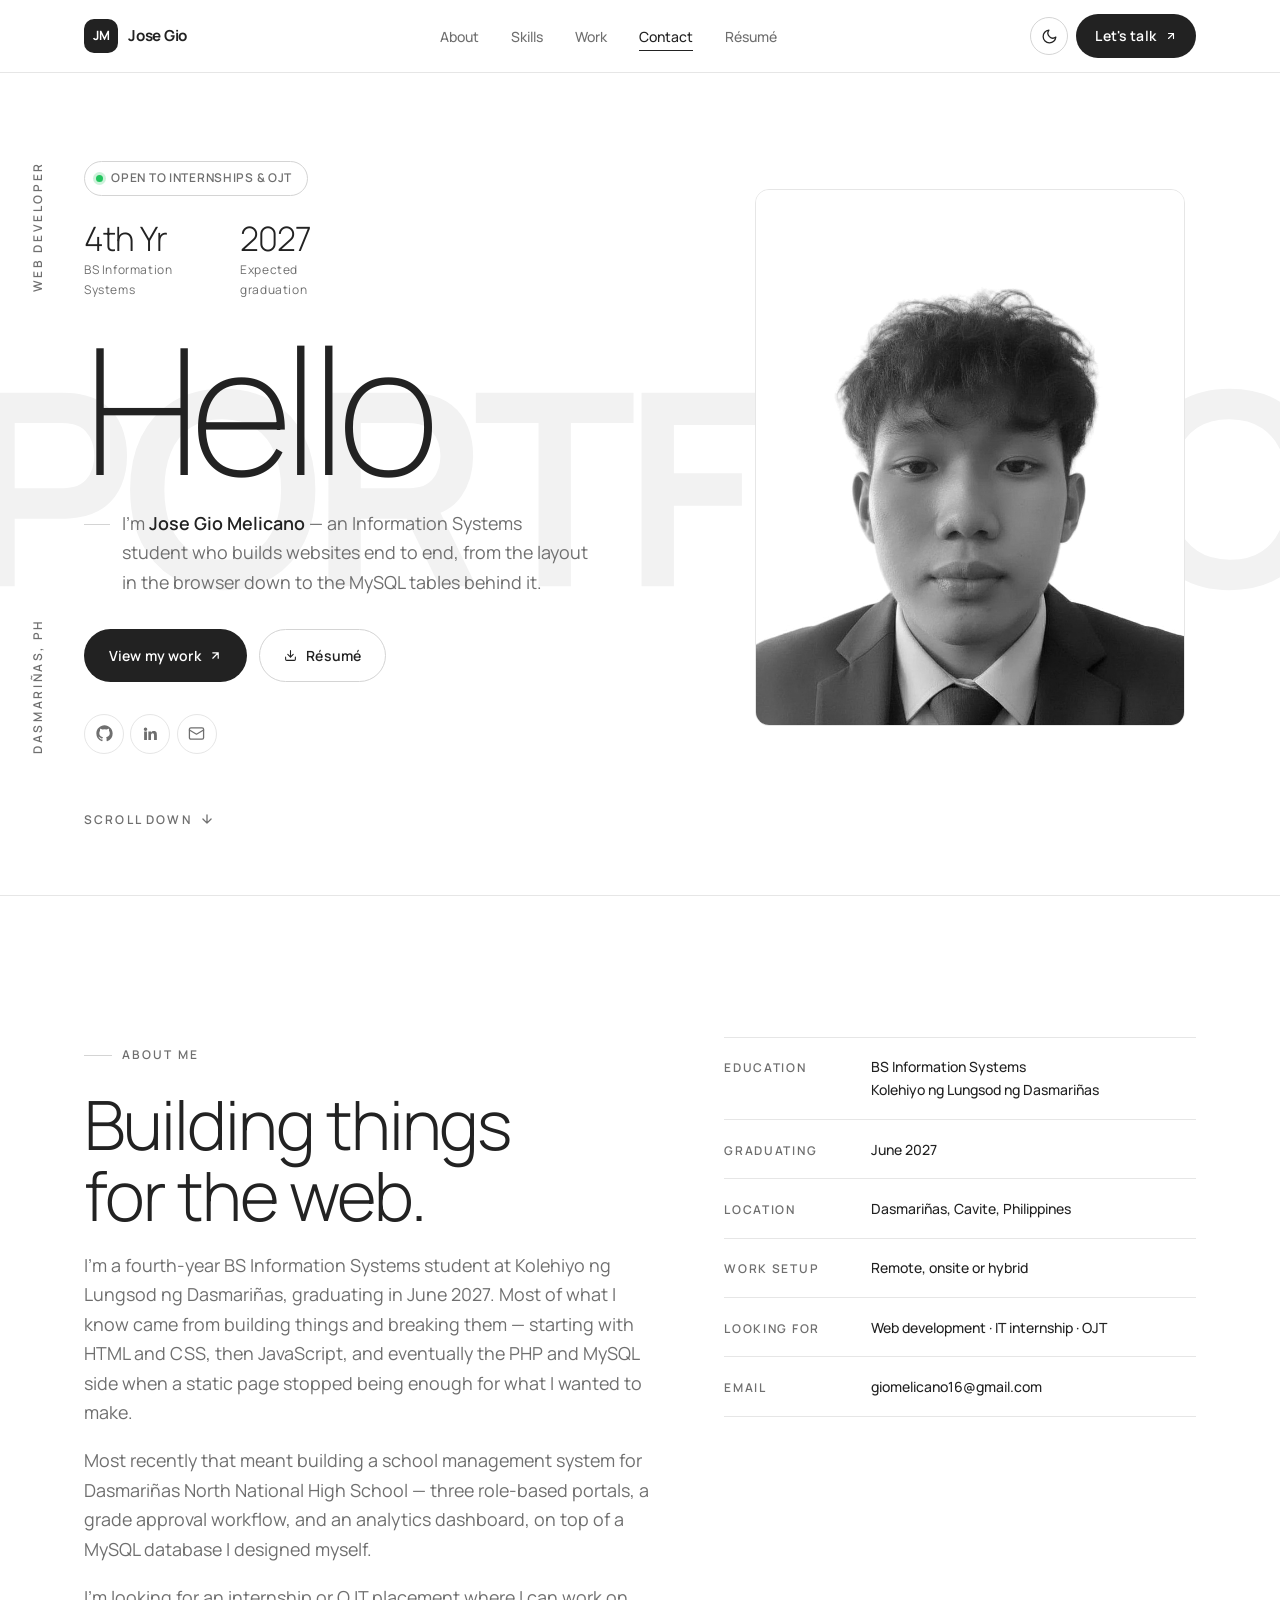
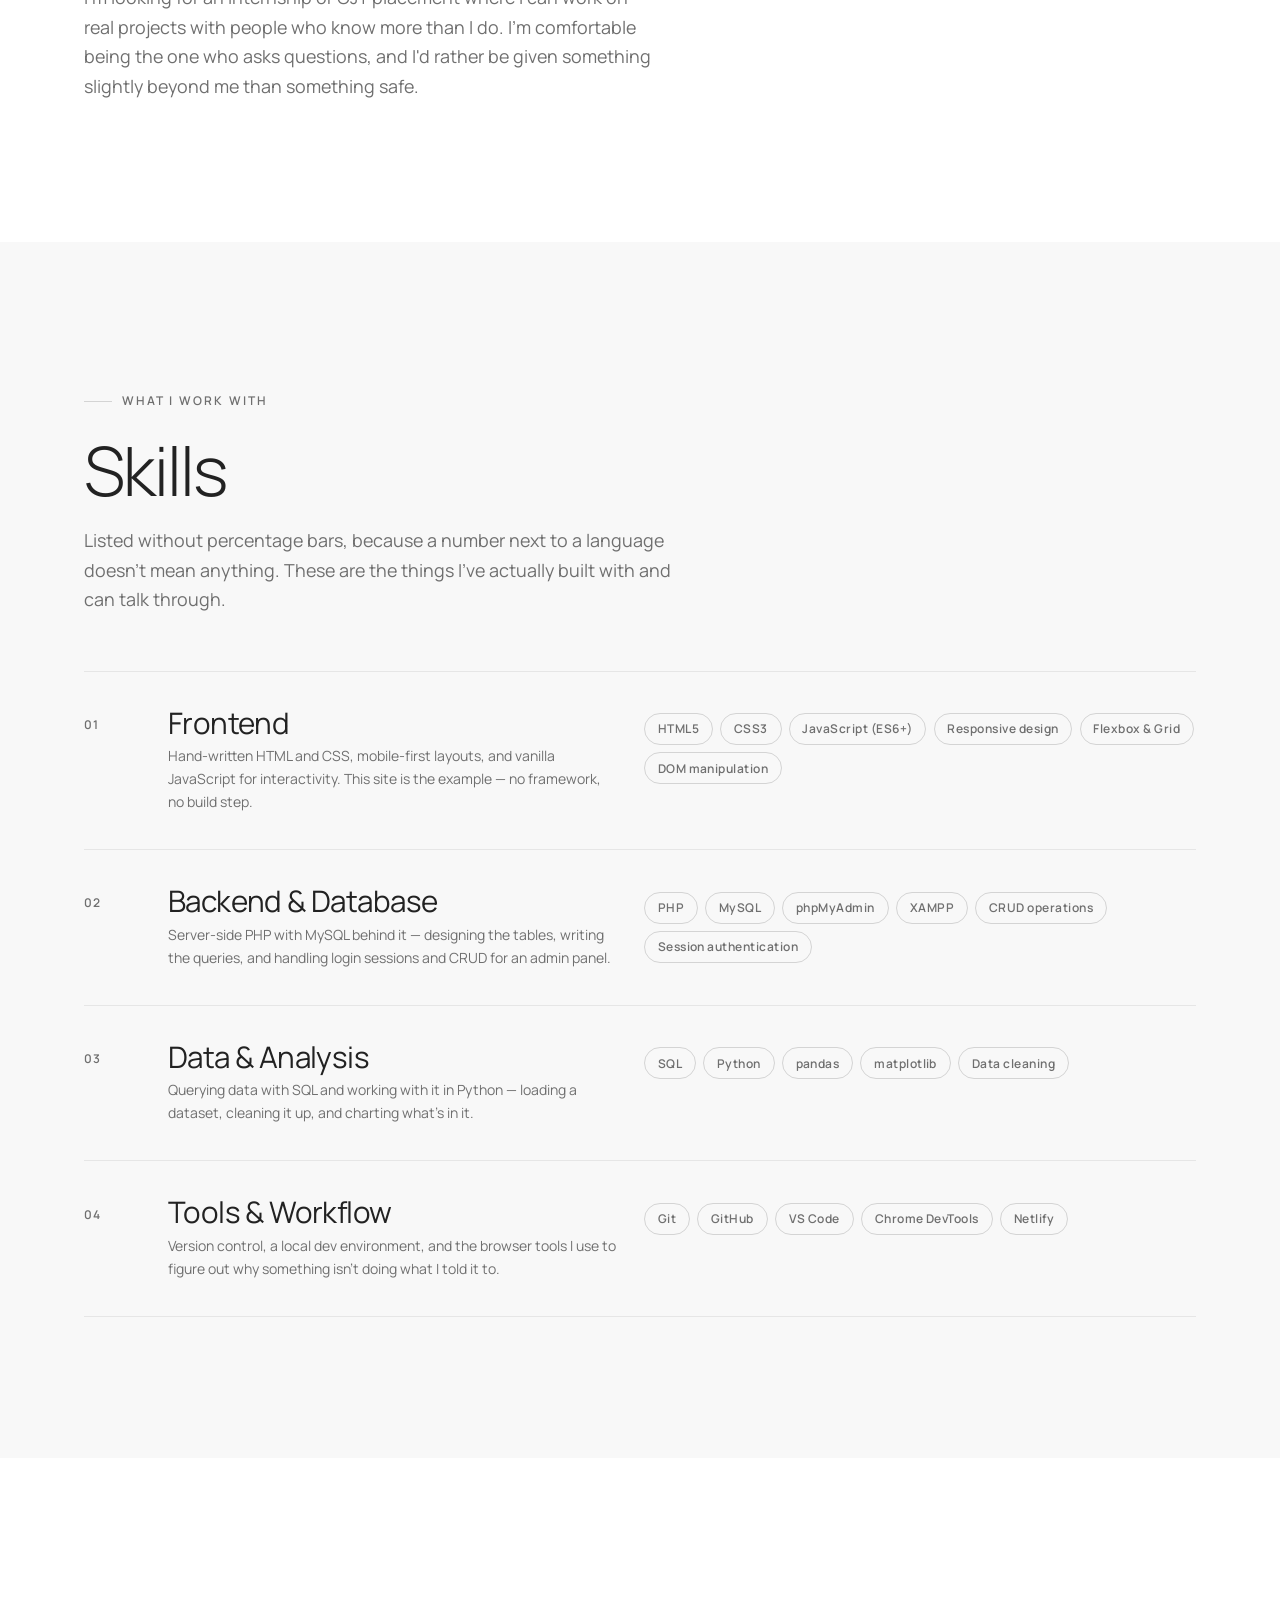
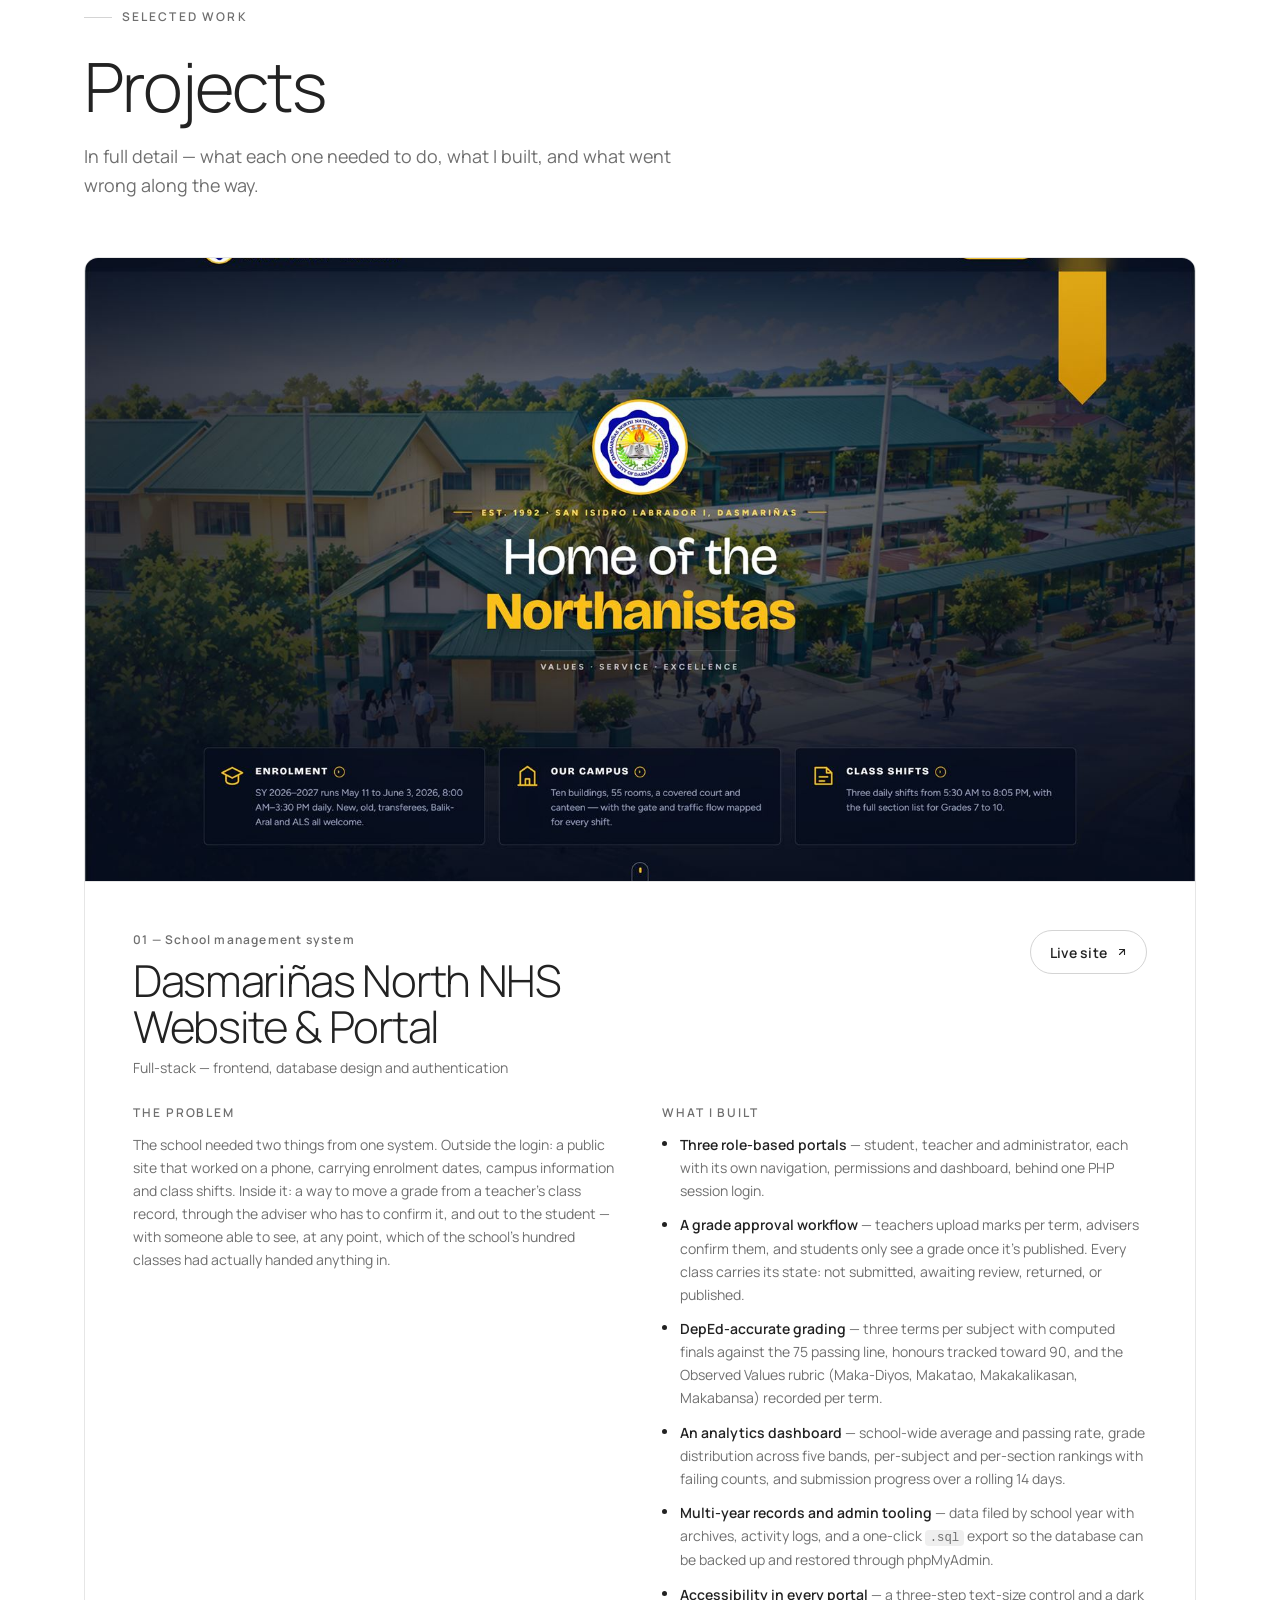
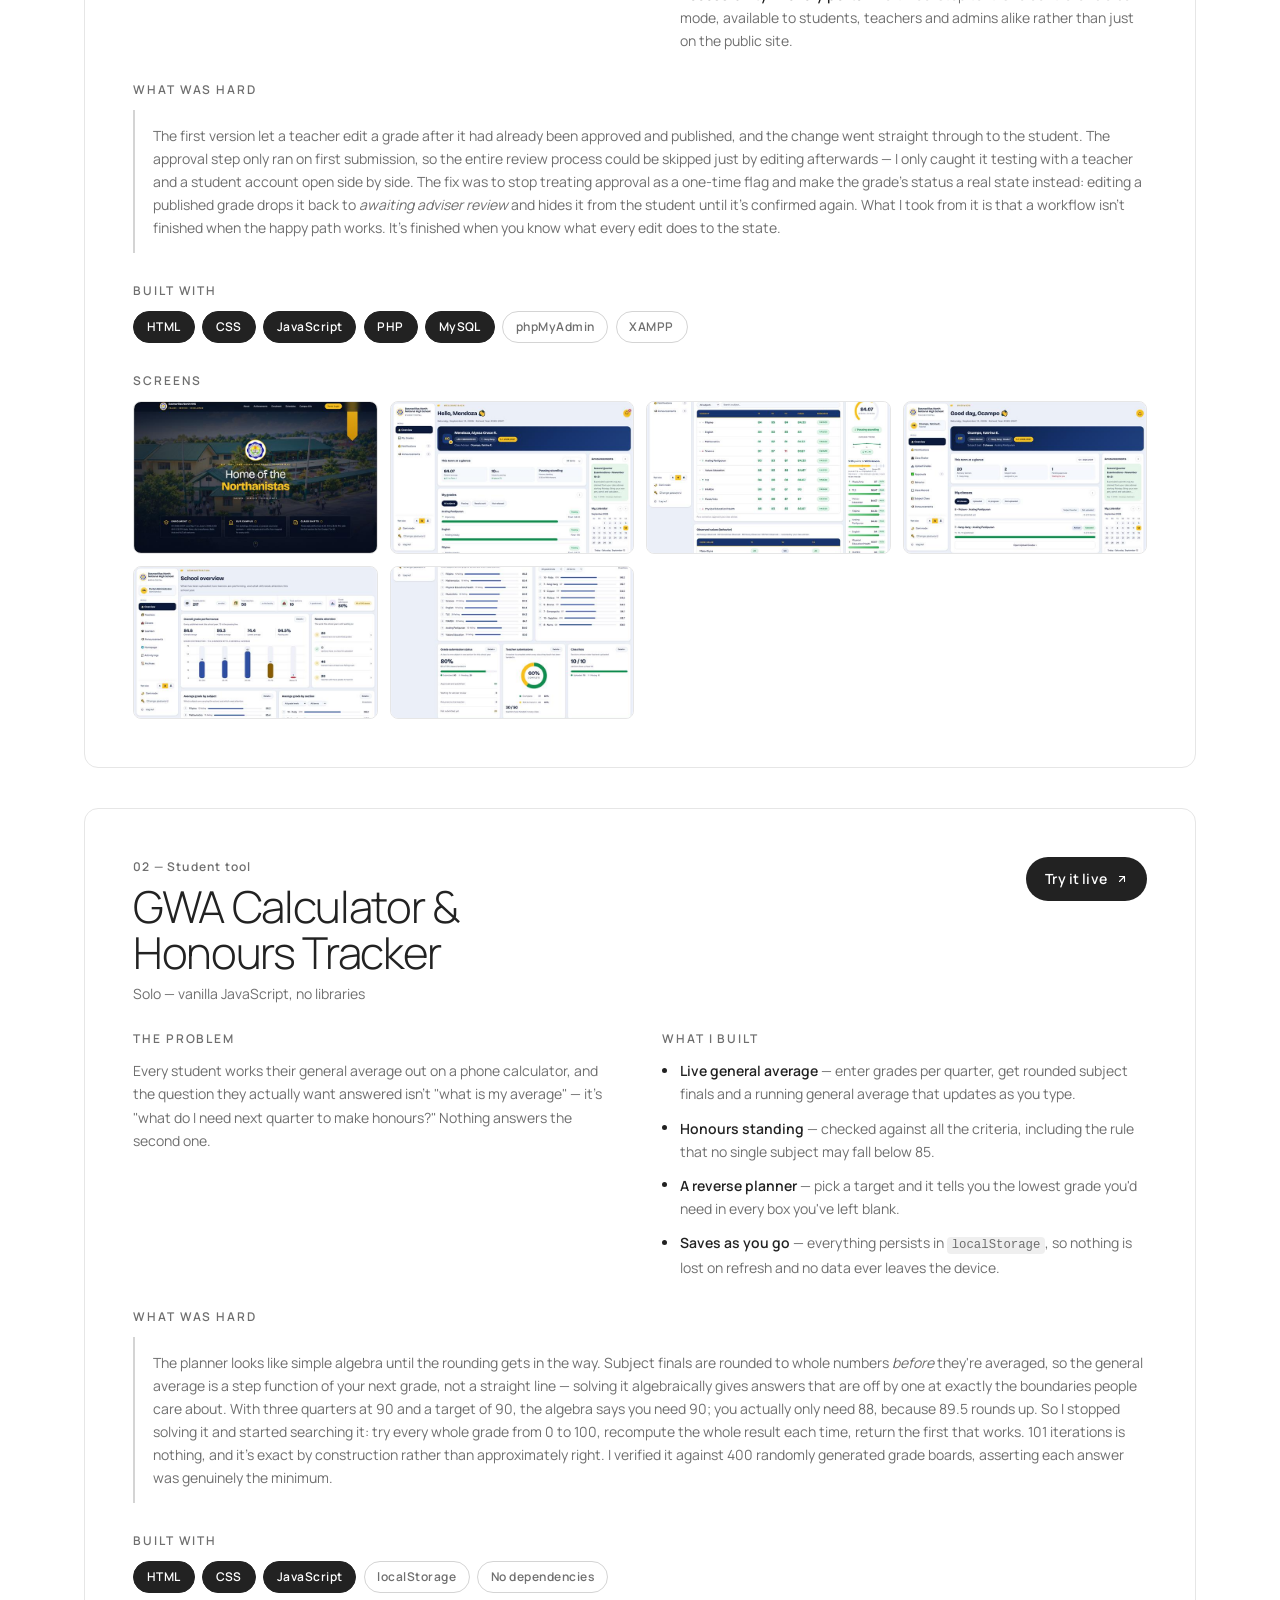
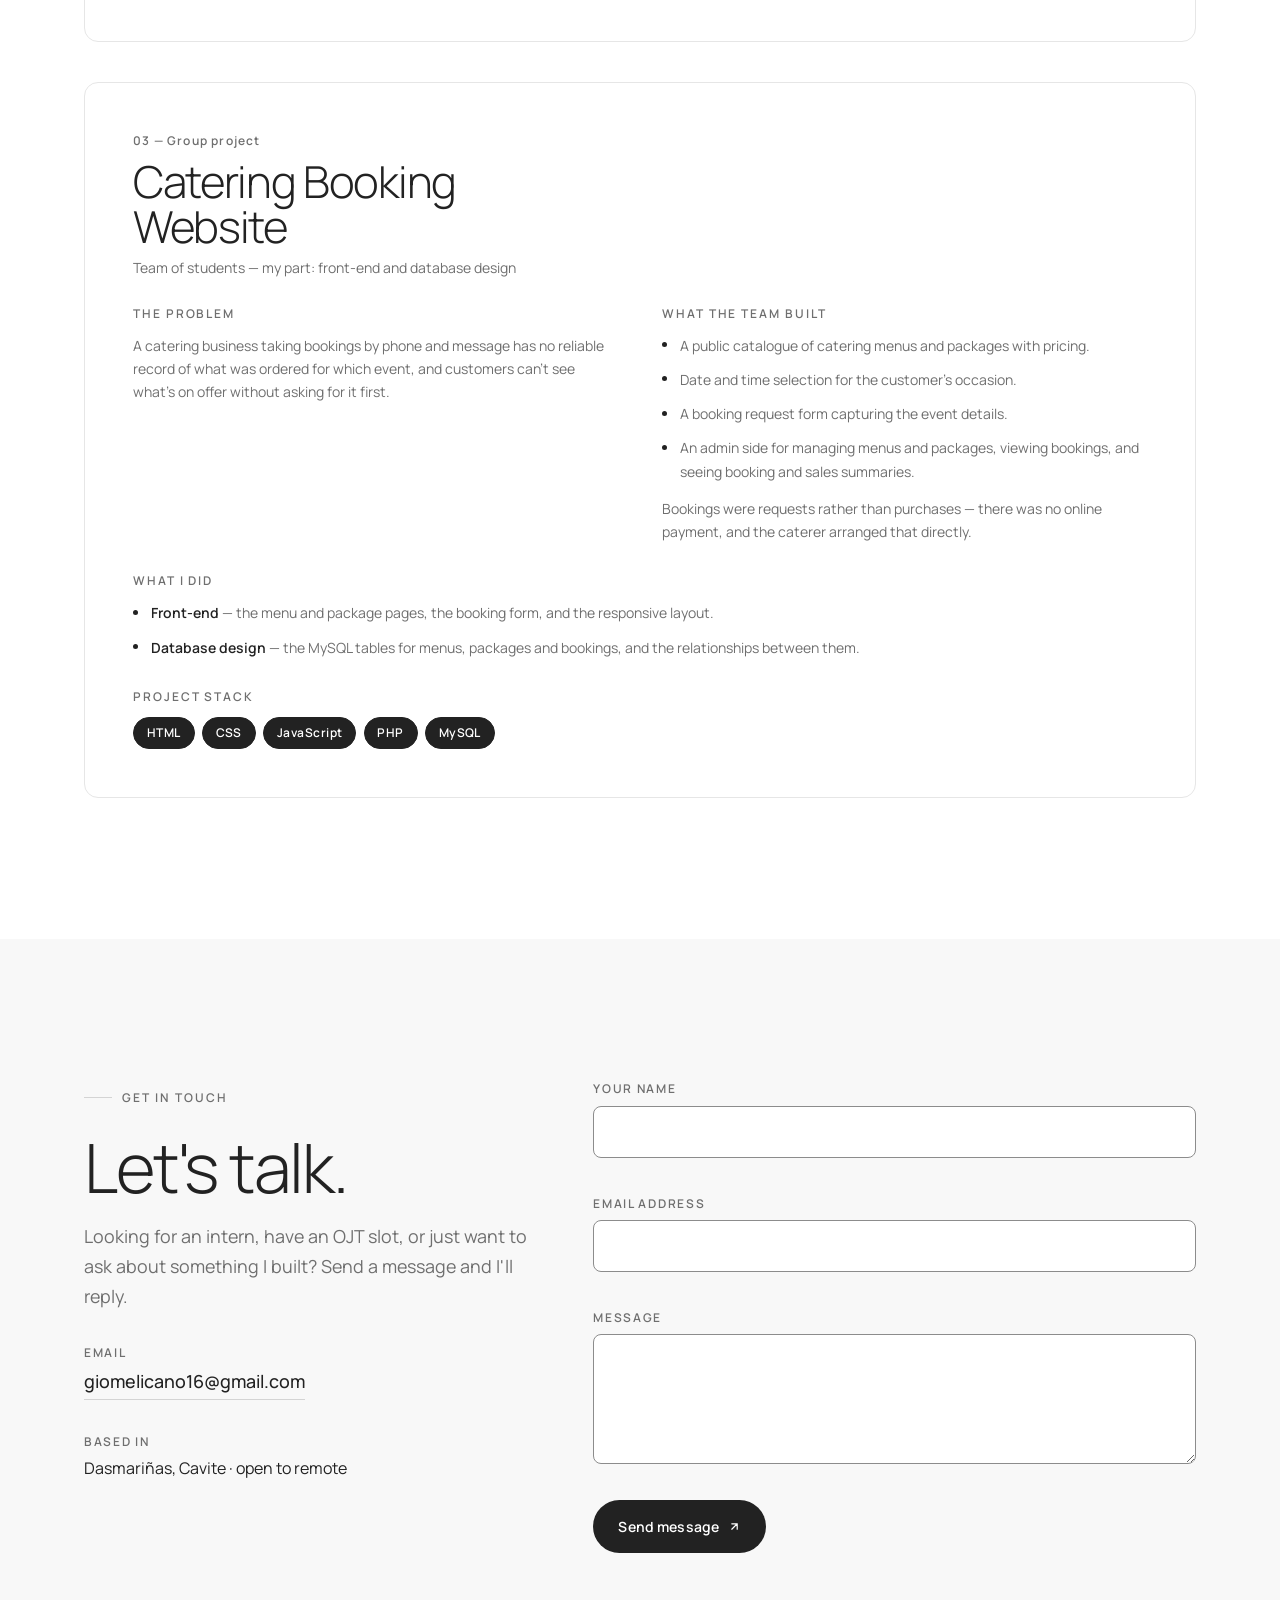
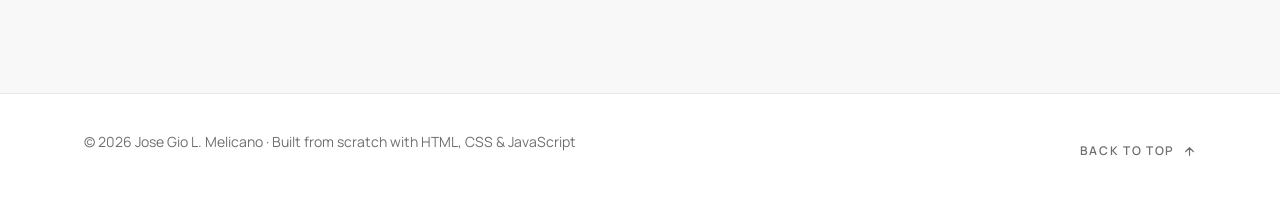
==== index.html @ c4514fb5 "Initial commit: portfolio site, resume and GWA calculator Vanilla HTML/CSS/JS with no framework, no " ====
<!DOCTYPE html>
<html lang="en">
<head>
<meta charset="UTF-8">
<meta name="viewport" content="width=device-width, initial-scale=1">

<title>Jose Gio L. Melicano — Web Developer & IS Student</title>
<meta name="description" content="Jose Gio L. Melicano — 4th-year BS Information Systems student at Kolehiyo ng Lungsod ng Dasmariñas. Full-stack school website and portal built with HTML, CSS, JavaScript, PHP and MySQL. Open to internships and entry-level roles.">
<meta name="author" content="Jose Gio L. Melicano">

<!-- ===== Link preview (Open Graph / Twitter) =============================
     TODO: replace the og:url and og:image URLs with your live Netlify URL
     once the site is deployed, e.g. https://josegio.netlify.app
     ====================================================================== -->
<meta property="og:type" content="website">
<meta property="og:title" content="Jose Gio L. Melicano — Web Developer & IS Student">
<meta property="og:description" content="4th-year BS Information Systems student. Full-stack school website and portal in HTML, CSS, JavaScript, PHP and MySQL. Open to internships.">
<meta property="og:url" content="https://giomelicano-portfolio.netlify.app/">
<meta property="og:image" content="https://giomelicano-portfolio.netlify.app/assets/img/og-image.png">
<meta name="twitter:card" content="summary_large_image">
<meta name="twitter:title" content="Jose Gio L. Melicano — Web Developer & IS Student">
<meta name="twitter:description" content="4th-year BS Information Systems student. Full-stack school website and portal in HTML, CSS, JavaScript, PHP and MySQL.">
<meta name="twitter:image" content="https://giomelicano-portfolio.netlify.app/assets/img/og-image.png">

<meta name="theme-color" content="#ffffff" media="(prefers-color-scheme: light)">
<meta name="theme-color" content="#111111" media="(prefers-color-scheme: dark)">

<!-- Favicon: a simple monogram, no extra file needed -->
<link rel="icon" href="data:image/svg+xml,<svg xmlns='http://www.w3.org/2000/svg' viewBox='0 0 100 100'><rect width='100' height='100' rx='22' fill='%23222'/><text x='50' y='68' font-family='Helvetica,Arial,sans-serif' font-size='46' font-weight='bold' fill='%23fff' text-anchor='middle'>JM</text></svg>">

<link rel="preconnect" href="https://fonts.googleapis.com">
<link rel="preconnect" href="https://fonts.gstatic.com" crossorigin>
<link rel="stylesheet" href="https://fonts.googleapis.com/css2?family=Manrope:wght@200..800&display=swap">
<link rel="stylesheet" href="css/style.css">

<!-- Apply the saved theme before first paint so there is no flash of the
     wrong colour scheme. Kept inline and tiny on purpose. -->
<script>
  (function () {
    /* Tells the stylesheet JavaScript is available. The scroll-reveal effect
       is scoped to .js so a no-JS visitor sees the full page, not a blank one. */
    document.documentElement.classList.add("js");
    try {
      var saved = localStorage.getItem("theme");
      var prefersDark = window.matchMedia("(prefers-color-scheme: dark)").matches;
      if (saved === "dark" || (!saved && prefersDark)) {
        document.documentElement.setAttribute("data-theme", "dark");
      }
    } catch (e) { /* private mode — fall back to the light default */ }
  })();
</script>
</head>

<body>

<a class="skip-link" href="#main">Skip to content</a>

<!-- ======================================================================
     Header
     ====================================================================== -->
<header class="site-header">
  <nav class="wrap nav" aria-label="Primary">
    <a class="brand" href="#top">
      <span class="brand__mark" aria-hidden="true">JM</span>
      <span>Jose&nbsp;Gio</span>
    </a>

    <ul class="nav__links" id="nav-links">
      <li><a class="nav__link" href="#about">About</a></li>
      <li><a class="nav__link" href="#skills">Skills</a></li>
      <li><a class="nav__link" href="#work">Work</a></li>
      <li><a class="nav__link" href="#contact">Contact</a></li>
      <li><a class="nav__link" href="resume.html">Résumé</a></li>
    </ul>

    <div class="nav__actions">
      <button class="theme-toggle" id="theme-toggle" type="button"
              aria-label="Switch colour theme">
        <svg class="icon-moon" viewBox="0 0 24 24" fill="none" stroke="currentColor" stroke-width="1.8" stroke-linecap="round" stroke-linejoin="round" aria-hidden="true"><path d="M21 12.79A9 9 0 1 1 11.21 3 7 7 0 0 0 21 12.79z"/></svg>
        <svg class="icon-sun" viewBox="0 0 24 24" fill="none" stroke="currentColor" stroke-width="1.8" stroke-linecap="round" stroke-linejoin="round" aria-hidden="true"><circle cx="12" cy="12" r="4"/><path d="M12 2v2M12 20v2M4.93 4.93l1.41 1.41M17.66 17.66l1.41 1.41M2 12h2M20 12h2M6.34 17.66l-1.41 1.41M19.07 4.93l-1.41 1.41"/></svg>
      </button>

      <a class="btn btn--primary btn--sm nav__cta" href="#contact">
        Let's talk
        <svg class="arrow" width="12" height="12" viewBox="0 0 24 24" fill="none" stroke="currentColor" stroke-width="2.2" stroke-linecap="round" stroke-linejoin="round" aria-hidden="true"><path d="M7 17L17 7M7 7h10v10"/></svg>
      </a>

      <button class="nav__toggle" id="nav-toggle" type="button"
              aria-expanded="false" aria-controls="nav-links" aria-label="Open menu">
        <span></span><span></span><span></span>
      </button>
    </div>
  </nav>
</header>

<main id="main">

<!-- ======================================================================
     Hero
     ====================================================================== -->
<section class="hero" id="top">
  <div class="hero__watermark" aria-hidden="true">PORTFOLIO</div>

  <div class="wrap">
    <div class="hero__inner">

      <div class="hero__side" aria-hidden="true">
        <span>Web Developer</span>
        <span>Dasmariñas, PH</span>
      </div>

      <div class="hero__content">
        <p class="badge">
          <span class="badge__dot" aria-hidden="true"></span>
          Open to internships &amp; OJT
        </p>

        <!-- Honest figures. No invented metrics. -->
        <div class="hero__stats">
          <div>
            <span class="hero__stat-num">4th Yr</span>
            <span class="hero__stat-label">BS Information Systems</span>
          </div>
          <div>
            <span class="hero__stat-num">2027</span>
            <span class="hero__stat-label">Expected graduation</span>
          </div>
        </div>

        <h1 class="hero__title">Hello</h1>

        <p class="hero__subtitle">
          <span>I'm <strong>Jose Gio Melicano</strong> — an Information Systems student who builds
          websites end to end, from the layout in the browser down to the MySQL tables behind it.</span>
        </p>

        <div class="hero__actions">
          <a class="btn btn--primary" href="#work">
            View my work
            <svg class="arrow" width="13" height="13" viewBox="0 0 24 24" fill="none" stroke="currentColor" stroke-width="2.2" stroke-linecap="round" stroke-linejoin="round" aria-hidden="true"><path d="M7 17L17 7M7 7h10v10"/></svg>
          </a>
          <a class="btn btn--ghost" href="resume.html">
            <svg width="13" height="13" viewBox="0 0 24 24" fill="none" stroke="currentColor" stroke-width="2" stroke-linecap="round" stroke-linejoin="round" aria-hidden="true"><path d="M21 15v4a2 2 0 0 1-2 2H5a2 2 0 0 1-2-2v-4M7 10l5 5 5-5M12 15V3"/></svg>
            Résumé
          </a>
        </div>

        <ul class="hero__socials">
          <li>
            <a class="social-link" href="https://github.com/giomelicano" target="_blank" rel="noopener noreferrer" aria-label="GitHub profile">
              <svg viewBox="0 0 24 24" fill="currentColor" aria-hidden="true"><path d="M12 .5C5.73.5.5 5.73.5 12a11.5 11.5 0 0 0 7.86 10.92c.58.1.79-.25.79-.56v-2c-3.2.7-3.88-1.54-3.88-1.54-.53-1.34-1.29-1.7-1.29-1.7-1.05-.72.08-.7.08-.7 1.16.08 1.77 1.2 1.77 1.2 1.03 1.77 2.71 1.26 3.37.96.1-.75.4-1.26.73-1.55-2.56-.29-5.25-1.28-5.25-5.7 0-1.26.45-2.29 1.19-3.1-.12-.29-.52-1.46.11-3.05 0 0 .97-.31 3.18 1.18a11 11 0 0 1 5.79 0c2.2-1.5 3.17-1.18 3.17-1.18.63 1.59.23 2.76.12 3.05.74.81 1.18 1.84 1.18 3.1 0 4.43-2.69 5.4-5.26 5.69.41.36.78 1.06.78 2.14v3.17c0 .31.21.67.8.56A11.5 11.5 0 0 0 23.5 12C23.5 5.73 18.27.5 12 .5z"/></svg>
            </a>
          </li>
          <li>
            <a class="social-link" href="https://www.linkedin.com/in/gio-melicano-8855543a7/" target="_blank" rel="noopener noreferrer" aria-label="LinkedIn profile">
              <svg viewBox="0 0 24 24" fill="currentColor" aria-hidden="true"><path d="M4.98 3.5a2.5 2.5 0 1 1 0 5 2.5 2.5 0 0 1 0-5zM3 9h4v12H3zM9 9h3.8v1.64h.05a4.17 4.17 0 0 1 3.75-2.06C20.4 8.58 21 10.9 21 14.2V21h-4v-6c0-1.43-.03-3.27-2-3.27-2 0-2.3 1.56-2.3 3.17V21H9z"/></svg>
            </a>
          </li>
          <li>
            <a class="social-link" href="mailto:giomelicano16@gmail.com" aria-label="Email Jose Gio">
              <svg viewBox="0 0 24 24" fill="none" stroke="currentColor" stroke-width="1.8" stroke-linecap="round" stroke-linejoin="round" aria-hidden="true"><rect x="2" y="4" width="20" height="16" rx="2"/><path d="m22 7-10 6L2 7"/></svg>
            </a>
          </li>
        </ul>
      </div>

      <div class="hero__portrait">
        <!-- width/height are the file's real pixel size: they reserve the space
             before the image loads, so the layout doesn't jump. -->
        <img src="assets/img/profile.jpg" width="768" height="1344"
             fetchpriority="high"
             alt="Jose Gio L. Melicano">
      </div>

    </div>

    <p class="hero__scroll">
      Scroll down
      <svg viewBox="0 0 24 24" fill="none" stroke="currentColor" stroke-width="2.2" stroke-linecap="round" stroke-linejoin="round" aria-hidden="true"><path d="M12 5v14M19 12l-7 7-7-7"/></svg>
    </p>
  </div>
</section>

<hr class="rule">

<!-- ======================================================================
     About
     ====================================================================== -->
<section class="section" id="about">
  <div class="wrap">
    <div class="about__grid">
      <div class="reveal">
        <p class="eyebrow">About me</p>
        <h2 class="section-title">Building things<br>for the web.</h2>
        <p class="section-intro">
          I'm a fourth-year BS Information Systems student at Kolehiyo ng Lungsod ng Dasmariñas,
          graduating in June 2027. Most of what I know came from building things and breaking them —
          starting with HTML and CSS, then JavaScript, and eventually the PHP and MySQL side when a
          static page stopped being enough for what I wanted to make.
        </p>
        <p class="section-intro" style="margin-top:1.15rem">
          Most recently that meant building a school management system for Dasmariñas North
          National High School — three role-based portals, a grade approval workflow, and an
          analytics dashboard, on top of a MySQL database I designed myself.
        </p>
        <p class="section-intro" style="margin-top:1.15rem">
          I'm looking for an internship or OJT placement where I can work on real projects with
          people who know more than I do. I'm comfortable being the one who asks questions, and
          I'd rather be given something slightly beyond me than something safe.
        </p>
      </div>

      <div class="reveal">
        <div class="facts">
          <div class="fact">
            <span class="fact__key">Education</span>
            <span class="fact__val">BS Information Systems<br>Kolehiyo ng Lungsod ng Dasmariñas</span>
          </div>
          <div class="fact">
            <span class="fact__key">Graduating</span>
            <span class="fact__val">June 2027</span>
          </div>
          <div class="fact">
            <span class="fact__key">Location</span>
            <span class="fact__val">Dasmariñas, Cavite, Philippines</span>
          </div>
          <div class="fact">
            <span class="fact__key">Work setup</span>
            <span class="fact__val">Remote, onsite or hybrid</span>
          </div>
          <div class="fact">
            <span class="fact__key">Looking for</span>
            <span class="fact__val">Web development · IT internship · OJT</span>
          </div>
          <div class="fact">
            <span class="fact__key">Email</span>
            <span class="fact__val"><a href="mailto:giomelicano16@gmail.com">giomelicano16@gmail.com</a></span>
          </div>
        </div>
      </div>
    </div>
  </div>
</section>

<!-- ======================================================================
     Skills
     ====================================================================== -->
<section class="section section--alt" id="skills">
  <div class="wrap">
    <div class="reveal">
      <p class="eyebrow">What I work with</p>
      <h2 class="section-title">Skills</h2>
      <p class="section-intro" style="margin-bottom:clamp(2rem,5vw,3.5rem)">
        Listed without percentage bars, because a number next to a language doesn't mean anything.
        These are the things I've actually built with and can talk through.
      </p>
    </div>

    <div class="skills__list">

      <article class="skill-row reveal">
        <span class="skill-row__num">01</span>
        <div class="skill-row__body">
          <h3 class="skill-row__title">Frontend</h3>
          <p class="skill-row__desc">
            Hand-written HTML and CSS, mobile-first layouts, and vanilla JavaScript for
            interactivity. This site is the example — no framework, no build step.
          </p>
        </div>
        <ul class="tags">
          <li class="tag">HTML5</li>
          <li class="tag">CSS3</li>
          <li class="tag">JavaScript (ES6+)</li>
          <li class="tag">Responsive design</li>
          <li class="tag">Flexbox &amp; Grid</li>
          <li class="tag">DOM manipulation</li>
        </ul>
      </article>

      <article class="skill-row reveal">
        <span class="skill-row__num">02</span>
        <div class="skill-row__body">
          <h3 class="skill-row__title">Backend &amp; Database</h3>
          <p class="skill-row__desc">
            Server-side PHP with MySQL behind it — designing the tables, writing the queries,
            and handling login sessions and CRUD for an admin panel.
          </p>
        </div>
        <ul class="tags">
          <li class="tag">PHP</li>
          <li class="tag">MySQL</li>
          <li class="tag">phpMyAdmin</li>
          <li class="tag">XAMPP</li>
          <li class="tag">CRUD operations</li>
          <li class="tag">Session authentication</li>
        </ul>
      </article>

      <article class="skill-row reveal">
        <span class="skill-row__num">03</span>
        <div class="skill-row__body">
          <h3 class="skill-row__title">Data &amp; Analysis</h3>
          <p class="skill-row__desc">
            Querying data with SQL and working with it in Python — loading a dataset,
            cleaning it up, and charting what's in it.
          </p>
        </div>
        <ul class="tags">
          <li class="tag">SQL</li>
          <li class="tag">Python</li>
          <li class="tag">pandas</li>
          <li class="tag">matplotlib</li>
          <li class="tag">Data cleaning</li>
        </ul>
      </article>

      <article class="skill-row reveal">
        <span class="skill-row__num">04</span>
        <div class="skill-row__body">
          <h3 class="skill-row__title">Tools &amp; Workflow</h3>
          <p class="skill-row__desc">
            Version control, a local dev environment, and the browser tools I use to figure
            out why something isn't doing what I told it to.
          </p>
        </div>
        <ul class="tags">
          <li class="tag">Git</li>
          <li class="tag">GitHub</li>
          <li class="tag">VS Code</li>
          <li class="tag">Chrome DevTools</li>
          <li class="tag">Netlify</li>
        </ul>
      </article>

    </div>
  </div>
</section>

<!-- ======================================================================
     Work — one project, told properly
     ====================================================================== -->
<section class="section" id="work">
  <div class="wrap">
    <div class="reveal">
      <p class="eyebrow">Selected work</p>
      <h2 class="section-title">Projects</h2>
      <p class="section-intro" style="margin-bottom:clamp(2rem,5vw,3.5rem)">
        In full detail — what each one needed to do, what I built, and what went wrong
        along the way.
      </p>
    </div>

    <article class="case reveal">

      <div class="case__cover">
        <img src="assets/img/01-homepage-hero-lg.jpg" width="1600" height="1000"
             loading="lazy" decoding="async"
             alt="Dasmariñas North National High School home page, showing the school crest over a photo of the campus with enrolment, campus and class-shift information cards">
      </div>

      <div class="case__body">

        <div class="case__head">
          <div>
            <p class="case__num">01 — School management system</p>
            <h3 class="case__title">Dasmariñas North NHS<br>Website &amp; Portal</h3>
            <p class="case__role">Full-stack — frontend, database design and authentication</p>
          </div>
          <div class="case__links">
            <a class="btn btn--ghost btn--sm" href="https://dnnhs-portal.free.nf/" target="_blank" rel="noopener noreferrer">
              Live site
              <svg class="arrow" width="12" height="12" viewBox="0 0 24 24" fill="none" stroke="currentColor" stroke-width="2.2" stroke-linecap="round" stroke-linejoin="round" aria-hidden="true"><path d="M7 17L17 7M7 7h10v10"/></svg>
            </a>
            <!--
              Source-code button removed: github.com/giomelicano/dnnhs-website does not exist yet,
              and a 404 in front of a recruiter is worse than no link at all. Once the DNNHS code
              is pushed, restore this block and point href at the real repo.

            <a class="btn btn--ghost btn--sm" href="https://github.com/giomelicano/dnnhs-website" target="_blank" rel="noopener noreferrer">
              Source code
              <svg class="arrow" width="12" height="12" viewBox="0 0 24 24" fill="none" stroke="currentColor" stroke-width="2.2" stroke-linecap="round" stroke-linejoin="round" aria-hidden="true"><path d="M7 17L17 7M7 7h10v10"/></svg>
            </a>
            -->
          </div>
        </div>

        <div class="case__cols">
          <div class="case__block">
            <h4>The problem</h4>
            <p>
              The school needed two things from one system. Outside the login: a public site that
              worked on a phone, carrying enrolment dates, campus information and class shifts.
              Inside it: a way to move a grade from a teacher's class record, through the adviser
              who has to confirm it, and out to the student — with someone able to see, at any
              point, which of the school's hundred classes had actually handed anything in.
            </p>
          </div>

          <div class="case__block">
            <h4>What I built</h4>
            <ul class="built-list">
              <li><strong>Three role-based portals</strong> — student, teacher and administrator, each with its own navigation, permissions and dashboard, behind one PHP session login.</li>
              <li><strong>A grade approval workflow</strong> — teachers upload marks per term, advisers confirm them, and students only see a grade once it's published. Every class carries its state: not submitted, awaiting review, returned, or published.</li>
              <li><strong>DepEd-accurate grading</strong> — three terms per subject with computed finals against the 75 passing line, honours tracked toward 90, and the Observed Values rubric (Maka-Diyos, Makatao, Makakalikasan, Makabansa) recorded per term.</li>
              <li><strong>An analytics dashboard</strong> — school-wide average and passing rate, grade distribution across five bands, per-subject and per-section rankings with failing counts, and submission progress over a rolling 14 days.</li>
              <li><strong>Multi-year records and admin tooling</strong> — data filed by school year with archives, activity logs, and a one-click <code>.sql</code> export so the database can be backed up and restored through phpMyAdmin.</li>
              <li><strong>Accessibility in every portal</strong> — a three-step text-size control and a dark mode, available to students, teachers and admins alike rather than just on the public site.</li>
            </ul>
          </div>
        </div>

        <div class="case__block" style="margin-bottom:2rem">
          <h4>What was hard</h4>
          <!-- ==================================================================
               VERIFY THIS BEFORE YOU PUBLISH.

               This paragraph is a draft written from what the system does, not a
               record of what actually happened to you. An interviewer will ask you
               to go deeper on it — "how did you find it?", "what did you try first?"
               — so it has to be a bug you genuinely hit and can talk through
               unscripted. If this isn't the one, swap in one of the alternates
               below, or replace all of it with your own.

               A good way to find the real one: look back through your commit
               messages for the fix that took longest, or think about which bug
               kept you up.

               ---- ALTERNATE A · broken access control -----------------------
               I had the portals separated by role in the navigation, so a student
               never saw a link to the teacher pages, and I assumed that was
               enough. It wasn't — pasting a teacher URL straight into the address
               bar loaded the page, because the session check lived in the layout
               include and a couple of pages had been written without it. I moved
               the role check to the top of every protected page so it runs before
               anything renders, instead of relying on the menu to hide things.
               Hiding a link isn't access control.

               ---- ALTERNATE B · averages with unreleased grades --------------
               General averages came out wrong for any student whose teachers
               hadn't all submitted yet. I was summing the grades that existed and
               dividing by the total number of subjects, so an unreleased subject
               silently counted as a zero and pulled the average down by ten points
               or more. The fix was to divide only by the subjects that actually
               have a released grade, and to label the figure as a running average
               until every subject is in, so an in-progress number can't be
               mistaken for a final one.
               ================================================================== -->
          <p class="note">
            The first version let a teacher edit a grade after it had already been approved and
            published, and the change went straight through to the student. The approval step only
            ran on first submission, so the entire review process could be skipped just by editing
            afterwards — I only caught it testing with a teacher and a student account open side
            by side. The fix was to stop treating approval as a one-time flag and make the grade's
            status a real state instead: editing a published grade drops it back to
            <em>awaiting adviser review</em> and hides it from the student until it's confirmed
            again. What I took from it is that a workflow isn't finished when the happy path works.
            It's finished when you know what every edit does to the state.
          </p>
        </div>

        <div class="case__block" style="margin-bottom:2rem">
          <h4>Built with</h4>
          <ul class="tags">
            <li class="tag tag--solid">HTML</li>
            <li class="tag tag--solid">CSS</li>
            <li class="tag tag--solid">JavaScript</li>
            <li class="tag tag--solid">PHP</li>
            <li class="tag tag--solid">MySQL</li>
            <li class="tag">phpMyAdmin</li>
            <li class="tag">XAMPP</li>
          </ul>
        </div>

        <div class="case__block">
          <h4>Screens</h4>
          <!-- Each button becomes a lightbox slide. To use a real screenshot,
               replace the inner .shot-placeholder div with an <img> and set
               data-full to the full-size file. -->
          <div class="gallery" id="gallery">
            <button class="gallery__item" type="button"
                    data-full="assets/img/01-homepage-hero-lg.jpg"
                    data-caption="Public home page — enrolment, campus and class-shift information">
              <img src="assets/img/01-homepage-hero-sm.jpg" width="620" height="388"
                   loading="lazy" decoding="async" alt="Public home page">
            </button>
            <button class="gallery__item" type="button"
                    data-full="assets/img/04-student-dashboard-lg.jpg"
                    data-caption="Student portal — term summary, grade trends and announcements">
              <img src="assets/img/04-student-dashboard-sm.jpg" width="620" height="388"
                   loading="lazy" decoding="async" alt="Student portal dashboard">
            </button>
            <button class="gallery__item" type="button"
                    data-full="assets/img/05-student-report-of-grades-lg.jpg"
                    data-caption="Report of grades — per-term marks, honours tracking and the Observed Values rubric">
              <img src="assets/img/05-student-report-of-grades-sm.jpg" width="620" height="611"
                   loading="lazy" decoding="async" alt="Student report of grades">
            </button>
            <button class="gallery__item" type="button"
                    data-full="assets/img/07-teacher-dashboard-lg.jpg"
                    data-caption="Teacher portal — class load, upload status and pending approvals">
              <img src="assets/img/07-teacher-dashboard-sm.jpg" width="620" height="388"
                   loading="lazy" decoding="async" alt="Teacher portal dashboard">
            </button>
            <button class="gallery__item" type="button"
                    data-full="assets/img/12-admin-dashboard-lg.jpg"
                    data-caption="Admin overview — school-wide averages, passing rate and grade distribution">
              <img src="assets/img/12-admin-dashboard-sm.jpg" width="620" height="388"
                   loading="lazy" decoding="async" alt="Administrator dashboard showing school-wide grade statistics">
            </button>
            <button class="gallery__item" type="button"
                    data-full="assets/img/13-admin-dashboard-full-page-lg.jpg"
                    data-caption="Admin overview in full — submission tracking, 14-day activity, school-year and database backup tools">
              <img src="assets/img/13-admin-dashboard-full-page-sm.jpg" width="620" height="1076"
                   loading="lazy" decoding="async" alt="Full administrator dashboard page">
            </button>
          </div>
        </div>

      </div>
    </article>

    <!-- ---------------- Project 02 ---------------- -->
    <article class="case reveal" style="margin-top:clamp(1.5rem,4vw,2.5rem)">
      <div class="case__body">

        <div class="case__head">
          <div>
            <p class="case__num">02 — Student tool</p>
            <h3 class="case__title">GWA Calculator &amp;<br>Honours Tracker</h3>
            <p class="case__role">Solo — vanilla JavaScript, no libraries</p>
          </div>
          <div class="case__links">
            <a class="btn btn--primary btn--sm" href="gwa/">
              Try it live
              <svg class="arrow" width="12" height="12" viewBox="0 0 24 24" fill="none" stroke="currentColor" stroke-width="2.2" stroke-linecap="round" stroke-linejoin="round" aria-hidden="true"><path d="M7 17L17 7M7 7h10v10"/></svg>
            </a>
            <!--
              Source-code button removed: this repo is not pushed yet, so the link 404s.
              Restore once the portfolio is on GitHub.

            <a class="btn btn--ghost btn--sm" href="https://github.com/giomelicano/portfolio/tree/main/gwa" target="_blank" rel="noopener noreferrer">
              Source code
              <svg class="arrow" width="12" height="12" viewBox="0 0 24 24" fill="none" stroke="currentColor" stroke-width="2.2" stroke-linecap="round" stroke-linejoin="round" aria-hidden="true"><path d="M7 17L17 7M7 7h10v10"/></svg>
            </a>
            -->

          </div>
        </div>

        <div class="case__cols">
          <div class="case__block">
            <h4>The problem</h4>
            <p>
              Every student works their general average out on a phone calculator, and the
              question they actually want answered isn't "what is my average" — it's
              "what do I need next quarter to make honours?" Nothing answers the second one.
            </p>
          </div>

          <div class="case__block">
            <h4>What I built</h4>
            <ul class="built-list">
              <li><strong>Live general average</strong> — enter grades per quarter, get rounded subject finals and a running general average that updates as you type.</li>
              <li><strong>Honours standing</strong> — checked against all the criteria, including the rule that no single subject may fall below 85.</li>
              <li><strong>A reverse planner</strong> — pick a target and it tells you the lowest grade you'd need in every box you've left blank.</li>
              <li><strong>Saves as you go</strong> — everything persists in <code>localStorage</code>, so nothing is lost on refresh and no data ever leaves the device.</li>
            </ul>
          </div>
        </div>

        <div class="case__block" style="margin-bottom:2rem">
          <h4>What was hard</h4>
          <p class="note">
            The planner looks like simple algebra until the rounding gets in the way. Subject
            finals are rounded to whole numbers <em>before</em> they're averaged, so the general
            average is a step function of your next grade, not a straight line — solving it
            algebraically gives answers that are off by one at exactly the boundaries people
            care about. With three quarters at 90 and a target of 90, the algebra says you need
            90; you actually only need 88, because 89.5 rounds up. So I stopped solving it and
            started searching it: try every whole grade from 0 to 100, recompute the whole result
            each time, return the first that works. 101 iterations is nothing, and it's exact by
            construction rather than approximately right. I verified it against 400 randomly
            generated grade boards, asserting each answer was genuinely the minimum.
          </p>
        </div>

        <div class="case__block">
          <h4>Built with</h4>
          <ul class="tags">
            <li class="tag tag--solid">HTML</li>
            <li class="tag tag--solid">CSS</li>
            <li class="tag tag--solid">JavaScript</li>
            <li class="tag">localStorage</li>
            <li class="tag">No dependencies</li>
          </ul>
        </div>

      </div>
    </article>

    <!-- ---------------- Project 03 ----------------
         Deliberately a shorter card: this was group work and the files are no
         longer available, so there are no screenshots, no repo and no demo.
         Given that, a compact honest entry beats forcing it into the full
         case-study layout with an empty image slot. -->
    <article class="case reveal" style="margin-top:clamp(1.5rem,4vw,2.5rem)">
      <div class="case__body">

        <div class="case__head">
          <div>
            <p class="case__num">03 — Group project</p>
            <h3 class="case__title">Catering Booking<br>Website</h3>
            <p class="case__role">Team of students — my part: front-end and database design</p>
          </div>
        </div>

        <div class="case__cols">
          <div class="case__block">
            <h4>The problem</h4>
            <p>
              A catering business taking bookings by phone and message has no reliable record of
              what was ordered for which event, and customers can't see what's on offer without
              asking for it first.
            </p>
          </div>

          <div class="case__block">
            <h4>What the team built</h4>
            <ul class="built-list">
              <li>A public catalogue of catering menus and packages with pricing.</li>
              <li>Date and time selection for the customer's occasion.</li>
              <li>A booking request form capturing the event details.</li>
              <li>An admin side for managing menus and packages, viewing bookings, and seeing booking and sales summaries.</li>
            </ul>
            <p style="margin-top:0.9rem">
              Bookings were requests rather than purchases — there was no online payment, and the
              caterer arranged that directly.
            </p>
          </div>
        </div>

        <div class="case__block" style="margin-bottom:2rem">
          <h4>What I did</h4>
          <ul class="built-list">
            <li><strong>Front-end</strong> — the menu and package pages, the booking form, and the responsive layout.</li>
            <li><strong>Database design</strong> — the MySQL tables for menus, packages and bookings, and the relationships between them.</li>
          </ul>
        </div>

        <div class="case__block">
          <h4>Project stack</h4>
          <ul class="tags">
            <li class="tag tag--solid">HTML</li>
            <li class="tag tag--solid">CSS</li>
            <li class="tag tag--solid">JavaScript</li>
            <li class="tag tag--solid">PHP</li>
            <li class="tag tag--solid">MySQL</li>
          </ul>
        </div>

      </div>
    </article>
  </div>
</section>

<!-- ======================================================================
     Contact
     ====================================================================== -->
<section class="section section--alt" id="contact">
  <div class="wrap">
    <div class="contact__grid">

      <div class="reveal">
        <p class="eyebrow">Get in touch</p>
        <h2 class="section-title">Let's talk.</h2>
        <p class="section-intro">
          Looking for an intern, have an OJT slot, or just want to ask about something I built?
          Send a message and I'll reply.
        </p>

        <div class="contact__direct">
          <span class="fact__key">Email</span>
          <a href="mailto:giomelicano16@gmail.com">giomelicano16@gmail.com</a>
        </div>

        <div class="contact__direct">
          <span class="fact__key">Based in</span>
          <span>Dasmariñas, Cavite · open to remote</span>
        </div>
      </div>

      <div class="reveal">
        <!-- Netlify Forms: the attributes below are what make this work once
             deployed. No backend, no third-party script. Submissions appear
             under Forms in the Netlify dashboard. -->
        <form class="form" id="contact-form" name="contact" method="POST"
              data-netlify="true" netlify-honeypot="bot-field" novalidate>

          <input type="hidden" name="form-name" value="contact">

          <!-- Bot trap: real people never see or fill this -->
          <p class="hp" aria-hidden="true">
            <label>Don't fill this out if you're human: <input name="bot-field" tabindex="-1" autocomplete="off"></label>
          </p>

          <div class="field" id="field-name">
            <label for="name">Your name</label>
            <input type="text" id="name" name="name" autocomplete="name"
                   required aria-describedby="err-name">
            <span class="field__error" id="err-name" role="alert"></span>
          </div>

          <div class="field" id="field-email">
            <label for="email">Email address</label>
            <input type="email" id="email" name="email" autocomplete="email"
                   required aria-describedby="err-email">
            <span class="field__error" id="err-email" role="alert"></span>
          </div>

          <div class="field" id="field-message">
            <label for="message">Message</label>
            <textarea id="message" name="message" required
                      aria-describedby="err-message"></textarea>
            <span class="field__error" id="err-message" role="alert"></span>
          </div>

          <p class="form__status" id="form-status" role="status" aria-live="polite"></p>

          <div>
            <button class="btn btn--primary" type="submit" id="submit-btn">
              Send message
              <svg class="arrow" width="13" height="13" viewBox="0 0 24 24" fill="none" stroke="currentColor" stroke-width="2.2" stroke-linecap="round" stroke-linejoin="round" aria-hidden="true"><path d="M7 17L17 7M7 7h10v10"/></svg>
            </button>
          </div>
        </form>
      </div>

    </div>
  </div>
</section>

</main>

<!-- ======================================================================
     Footer
     ====================================================================== -->
<footer class="site-footer">
  <div class="wrap site-footer__inner">
    <p>© <span id="year">2026</span> Jose Gio L. Melicano · Built from scratch with HTML, CSS &amp; JavaScript</p>
    <a class="to-top" href="#top">
      Back to top
      <svg viewBox="0 0 24 24" fill="none" stroke="currentColor" stroke-width="2.2" stroke-linecap="round" stroke-linejoin="round" aria-hidden="true"><path d="M12 19V5M5 12l7-7 7 7"/></svg>
    </a>
  </div>
</footer>

<!-- ======================================================================
     Lightbox (populated by js/main.js)
     ====================================================================== -->
<div class="lightbox" id="lightbox" role="dialog" aria-modal="true" aria-label="Screenshot viewer">
  <button class="lightbox__btn lightbox__close" id="lb-close" type="button" aria-label="Close viewer">
    <svg viewBox="0 0 24 24" fill="none" stroke="currentColor" stroke-width="2.2" stroke-linecap="round" aria-hidden="true"><path d="M18 6 6 18M6 6l12 12"/></svg>
  </button>
  <button class="lightbox__btn lightbox__prev" id="lb-prev" type="button" aria-label="Previous screenshot">
    <svg viewBox="0 0 24 24" fill="none" stroke="currentColor" stroke-width="2.2" stroke-linecap="round" stroke-linejoin="round" aria-hidden="true"><path d="m15 18-6-6 6-6"/></svg>
  </button>
  <button class="lightbox__btn lightbox__next" id="lb-next" type="button" aria-label="Next screenshot">
    <svg viewBox="0 0 24 24" fill="none" stroke="currentColor" stroke-width="2.2" stroke-linecap="round" stroke-linejoin="round" aria-hidden="true"><path d="m9 18 6-6-6-6"/></svg>
  </button>
  <figure class="lightbox__figure">
    <!-- No src attribute: an empty one resolves to the page URL and fires a
         wasted request. main.js sets it when a slide opens. -->
    <img class="lightbox__img" id="lb-img" alt="">
    <figcaption class="lightbox__caption" id="lb-caption"></figcaption>
  </figure>
</div>

<script src="js/main.js"></script>
</body>
</html>
---- css/style.css ----
/* ==========================================================================
   Jose Gio L. Melicano — Portfolio
   Design: light monochrome editorial. Palette and typographic character
   adapted from the reference shot: #222 / #7B7B7B / #F8F8F8 / #FFF.
   Everything is driven by the custom properties in :root below — change
   the palette there and the whole site follows.
   ========================================================================== */

/* --------------------------------------------------------------------------
   1. Design tokens
   -------------------------------------------------------------------------- */

:root {
  /* Palette — light (default)
     The reference's secondary grey is #7B7B7B, which only reaches 4.23:1 on
     white — below the 4.5:1 WCAG AA minimum for body text. Darkened to
     #6f6f6f (5.0:1) so the muted copy is actually readable. Visually it is
     almost indistinguishable; legally and practically it is not. */
  --bg:          #ffffff;
  --bg-alt:      #f8f8f8;
  --bg-elev:     #ffffff;
  --fg:          #222222;
  --fg-muted:    #6f6f6f;
  --line:        #e6e6e6;
  --line-strong: #d4d4d4;   /* decorative hairlines only */
  --line-input:  #8c8c8c;   /* form controls need 3:1 — WCAG 1.4.11 */
  --ghost:       #f2f2f2;   /* giant watermark text behind the hero */
  --btn-bg:      #222222;
  --btn-fg:      #ffffff;
  --focus:       #222222;

  /* Type */
  --font: "Manrope", -apple-system, BlinkMacSystemFont, "Segoe UI", Roboto,
          "Helvetica Neue", Arial, sans-serif;
  --font-mono: ui-monospace, SFMono-Regular, "SF Mono", Menlo, Consolas,
               "Liberation Mono", monospace;

  /* Fluid type scale */
  --fs-display: clamp(4rem, 16vw, 11rem);      /* the huge "Hello" */
  --fs-h2:      clamp(2.25rem, 6vw, 4.25rem);
  --fs-h3:      clamp(1.35rem, 2.5vw, 1.85rem);
  --fs-lead:    clamp(1rem, 1.4vw, 1.15rem);
  --fs-body:    1rem;
  --fs-small:   0.875rem;
  --fs-micro:   0.75rem;

  /* Spacing & layout */
  --page-max:   1240px;
  --gutter:     clamp(1.25rem, 5vw, 4rem);
  --section-y:  clamp(4.5rem, 11vw, 9rem);
  --radius:     14px;
  --radius-sm:  8px;

  /* Motion */
  --ease: cubic-bezier(0.22, 0.61, 0.36, 1);
  --dur:  0.5s;
}

[data-theme="dark"] {
  --bg:          #111111;
  --bg-alt:      #181818;
  --bg-elev:     #1c1c1c;
  --fg:          #f4f4f4;
  --fg-muted:    #8f8f8f;
  --line:        #2a2a2a;
  --line-strong: #3a3a3a;
  --line-input:  #6a6a6a;
  --ghost:       #191919;
  --btn-bg:      #f4f4f4;
  --btn-fg:      #111111;
  --focus:       #f4f4f4;
}

/* --------------------------------------------------------------------------
   2. Reset & base
   -------------------------------------------------------------------------- */

*, *::before, *::after { box-sizing: border-box; }

html {
  -webkit-text-size-adjust: 100%;
  scroll-behavior: smooth;
}

body {
  margin: 0;
  background: var(--bg);
  color: var(--fg);
  font-family: var(--font);
  font-size: var(--fs-body);
  line-height: 1.65;
  font-weight: 400;
  -webkit-font-smoothing: antialiased;
  -moz-osx-font-smoothing: grayscale;
  overflow-x: hidden;
  transition: background-color 0.3s var(--ease), color 0.3s var(--ease);
}

h1, h2, h3, h4 {
  margin: 0;
  font-weight: 300;          /* the reference leans on light display weights */
  line-height: 1.04;
  letter-spacing: -0.03em;
}

p { margin: 0 0 1.15rem; }
p:last-child { margin-bottom: 0; }

a { color: inherit; text-decoration: none; }

img {
  max-width: 100%;
  height: auto;
  display: block;
}

ul { margin: 0; padding: 0; list-style: none; }

button { font: inherit; color: inherit; }

/* Keyboard focus is always visible — never remove this. */
:focus-visible {
  outline: 2px solid var(--focus);
  outline-offset: 3px;
  border-radius: 2px;
}

/* Skip link for keyboard and screen-reader users */
.skip-link {
  position: absolute;
  left: 1rem;
  top: -100px;
  z-index: 200;
  padding: 0.7rem 1.1rem;
  background: var(--btn-bg);
  color: var(--btn-fg);
  border-radius: var(--radius-sm);
  font-size: var(--fs-small);
  transition: top 0.2s var(--ease);
}
.skip-link:focus { top: 1rem; }

.visually-hidden {
  position: absolute;
  width: 1px; height: 1px;
  margin: -1px; padding: 0;
  overflow: hidden;
  clip: rect(0 0 0 0);
  white-space: nowrap;
  border: 0;
}

/* --------------------------------------------------------------------------
   3. Layout primitives
   -------------------------------------------------------------------------- */

.wrap {
  width: 100%;
  max-width: var(--page-max);
  margin-inline: auto;
  padding-inline: var(--gutter);
}

.section { padding-block: var(--section-y); }
.section--alt { background: var(--bg-alt); }

/* Small uppercase label used above every section heading */
.eyebrow {
  display: inline-flex;
  align-items: center;
  gap: 0.6rem;
  font-size: var(--fs-micro);
  letter-spacing: 0.18em;
  text-transform: uppercase;
  color: var(--fg-muted);
  font-weight: 600;
  margin-bottom: 1.5rem;
}
.eyebrow::before {
  content: "";
  width: 28px;
  height: 1px;
  background: var(--line-strong);
}

.section-title {
  font-size: var(--fs-h2);
  margin-bottom: 1.25rem;
}

.section-intro {
  max-width: 54ch;
  color: var(--fg-muted);
  font-size: var(--fs-lead);
}

.rule {
  border: 0;
  border-top: 1px solid var(--line);
  margin: 0;
}

/* --------------------------------------------------------------------------
   4. Buttons
   -------------------------------------------------------------------------- */

.btn {
  display: inline-flex;
  align-items: center;
  gap: 0.55rem;
  padding: 0.85rem 1.5rem;
  border-radius: 999px;
  border: 1px solid transparent;
  font-size: var(--fs-small);
  font-weight: 600;
  letter-spacing: 0.01em;
  cursor: pointer;
  transition: transform 0.2s var(--ease), background-color 0.2s var(--ease),
              color 0.2s var(--ease), border-color 0.2s var(--ease);
}
.btn:hover { transform: translateY(-2px); }

.btn--primary { background: var(--btn-bg); color: var(--btn-fg); }
.btn--primary:hover { background: var(--fg); }

.btn--ghost {
  background: transparent;
  color: var(--fg);
  border-color: var(--line-strong);
}
.btn--ghost:hover { border-color: var(--fg); }

.btn--sm { padding: 0.6rem 1.15rem; }

.btn .arrow { transition: transform 0.2s var(--ease); }
.btn:hover .arrow { transform: translate(2px, -2px); }

/* --------------------------------------------------------------------------
   5. Header / navigation
   -------------------------------------------------------------------------- */

.site-header {
  position: sticky;
  top: 0;
  z-index: 100;
  background: color-mix(in srgb, var(--bg) 85%, transparent);
  backdrop-filter: blur(14px);
  -webkit-backdrop-filter: blur(14px);
  border-bottom: 1px solid var(--line);
}

.nav {
  display: flex;
  align-items: center;
  justify-content: space-between;
  gap: 1rem;
  height: 72px;
}

.brand {
  display: inline-flex;
  align-items: center;
  gap: 0.65rem;
  font-weight: 700;
  letter-spacing: -0.02em;
  font-size: 0.95rem;
}

.brand__mark {
  display: grid;
  place-items: center;
  width: 34px;
  height: 34px;
  border-radius: 10px;
  background: var(--btn-bg);
  color: var(--btn-fg);
  font-size: 0.8rem;
  font-weight: 700;
  letter-spacing: 0;
}

.nav__links {
  display: flex;
  align-items: center;
  gap: clamp(1rem, 2.5vw, 2.25rem);
}

.nav__link {
  position: relative;
  font-size: var(--fs-small);
  font-weight: 500;
  color: var(--fg-muted);
  padding-block: 0.35rem;
  transition: color 0.2s var(--ease);
}
.nav__link::after {
  content: "";
  position: absolute;
  left: 0;
  bottom: 0;
  width: 100%;
  height: 1px;
  background: var(--fg);
  transform: scaleX(0);
  transform-origin: left;
  transition: transform 0.25s var(--ease);
}
.nav__link:hover,
.nav__link.is-active { color: var(--fg); }
.nav__link.is-active::after { transform: scaleX(1); }

.nav__actions {
  display: flex;
  align-items: center;
  gap: 0.5rem;
}

/* Theme toggle */
.theme-toggle {
  display: grid;
  place-items: center;
  width: 38px;
  height: 38px;
  border-radius: 50%;
  border: 1px solid var(--line-strong);
  background: transparent;
  cursor: pointer;
  transition: border-color 0.2s var(--ease), transform 0.2s var(--ease);
}
.theme-toggle:hover { border-color: var(--fg); transform: rotate(15deg); }
.theme-toggle svg { width: 17px; height: 17px; }
.theme-toggle .icon-sun  { display: none; }
[data-theme="dark"] .theme-toggle .icon-sun  { display: block; }
[data-theme="dark"] .theme-toggle .icon-moon { display: none; }

/* Mobile menu button */
.nav__toggle {
  display: none;
  width: 40px;
  height: 40px;
  border: 1px solid var(--line-strong);
  border-radius: 10px;
  background: transparent;
  cursor: pointer;
  padding: 0;
  place-items: center;
}
.nav__toggle span {
  display: block;
  width: 17px;
  height: 1.5px;
  background: var(--fg);
  transition: transform 0.25s var(--ease), opacity 0.2s var(--ease);
}
.nav__toggle span + span { margin-top: 4px; }
.nav__toggle[aria-expanded="true"] span:nth-child(1) { transform: translateY(5.5px) rotate(45deg); }
.nav__toggle[aria-expanded="true"] span:nth-child(2) { opacity: 0; }
.nav__toggle[aria-expanded="true"] span:nth-child(3) { transform: translateY(-5.5px) rotate(-45deg); }

/* --------------------------------------------------------------------------
   6. Hero
   -------------------------------------------------------------------------- */

.hero {
  position: relative;
  padding-block: clamp(3rem, 7vw, 5.5rem) clamp(2.5rem, 5vw, 4rem);
  overflow: hidden;
}

/* The giant ghosted word sitting behind everything */
.hero__watermark {
  position: absolute;
  top: 50%;
  left: 50%;
  transform: translate(-50%, -50%);
  font-size: clamp(6rem, 21vw, 20rem);
  font-weight: 700;
  letter-spacing: -0.05em;
  color: var(--ghost);
  white-space: nowrap;
  user-select: none;
  pointer-events: none;
  z-index: 0;
}

.hero__inner {
  position: relative;
  z-index: 1;
  display: grid;
  grid-template-columns: 1fr;
  gap: clamp(2rem, 4vw, 3rem);
  align-items: center;
}

/* Rotated labels pinned to the left edge, as in the reference */
.hero__side {
  display: none;
  position: absolute;
  left: calc(var(--gutter) * -1 + 0.5rem);
  top: 0;
  height: 100%;
  flex-direction: column;
  justify-content: space-between;
  align-items: center;
  z-index: 2;
}
.hero__side span {
  writing-mode: vertical-rl;
  transform: rotate(180deg);
  font-size: var(--fs-micro);
  letter-spacing: 0.22em;
  text-transform: uppercase;
  color: var(--fg-muted);
  font-weight: 600;
}

.hero__stats {
  display: flex;
  gap: clamp(1.75rem, 4vw, 3.25rem);
  margin-bottom: clamp(1.25rem, 3vw, 2rem);
}
.hero__stat-num {
  display: block;
  font-size: clamp(1.5rem, 3vw, 2.1rem);
  font-weight: 300;
  letter-spacing: -0.03em;
  line-height: 1.1;
}
.hero__stat-label {
  display: block;
  font-size: var(--fs-micro);
  color: var(--fg-muted);
  letter-spacing: 0.05em;
  margin-top: 0.2rem;
  max-width: 15ch;
}

.hero__title {
  font-size: var(--fs-display);
  font-weight: 200;
  letter-spacing: -0.05em;
  line-height: 0.88;
  margin-bottom: 1.4rem;
}

.hero__subtitle {
  display: flex;
  align-items: flex-start;
  gap: 0.75rem;
  font-size: var(--fs-lead);
  color: var(--fg-muted);
  max-width: 46ch;
  margin-bottom: 2rem;
}
.hero__subtitle::before {
  content: "";
  flex: none;
  width: 26px;
  height: 1px;
  background: var(--line-strong);
  margin-top: 0.85em;
}
/* The text is its own flex item so the decorative rule above can't squeeze it */
.hero__subtitle > span { min-width: 0; }

.hero__subtitle strong {
  color: var(--fg);
  font-weight: 600;
}

.hero__actions {
  display: flex;
  flex-wrap: wrap;
  gap: 0.75rem;
  margin-bottom: 2rem;
}

.hero__socials {
  display: flex;
  align-items: center;
  gap: 0.4rem;
}
.social-link {
  display: grid;
  place-items: center;
  width: 40px;
  height: 40px;
  border-radius: 50%;
  border: 1px solid var(--line);
  color: var(--fg-muted);
  transition: color 0.2s var(--ease), border-color 0.2s var(--ease),
              transform 0.2s var(--ease);
}
.social-link:hover {
  color: var(--fg);
  border-color: var(--fg);
  transform: translateY(-2px);
}
.social-link svg { width: 17px; height: 17px; }

/* Availability pill */
.badge {
  display: inline-flex;
  align-items: center;
  gap: 0.5rem;
  padding: 0.4rem 0.9rem 0.4rem 0.7rem;
  border: 1px solid var(--line-strong);
  border-radius: 999px;
  font-size: var(--fs-micro);
  font-weight: 600;
  letter-spacing: 0.06em;
  text-transform: uppercase;
  color: var(--fg-muted);
  margin-bottom: 1.5rem;
}
.badge__dot {
  width: 7px;
  height: 7px;
  border-radius: 50%;
  background: #22c55e;
  box-shadow: 0 0 0 3px color-mix(in srgb, #22c55e 22%, transparent);
}

/* Portrait — grayscale, like the reference */
.hero__portrait {
  position: relative;
  justify-self: center;
  width: min(100%, 380px);
  aspect-ratio: 4 / 5;
  border-radius: var(--radius);
  overflow: hidden;
  background: var(--bg-alt);
  border: 1px solid var(--line);
}
/* Grayscale keeps the photo inside the monochrome palette, the way the
   reference does it. Colour returns on hover/focus so it isn't lost.
   To keep the photo in full colour permanently, delete the filter line. */
.hero__portrait img {
  width: 100%;
  height: 100%;
  object-fit: cover;
  object-position: center 38%;   /* bias the crop toward the face */
  filter: grayscale(100%) contrast(1.03);
  transition: filter 0.45s var(--ease), transform 0.45s var(--ease);
}
.hero__portrait:hover img,
.hero__portrait:focus-within img {
  filter: grayscale(0%) contrast(1);
  transform: scale(1.02);
}

/* The photo's white studio background is a bright block on a dark page —
   knock it back slightly so it doesn't glare. */
[data-theme="dark"] .hero__portrait img {
  filter: grayscale(100%) contrast(1.03) brightness(0.9);
}
[data-theme="dark"] .hero__portrait:hover img,
[data-theme="dark"] .hero__portrait:focus-within img {
  filter: grayscale(0%) contrast(1) brightness(0.96);
}
/* Shown when no photo has been supplied yet */
.hero__portrait-placeholder {
  position: absolute;
  inset: 0;
  display: grid;
  place-content: center;
  gap: 0.5rem;
  text-align: center;
  padding: 1.5rem;
  color: var(--fg-muted);
  font-size: var(--fs-small);
}
.hero__portrait-placeholder svg { width: 40px; height: 40px; margin-inline: auto; opacity: 0.5; }

.hero__scroll {
  display: inline-flex;
  align-items: center;
  gap: 0.5rem;
  margin-top: clamp(2rem, 5vw, 3.5rem);
  font-size: var(--fs-micro);
  letter-spacing: 0.18em;
  text-transform: uppercase;
  color: var(--fg-muted);
  font-weight: 600;
}
.hero__scroll svg { width: 14px; height: 14px; animation: nudge 1.8s var(--ease) infinite; }

@keyframes nudge {
  0%, 100% { transform: translateY(0); }
  50%      { transform: translateY(4px); }
}

/* --------------------------------------------------------------------------
   7. About
   -------------------------------------------------------------------------- */

.about__grid {
  display: grid;
  gap: clamp(2rem, 5vw, 4rem);
  align-items: start;
}

.facts {
  display: grid;
  gap: 0;
  border-top: 1px solid var(--line);
}
.fact {
  display: grid;
  grid-template-columns: minmax(110px, 0.4fr) 1fr;
  gap: 1rem;
  padding-block: 1.1rem;
  border-bottom: 1px solid var(--line);
  align-items: baseline;
}
.fact__key {
  font-size: var(--fs-micro);
  letter-spacing: 0.14em;
  text-transform: uppercase;
  color: var(--fg-muted);
  font-weight: 600;
}
.fact__val { font-size: var(--fs-small); font-weight: 500; }

/* --------------------------------------------------------------------------
   8. Skills — numbered editorial rows, not boxes
   -------------------------------------------------------------------------- */

.skills__list { border-top: 1px solid var(--line); }

.skill-row {
  display: grid;
  grid-template-columns: auto 1fr;
  gap: 0.4rem 1.5rem;
  padding-block: clamp(1.5rem, 3vw, 2.25rem);
  border-bottom: 1px solid var(--line);
  transition: background-color 0.25s var(--ease);
}
.skill-row:hover { background: color-mix(in srgb, var(--fg) 3%, transparent); }

.skill-row__num {
  font-size: var(--fs-micro);
  font-weight: 600;
  color: var(--fg-muted);
  letter-spacing: 0.1em;
  padding-top: 0.45rem;
}
.skill-row__title {
  font-size: var(--fs-h3);
  font-weight: 400;
  letter-spacing: -0.02em;
  margin-bottom: 0.35rem;
}
.skill-row__desc {
  color: var(--fg-muted);
  font-size: var(--fs-small);
  margin-bottom: 1rem;
  max-width: 60ch;
}

.tags {
  display: flex;
  flex-wrap: wrap;
  gap: 0.45rem;
}
.tag {
  padding: 0.32rem 0.8rem;
  border: 1px solid var(--line-strong);
  border-radius: 999px;
  font-size: var(--fs-micro);
  font-weight: 600;
  letter-spacing: 0.04em;
  color: var(--fg-muted);
  white-space: nowrap;
}
.tag--solid {
  background: var(--btn-bg);
  border-color: var(--btn-bg);
  color: var(--btn-fg);
}

/* --------------------------------------------------------------------------
   9. Project case study
   -------------------------------------------------------------------------- */

.case {
  border: 1px solid var(--line);
  border-radius: var(--radius);
  overflow: hidden;
  background: var(--bg-elev);
}

.case__cover {
  position: relative;
  aspect-ratio: 16 / 9;
  background: var(--bg-alt);
  border-bottom: 1px solid var(--line);
  overflow: hidden;
}
.case__cover img { width: 100%; height: 100%; object-fit: cover; }

/* Placeholder shown until a real screenshot is dropped in */
.shot-placeholder {
  position: absolute;
  inset: 0;
  display: grid;
  place-content: center;
  gap: 0.6rem;
  text-align: center;
  padding: 1.25rem;
  color: var(--fg-muted);
  font-size: var(--fs-small);
  background:
    repeating-linear-gradient(
      45deg,
      transparent 0 12px,
      color-mix(in srgb, var(--fg) 3%, transparent) 12px 24px
    );
}
.shot-placeholder svg { width: 34px; height: 34px; margin-inline: auto; opacity: 0.45; }
.shot-placeholder code {
  font-family: var(--font-mono);
  font-size: var(--fs-micro);
  background: color-mix(in srgb, var(--fg) 7%, transparent);
  padding: 0.15rem 0.45rem;
  border-radius: 4px;
}

.case__body { padding: clamp(1.5rem, 4vw, 3rem); }

.case__head {
  display: flex;
  flex-wrap: wrap;
  align-items: flex-start;
  justify-content: space-between;
  gap: 1rem;
  margin-bottom: 1.75rem;
}
.case__num {
  font-size: var(--fs-micro);
  font-weight: 600;
  letter-spacing: 0.1em;
  color: var(--fg-muted);
  margin-bottom: 0.5rem;
}
.case__title {
  font-size: clamp(1.75rem, 4vw, 2.75rem);
  font-weight: 300;
  margin-bottom: 0.4rem;
}
.case__role {
  font-size: var(--fs-small);
  color: var(--fg-muted);
}
.case__links { display: flex; flex-wrap: wrap; gap: 0.6rem; }

.case__cols {
  display: grid;
  gap: clamp(1.5rem, 4vw, 2.75rem);
  margin-bottom: 2rem;
}

.case__block h4 {
  font-size: var(--fs-micro);
  letter-spacing: 0.16em;
  text-transform: uppercase;
  color: var(--fg-muted);
  font-weight: 600;
  margin-bottom: 0.85rem;
}
.case__block p { color: var(--fg-muted); font-size: var(--fs-small); }

.built-list { display: grid; gap: 0.7rem; }

/* The bullet is positioned rather than a grid/flex item, so the <strong>
   label and the text following it stay on one continuous line of prose. */
.built-list li {
  position: relative;
  padding-left: 1.15rem;
  font-size: var(--fs-small);
  color: var(--fg-muted);
}
.built-list li::before {
  content: "";
  position: absolute;
  left: 0;
  top: 0.6em;
  width: 5px;
  height: 5px;
  border-radius: 50%;
  background: var(--fg);
}
.built-list strong { color: var(--fg); font-weight: 600; }
.built-list code {
  font-family: var(--font-mono);
  font-size: 0.88em;
  background: color-mix(in srgb, var(--fg) 7%, transparent);
  padding: 0.1em 0.35em;
  border-radius: 4px;
}

/* Callout used for the "what was hard" / TODO notes */
.note {
  border-left: 2px solid var(--line-strong);
  padding: 0.85rem 0 0.85rem 1.1rem;
  font-size: var(--fs-small);
  color: var(--fg-muted);
}
.note strong { color: var(--fg); font-weight: 600; }

/* Screenshot gallery */
.gallery {
  display: grid;
  grid-template-columns: repeat(auto-fill, minmax(200px, 1fr));
  gap: 0.75rem;
  margin-top: 0.5rem;
}
.gallery__item {
  position: relative;
  aspect-ratio: 16 / 10;
  border: 1px solid var(--line);
  border-radius: var(--radius-sm);
  overflow: hidden;
  background: var(--bg-alt);
  cursor: zoom-in;
  padding: 0;
  transition: transform 0.2s var(--ease), border-color 0.2s var(--ease);
}
.gallery__item:hover { transform: translateY(-3px); border-color: var(--fg); }
.gallery__item img { width: 100%; height: 100%; object-fit: cover; }
.gallery__item .shot-placeholder { font-size: var(--fs-micro); }

/* Lightbox */
.lightbox {
  position: fixed;
  inset: 0;
  z-index: 200;
  display: none;
  place-items: center;
  padding: clamp(1rem, 5vw, 3rem);
  background: color-mix(in srgb, #000 82%, transparent);
  backdrop-filter: blur(6px);
  -webkit-backdrop-filter: blur(6px);
}
.lightbox[open],
.lightbox.is-open { display: grid; }

.lightbox__figure {
  margin: 0;
  max-width: min(1100px, 100%);
  max-height: 100%;
  display: grid;
  gap: 0.85rem;
}
.lightbox__img {
  max-width: 100%;
  max-height: 78vh;
  object-fit: contain;
  border-radius: var(--radius-sm);
  background: #fff;
}
.lightbox__caption {
  color: #d4d4d4;
  font-size: var(--fs-small);
  text-align: center;
}

.lightbox__btn {
  position: absolute;
  display: grid;
  place-items: center;
  width: 46px;
  height: 46px;
  border-radius: 50%;
  border: 1px solid rgba(255, 255, 255, 0.25);
  background: rgba(0, 0, 0, 0.4);
  color: #fff;
  cursor: pointer;
  transition: background-color 0.2s var(--ease), transform 0.2s var(--ease);
}
.lightbox__btn:hover { background: rgba(255, 255, 255, 0.15); }
.lightbox__btn svg { width: 18px; height: 18px; }
.lightbox__close { top: clamp(1rem, 3vw, 2rem); right: clamp(1rem, 3vw, 2rem); }
.lightbox__prev  { left:  clamp(0.5rem, 2vw, 2rem); top: 50%; transform: translateY(-50%); }
.lightbox__next  { right: clamp(0.5rem, 2vw, 2rem); top: 50%; transform: translateY(-50%); }
.lightbox__prev:hover, .lightbox__next:hover { transform: translateY(-50%) scale(1.06); }

body.is-locked { overflow: hidden; }

/* --------------------------------------------------------------------------
   10. Contact
   -------------------------------------------------------------------------- */

.contact__grid {
  display: grid;
  gap: clamp(2rem, 5vw, 4rem);
  align-items: start;
}

.contact__direct { display: grid; gap: 0.25rem; margin-top: 2rem; }
.contact__direct a {
  font-size: var(--fs-lead);
  font-weight: 500;
  border-bottom: 1px solid var(--line-strong);
  padding-bottom: 2px;
  width: fit-content;
  transition: border-color 0.2s var(--ease);
}
.contact__direct a:hover { border-color: var(--fg); }

.form { display: grid; gap: 1.1rem; }

.field { display: grid; gap: 0.4rem; }
.field label {
  font-size: var(--fs-micro);
  letter-spacing: 0.14em;
  text-transform: uppercase;
  color: var(--fg-muted);
  font-weight: 600;
}
.field input,
.field textarea {
  width: 100%;
  padding: 0.85rem 1rem;
  border: 1px solid var(--line-input);
  border-radius: var(--radius-sm);
  background: var(--bg);
  color: var(--fg);
  font: inherit;
  font-size: var(--fs-small);
  transition: border-color 0.2s var(--ease);
}
.field input:focus,
.field textarea:focus { border-color: var(--fg); outline: none; }
.field input:focus-visible,
.field textarea:focus-visible { outline: 2px solid var(--focus); outline-offset: 2px; }
.field textarea { resize: vertical; min-height: 130px; }

.field__error {
  font-size: var(--fs-micro);
  color: #dc2626;
  min-height: 1em;
  letter-spacing: 0;
  text-transform: none;
  font-weight: 500;
}
[data-theme="dark"] .field__error { color: #f87171; }
.field.has-error input,
.field.has-error textarea { border-color: #dc2626; }

/* Honeypot — hidden from people, catches bots */
.hp { position: absolute; left: -9999px; opacity: 0; }

.form__status {
  font-size: var(--fs-small);
  padding: 0.85rem 1rem;
  border-radius: var(--radius-sm);
  border: 1px solid var(--line);
  display: none;
}
.form__status.is-visible { display: block; }
.form__status.is-success {
  border-color: #22c55e;
  background: color-mix(in srgb, #22c55e 10%, transparent);
}
.form__status.is-error {
  border-color: #dc2626;
  background: color-mix(in srgb, #dc2626 10%, transparent);
}

/* --------------------------------------------------------------------------
   11. Footer
   -------------------------------------------------------------------------- */

.site-footer {
  border-top: 1px solid var(--line);
  padding-block: 2.25rem;
}
.site-footer__inner {
  display: flex;
  flex-wrap: wrap;
  align-items: center;
  justify-content: space-between;
  gap: 1rem;
  font-size: var(--fs-small);
  color: var(--fg-muted);
}
.to-top {
  display: inline-flex;
  align-items: center;
  gap: 0.5rem;
  font-size: var(--fs-micro);
  letter-spacing: 0.14em;
  text-transform: uppercase;
  font-weight: 600;
}
.to-top:hover { color: var(--fg); }
.to-top svg { width: 13px; height: 13px; }

/* --------------------------------------------------------------------------
   12. Scroll-reveal animation
   -------------------------------------------------------------------------- */

/* Scoped to .js so that with JavaScript disabled nothing is ever hidden —
   without this guard the whole page would render blank for a no-JS visitor. */
.js .reveal {
  opacity: 0;
  transform: translateY(22px);
  transition: opacity 0.65s var(--ease), transform 0.65s var(--ease);
}
.js .reveal.is-visible { opacity: 1; transform: none; }

/* --------------------------------------------------------------------------
   13. Responsive
   -------------------------------------------------------------------------- */

@media (max-width: 860px) {
  .nav__toggle { display: grid; }

  /* Touch targets: 44px minimum on phones */
  .nav__toggle,
  .theme-toggle { width: 44px; height: 44px; }
  .social-link  { width: 44px; height: 44px; }

  .nav__links {
    position: fixed;
    inset: 72px 0 auto;
    flex-direction: column;
    align-items: stretch;
    gap: 0;
    padding: 0.5rem var(--gutter) 1.5rem;
    background: var(--bg);
    border-bottom: 1px solid var(--line);
    transform: translateY(-12px);
    opacity: 0;
    visibility: hidden;
    transition: opacity 0.25s var(--ease), transform 0.25s var(--ease),
                visibility 0.25s;
  }
  .nav__links.is-open {
    transform: translateY(0);
    opacity: 1;
    visibility: visible;
  }
  .nav__link {
    padding-block: 0.9rem;
    border-bottom: 1px solid var(--line);
    font-size: 1rem;
  }
  .nav__link::after { display: none; }
  .nav__cta { display: none; }
}

@media (min-width: 861px) {
  /* Only wide enough to hold the name on one line above this breakpoint —
     on a phone this would force a narrow text column with a large gap. */
  .hero__subtitle strong { white-space: nowrap; }

  .hero__inner { grid-template-columns: 1.15fr 0.85fr; }
  .hero__side  { display: flex; }
  .about__grid   { grid-template-columns: 1.1fr 0.9fr; }
  .contact__grid { grid-template-columns: 0.85fr 1.15fr; }
  .case__cols    { grid-template-columns: 1fr 1fr; }
  .skill-row {
    grid-template-columns: 60px minmax(200px, 0.9fr) 1.1fr;
    align-items: start;
  }
  .skill-row__body { grid-column: 2; }
  .skill-row .tags { grid-column: 3; padding-top: 0.35rem; }
  .skill-row__desc { margin-bottom: 0; }
}

@media (min-width: 1100px) {
  .hero__portrait { width: min(100%, 430px); }
}

/* --------------------------------------------------------------------------
   14. Reduced motion & print
   -------------------------------------------------------------------------- */

@media (prefers-reduced-motion: reduce) {
  html { scroll-behavior: auto; }
  *, *::before, *::after {
    animation-duration: 0.001ms !important;
    animation-iteration-count: 1 !important;
    transition-duration: 0.001ms !important;
  }
  .js .reveal { opacity: 1; transform: none; }
}

@media print {
  .site-header, .hero__watermark, .hero__scroll, .lightbox,
  .site-footer, .nav__actions { display: none !important; }
  body { background: #fff; color: #000; }
}
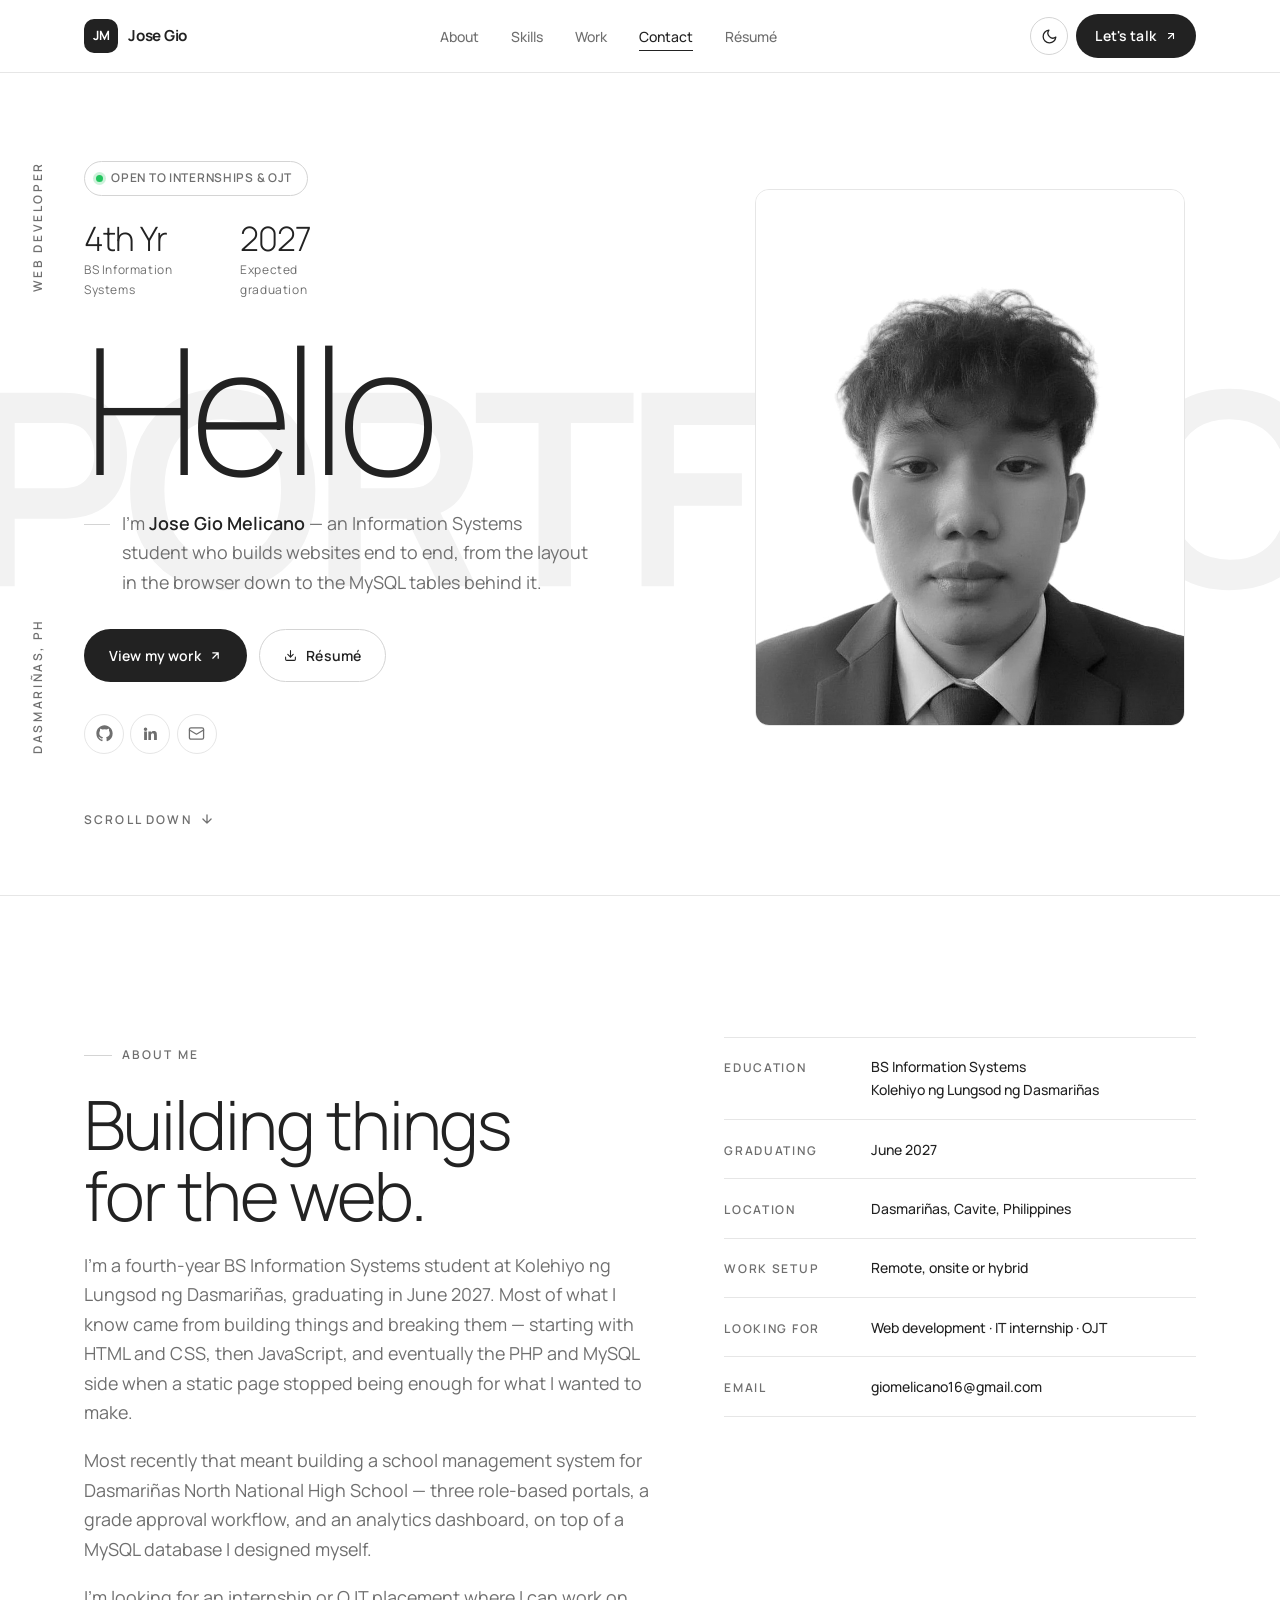
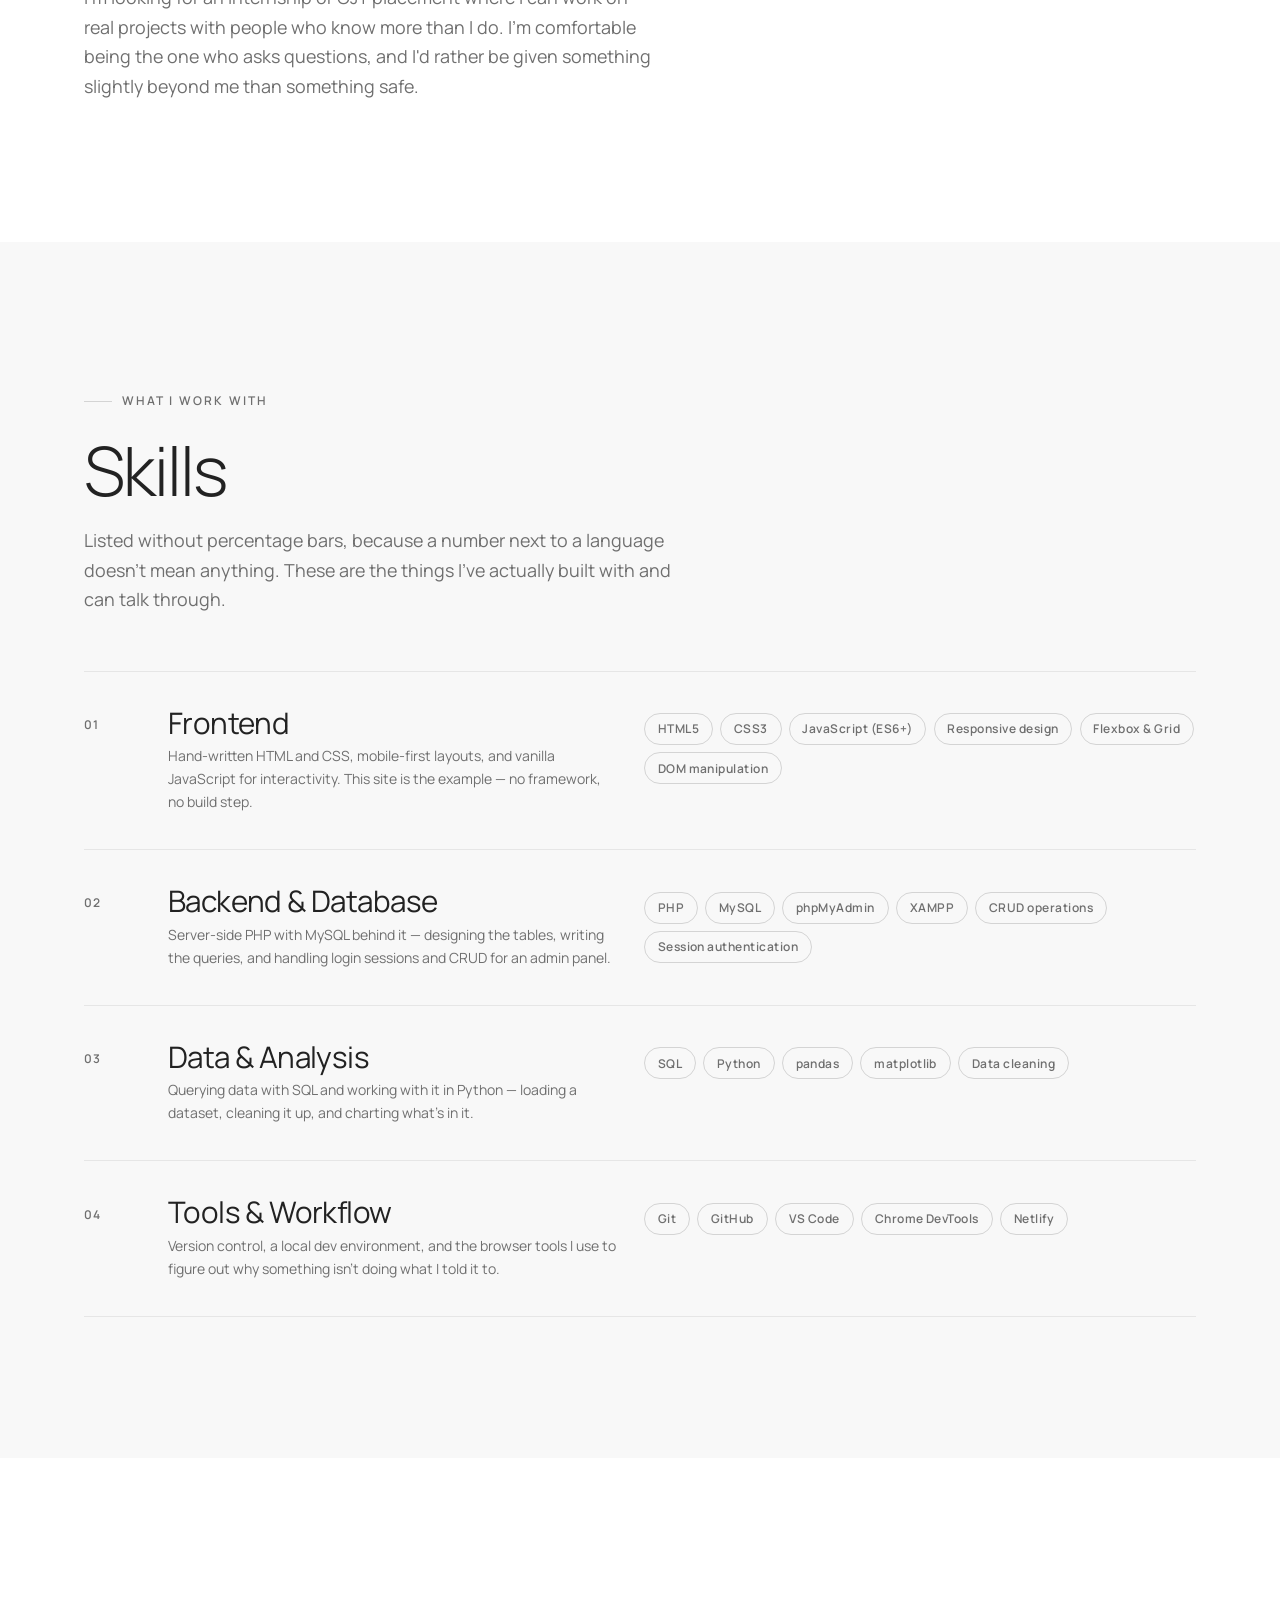
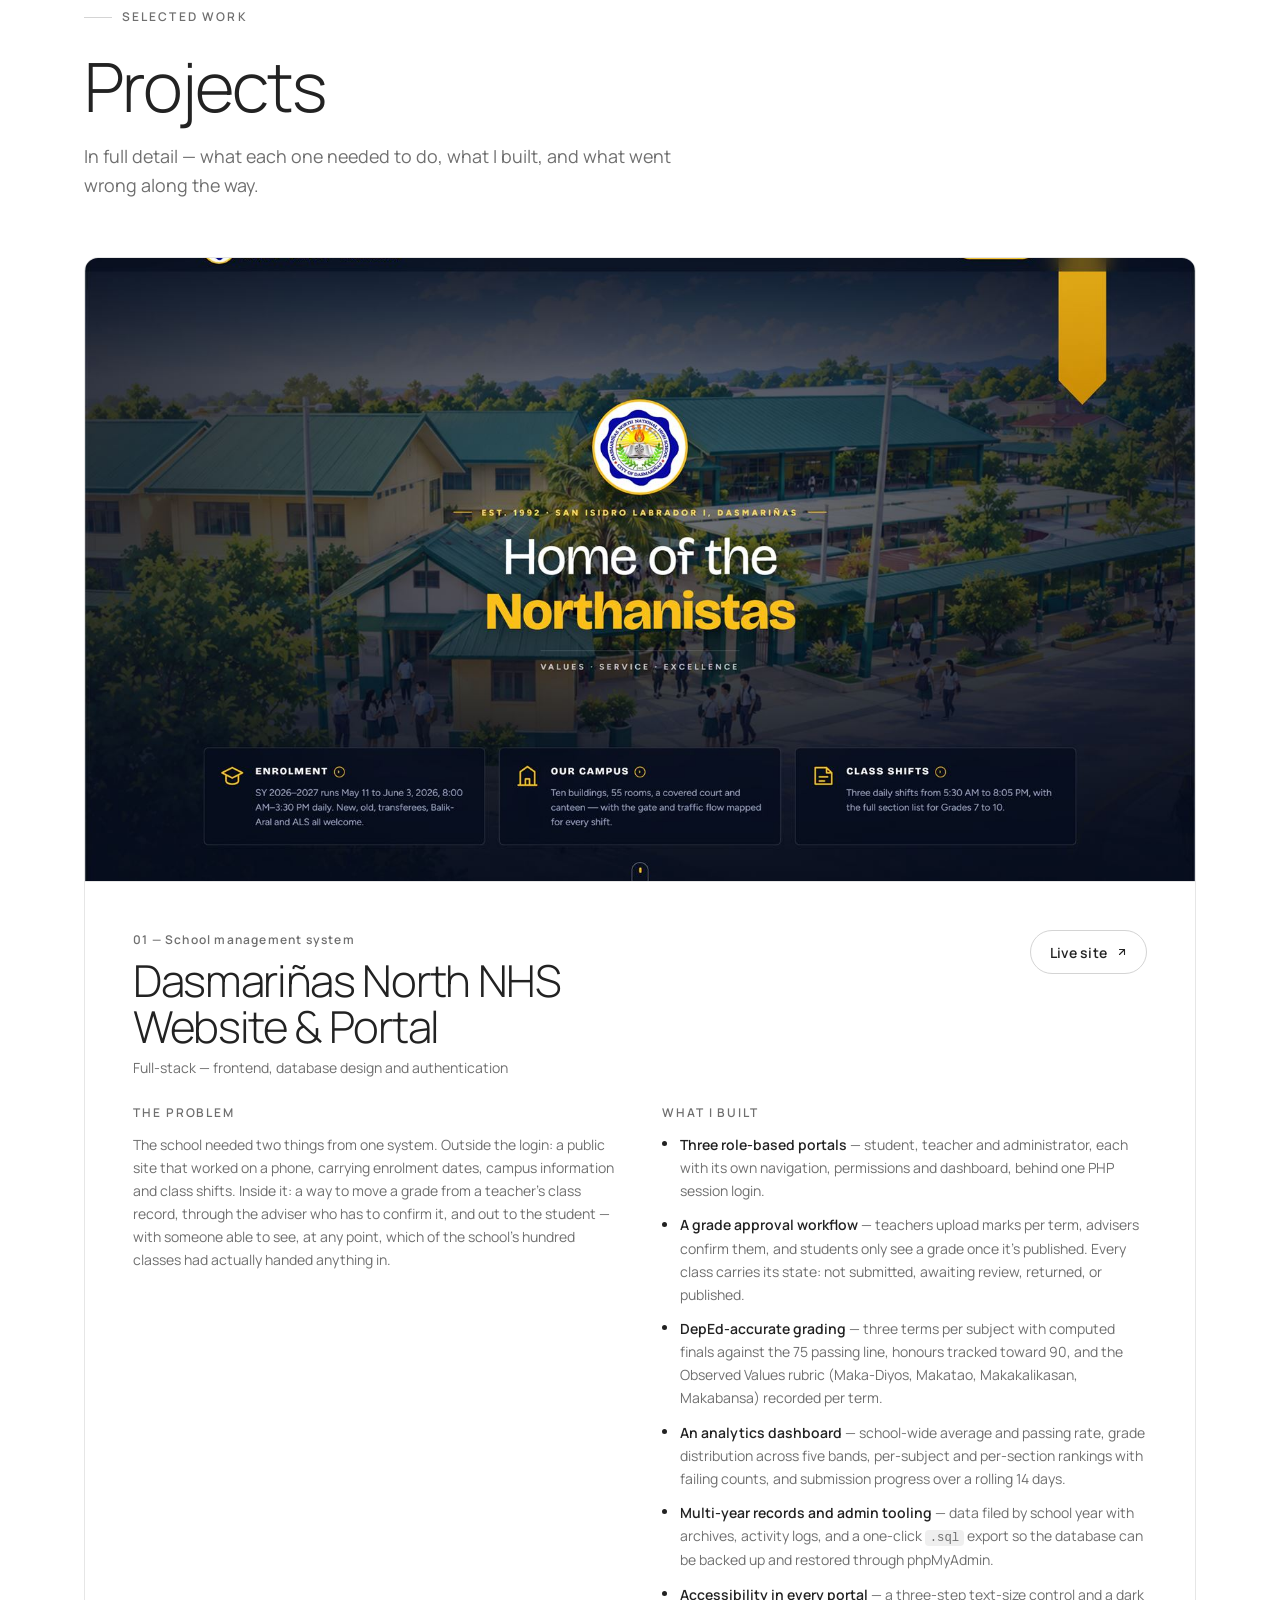
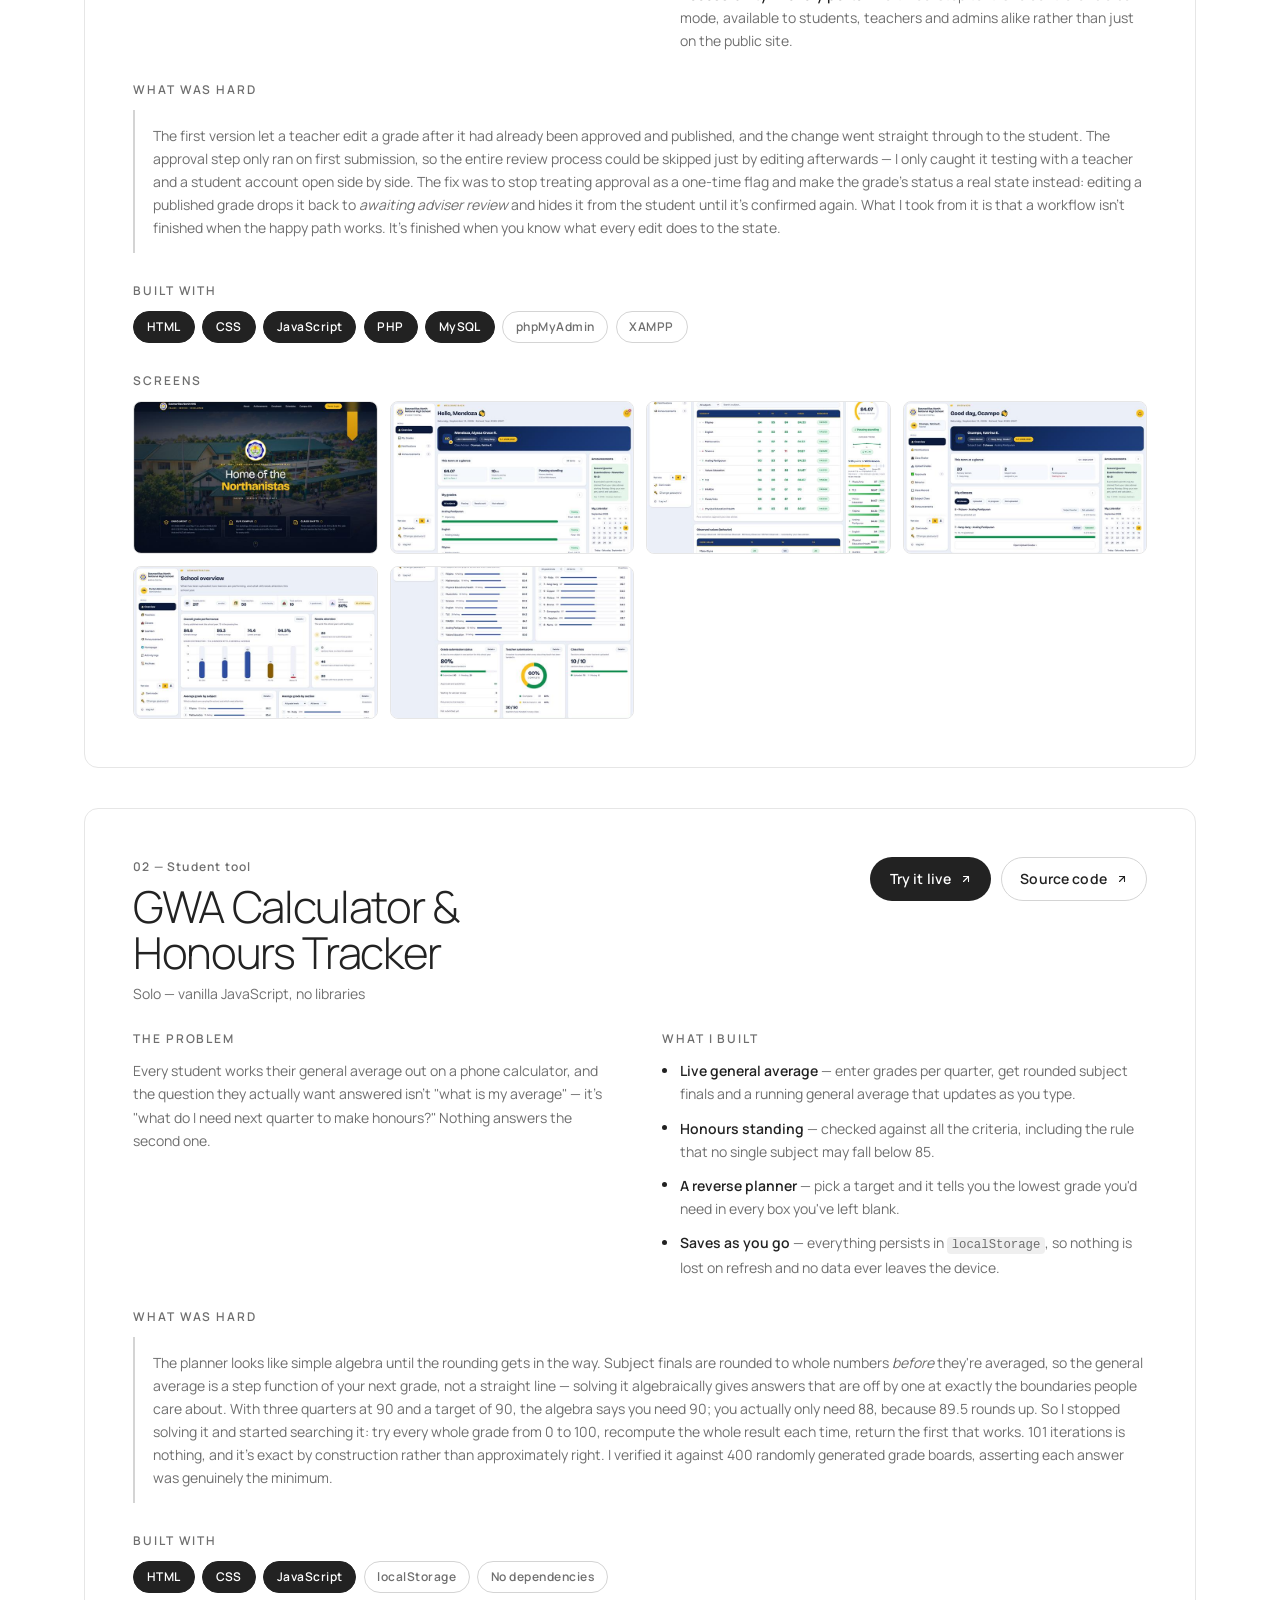
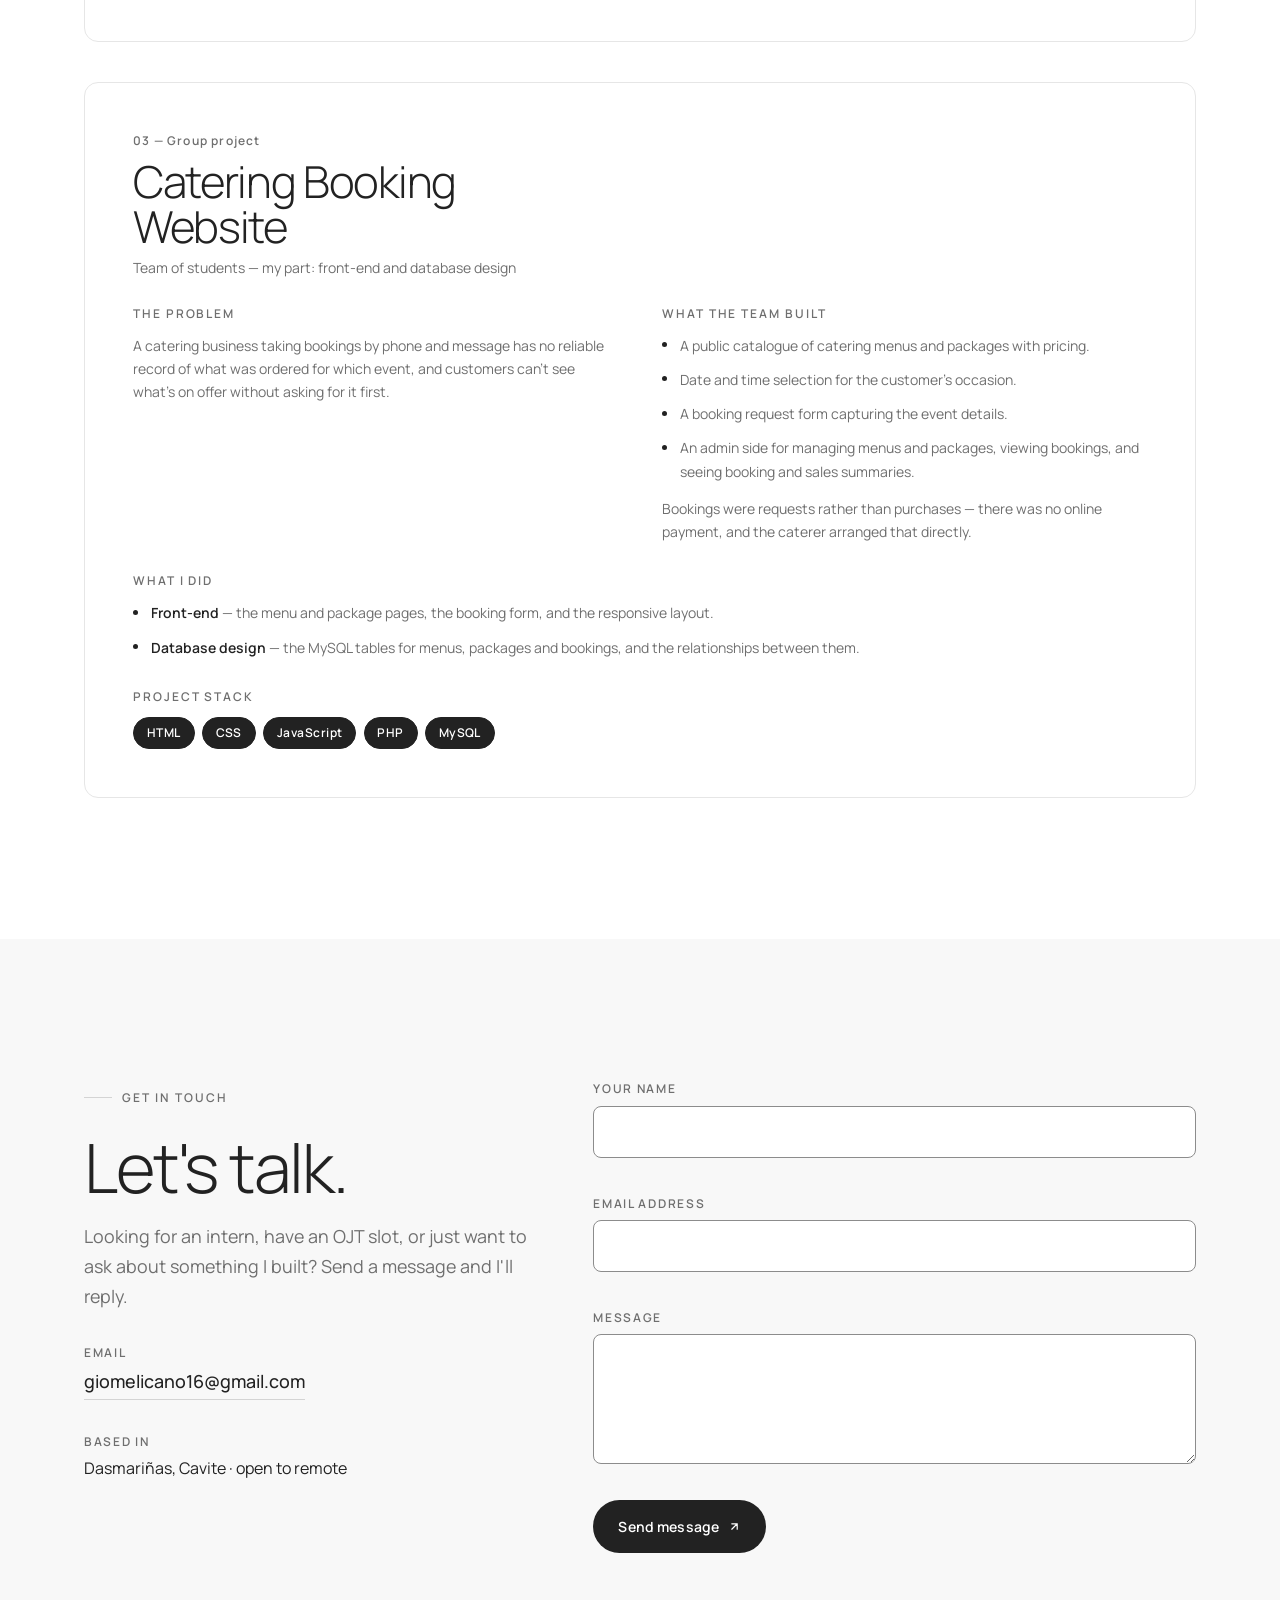
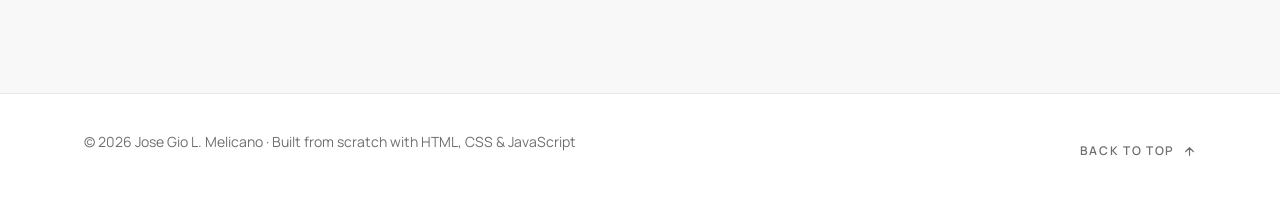
==== commit cde8e240: "Restore the GWA source-code link now that the repo is public The button was commented out because th" ====
--- a/index.html
+++ b/index.html
@@ -534,16 +534,10 @@
               Try it live
               <svg class="arrow" width="12" height="12" viewBox="0 0 24 24" fill="none" stroke="currentColor" stroke-width="2.2" stroke-linecap="round" stroke-linejoin="round" aria-hidden="true"><path d="M7 17L17 7M7 7h10v10"/></svg>
             </a>
-            <!--
-              Source-code button removed: this repo is not pushed yet, so the link 404s.
-              Restore once the portfolio is on GitHub.
-
             <a class="btn btn--ghost btn--sm" href="https://github.com/giomelicano/portfolio/tree/main/gwa" target="_blank" rel="noopener noreferrer">
               Source code
               <svg class="arrow" width="12" height="12" viewBox="0 0 24 24" fill="none" stroke="currentColor" stroke-width="2.2" stroke-linecap="round" stroke-linejoin="round" aria-hidden="true"><path d="M7 17L17 7M7 7h10v10"/></svg>
             </a>
-            -->
-
           </div>
         </div>
 
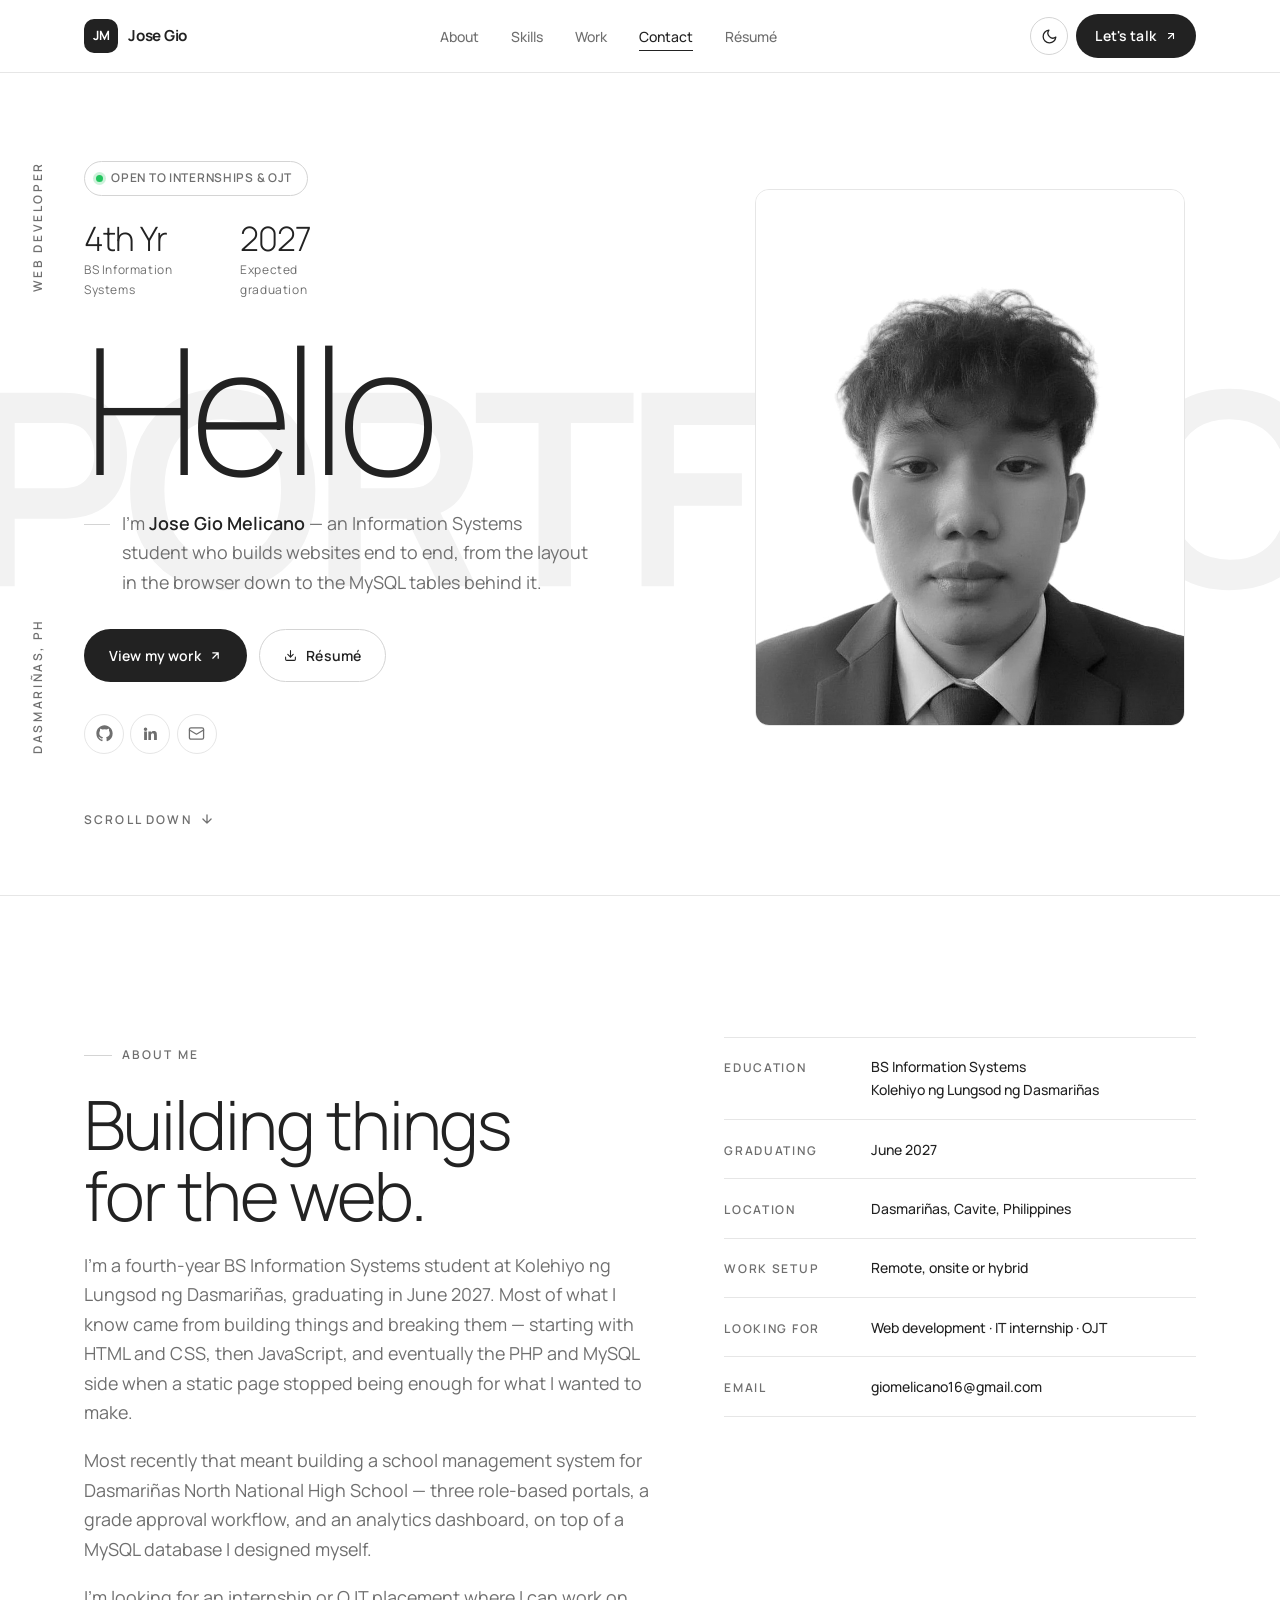
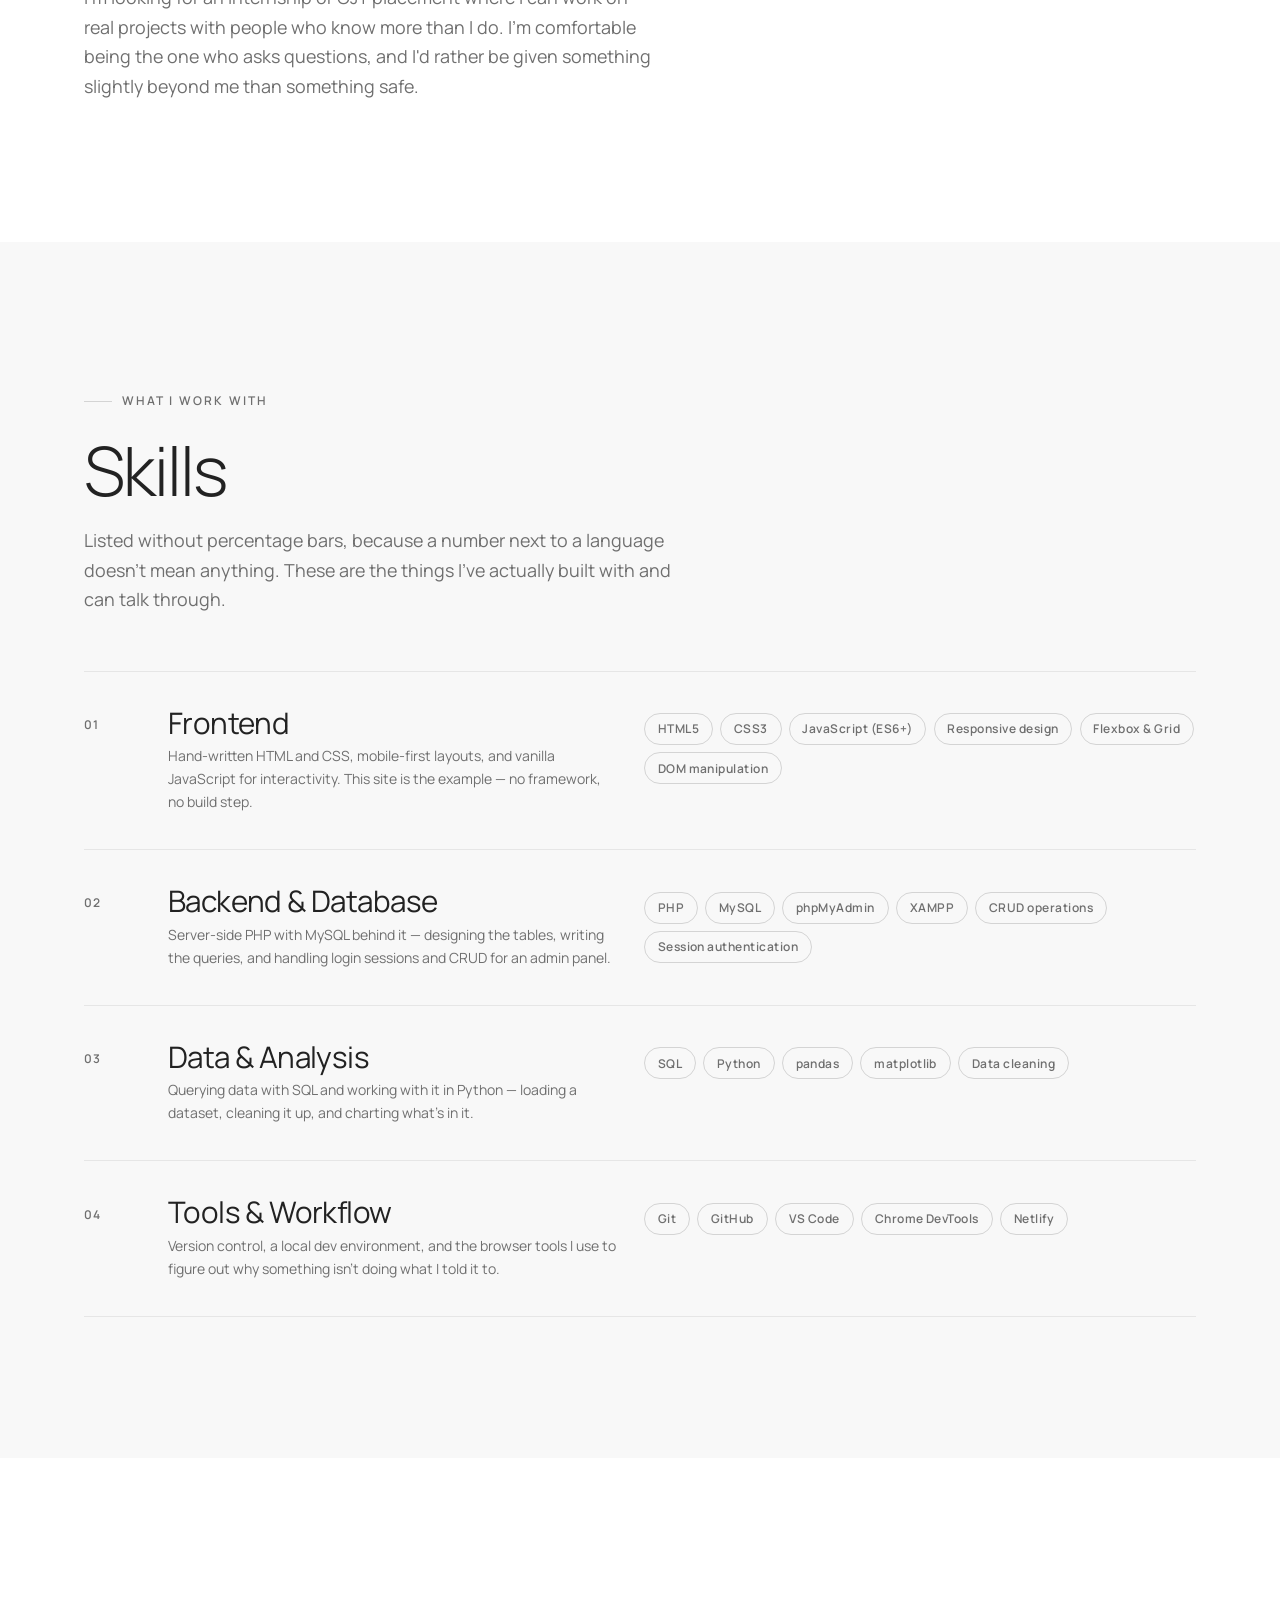
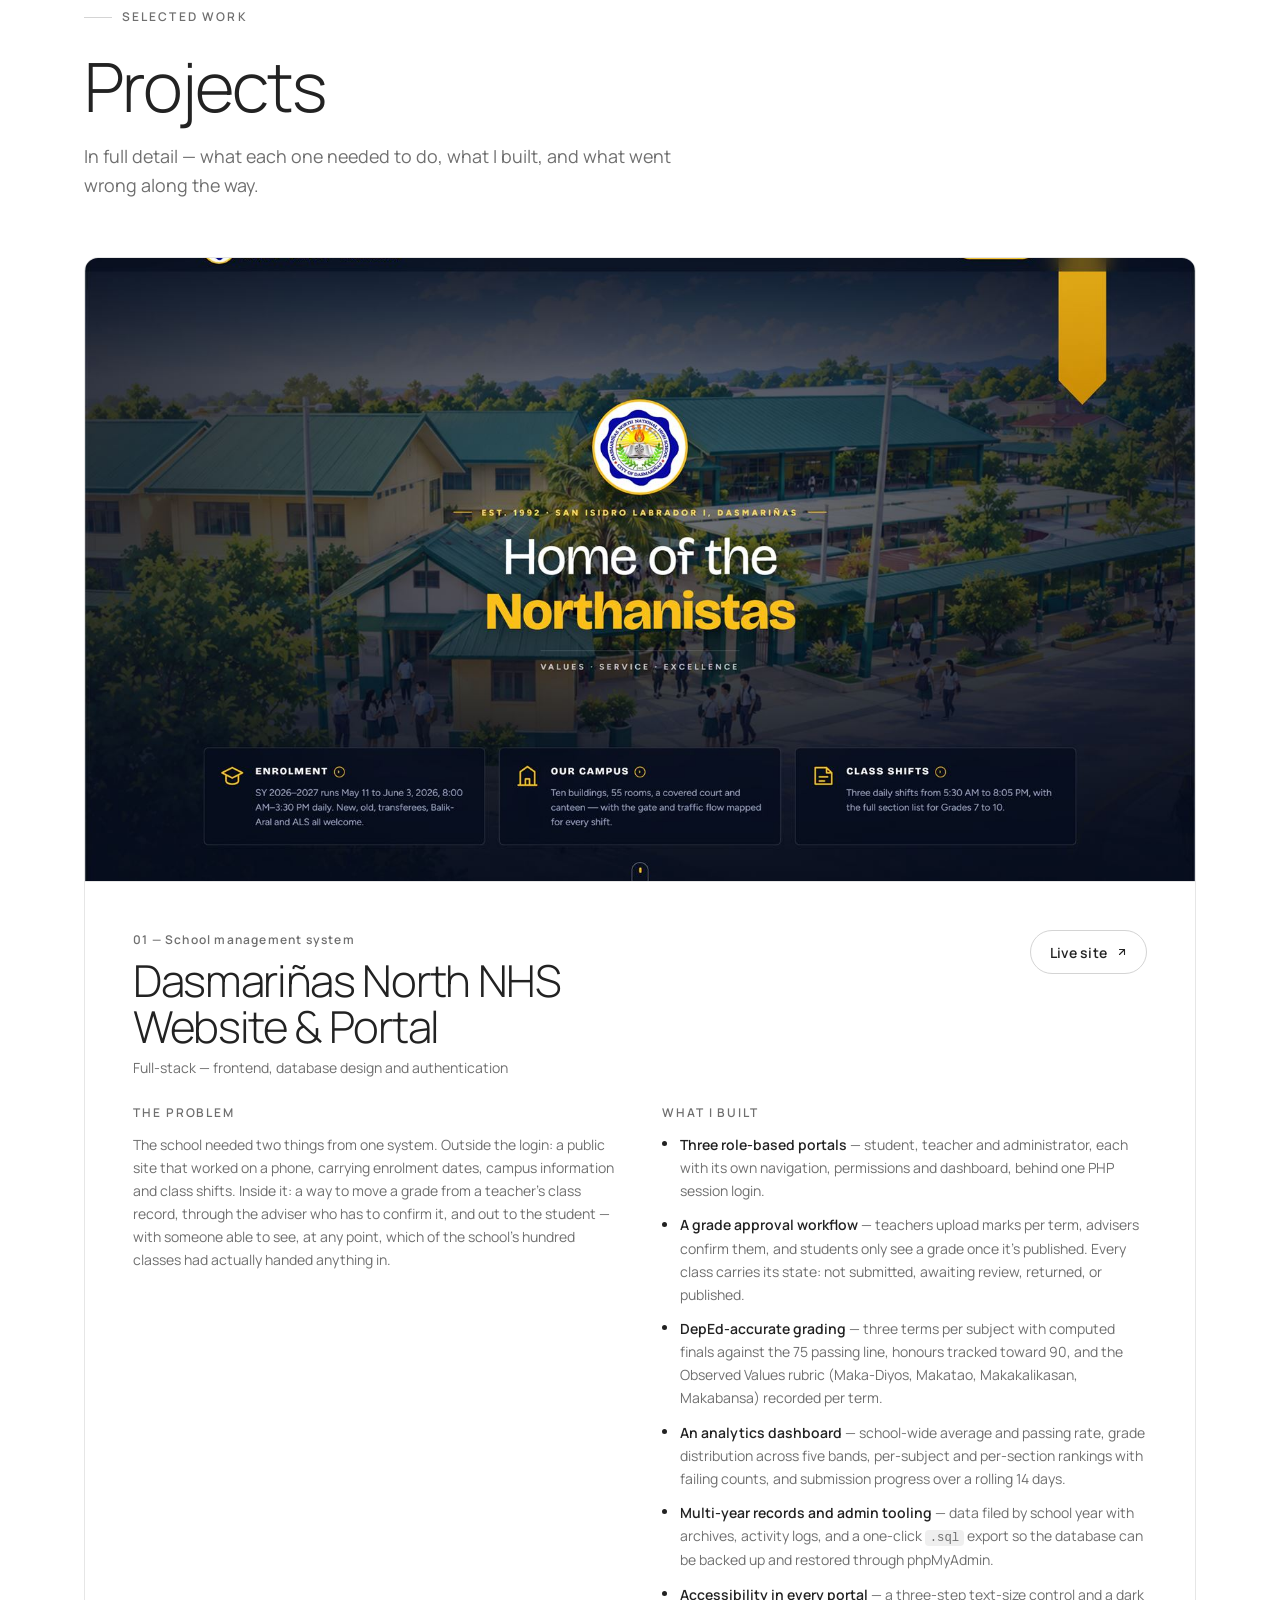
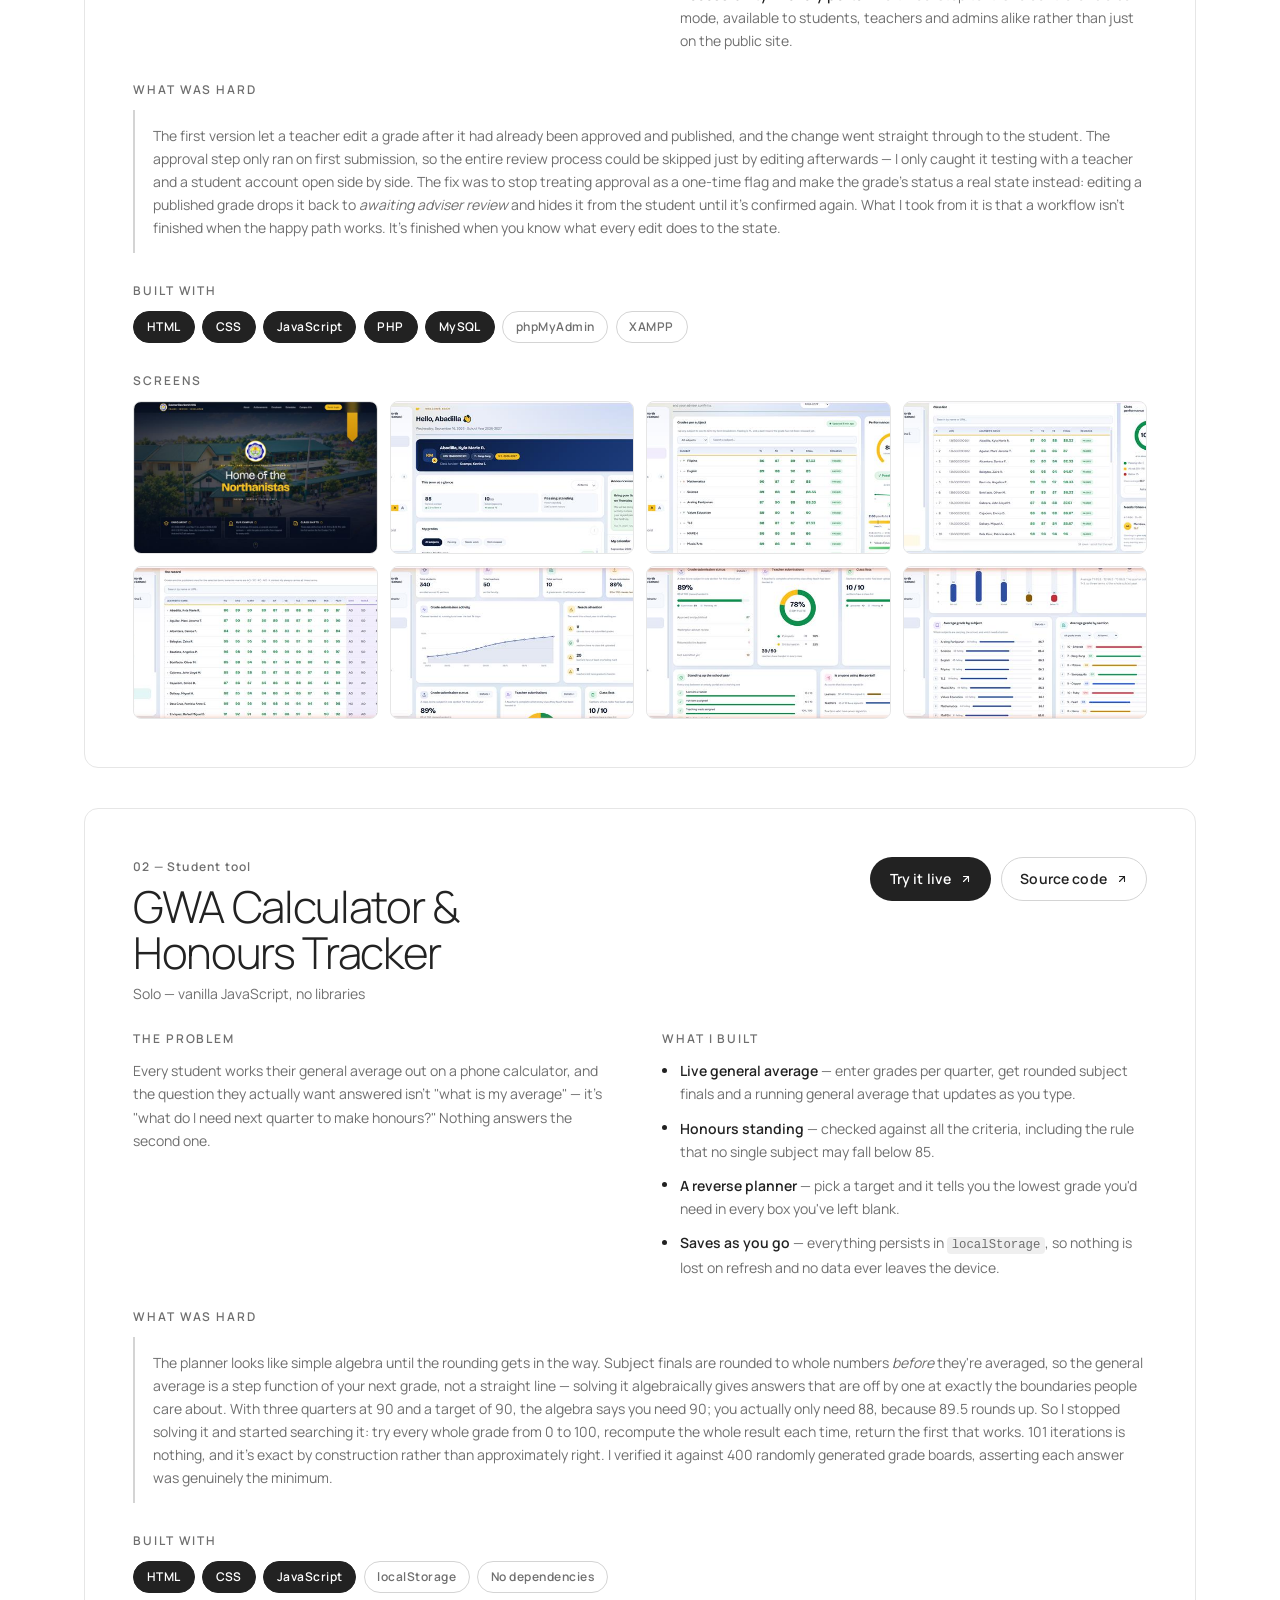
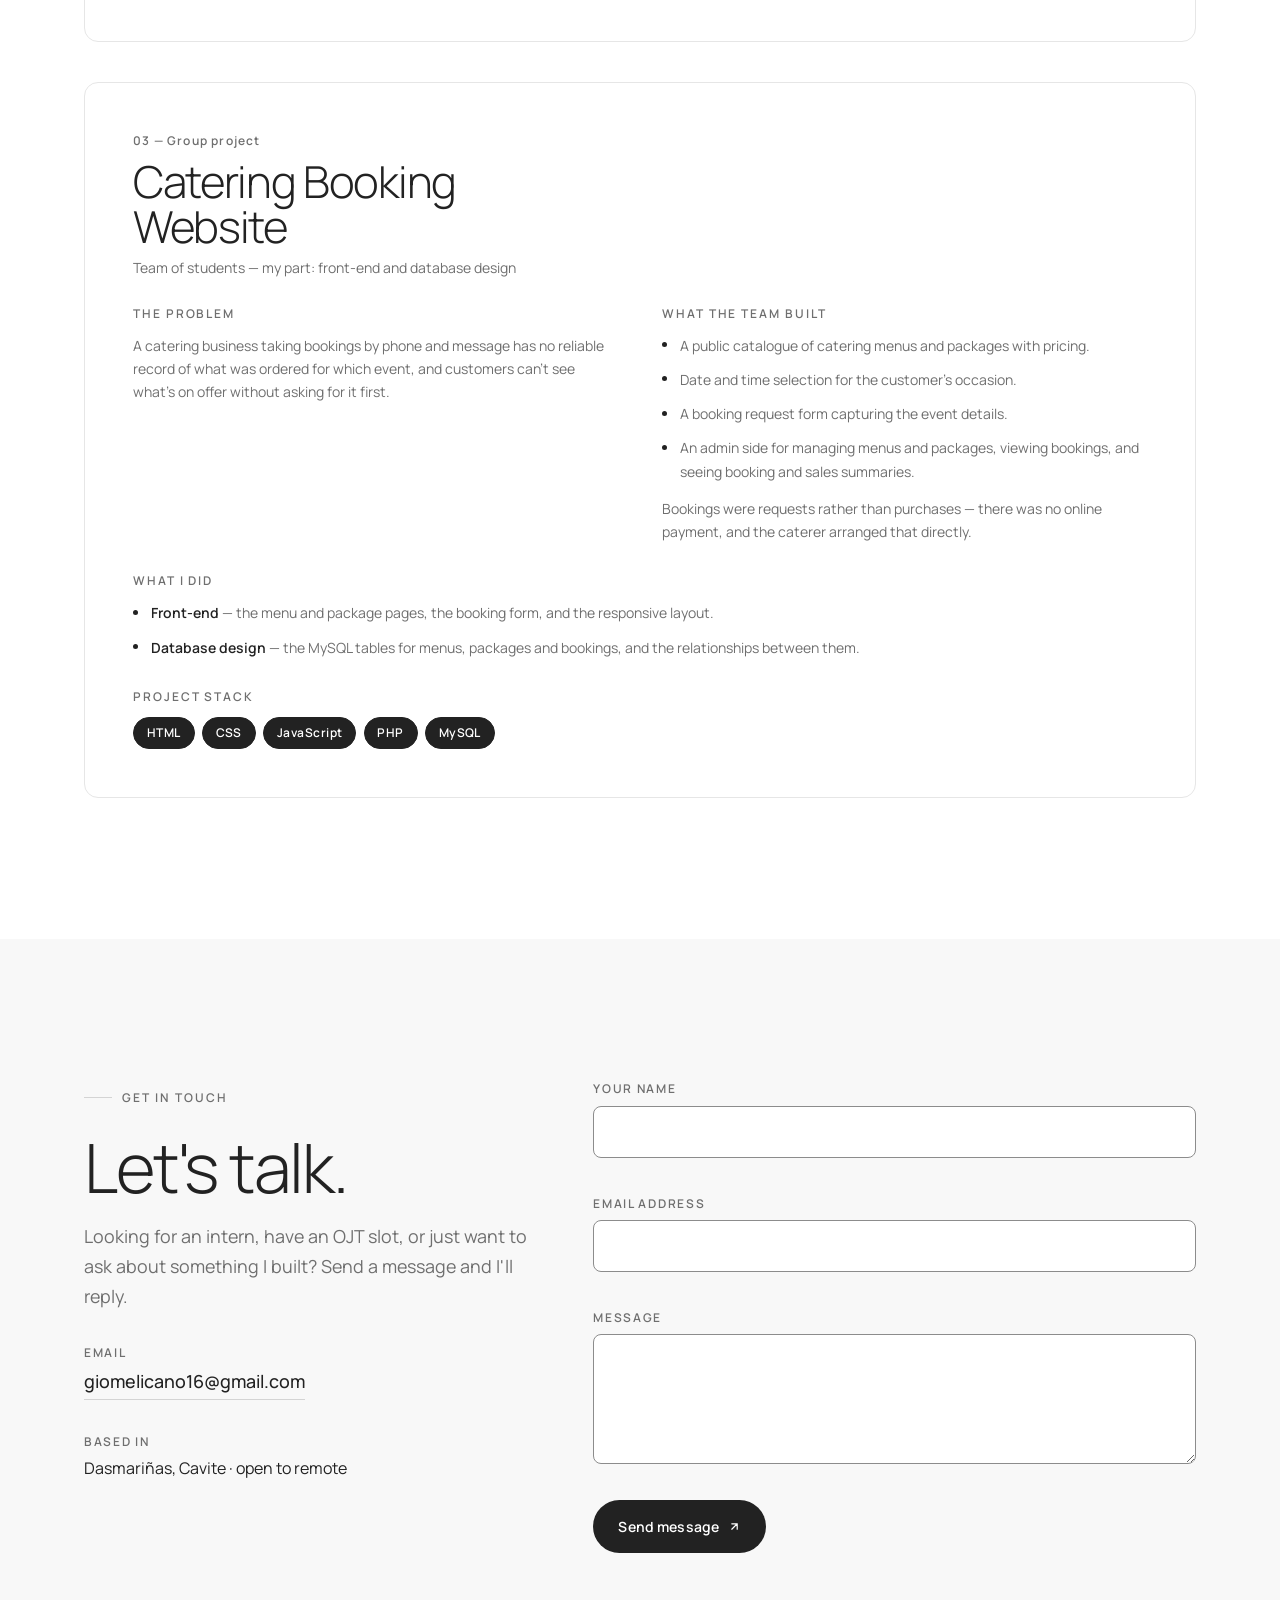
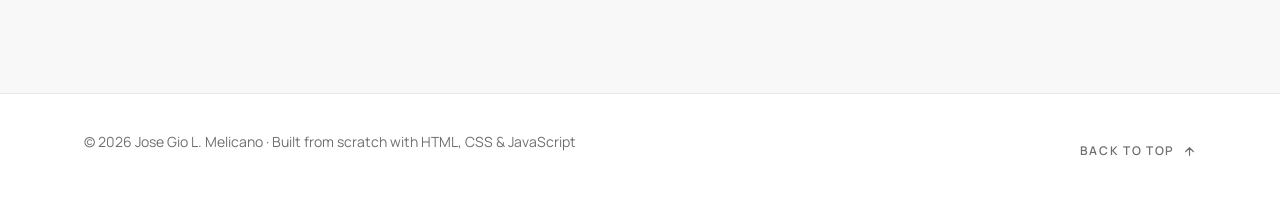
==== commit d63d78d3: "Replace the portal screenshots with the redesigned portal The DNNHS portal was redesigned since the " ====
--- a/index.html
+++ b/index.html
@@ -473,9 +473,9 @@
 
         <div class="case__block">
           <h4>Screens</h4>
-          <!-- Each button becomes a lightbox slide. To use a real screenshot,
-               replace the inner .shot-placeholder div with an <img> and set
-               data-full to the full-size file. -->
+          <!-- Each button becomes a lightbox slide: data-full is the large image,
+               data-caption the line shown under it. Thumbnails are cropped to the
+               grid's 16/10 from the top, so keep the informative part up there. -->
           <div class="gallery" id="gallery">
             <button class="gallery__item" type="button"
                     data-full="assets/img/01-homepage-hero-lg.jpg"
@@ -484,34 +484,46 @@
                    loading="lazy" decoding="async" alt="Public home page">
             </button>
             <button class="gallery__item" type="button"
-                    data-full="assets/img/04-student-dashboard-lg.jpg"
-                    data-caption="Student portal — term summary, grade trends and announcements">
-              <img src="assets/img/04-student-dashboard-sm.jpg" width="620" height="388"
-                   loading="lazy" decoding="async" alt="Student portal dashboard">
+                    data-full="assets/img/02-student-overview-lg.jpg"
+                    data-caption="Student portal — general average, subjects passing and honours standing for the term">
+              <img src="assets/img/02-student-overview-sm.jpg" width="620" height="288"
+                   loading="lazy" decoding="async" alt="Student portal overview showing general average, subjects passing and honours standing">
             </button>
             <button class="gallery__item" type="button"
-                    data-full="assets/img/05-student-report-of-grades-lg.jpg"
-                    data-caption="Report of grades — per-term marks, honours tracking and the Observed Values rubric">
-              <img src="assets/img/05-student-report-of-grades-sm.jpg" width="620" height="611"
-                   loading="lazy" decoding="async" alt="Student report of grades">
+                    data-full="assets/img/03-student-grades-lg.jpg"
+                    data-caption="Report of grades — every subject across three terms, with the computed final and a passing remark">
+              <img src="assets/img/03-student-grades-sm.jpg" width="620" height="288"
+                   loading="lazy" decoding="async" alt="Student report of grades listing each subject across three terms with final marks">
             </button>
             <button class="gallery__item" type="button"
-                    data-full="assets/img/07-teacher-dashboard-lg.jpg"
-                    data-caption="Teacher portal — class load, upload status and pending approvals">
-              <img src="assets/img/07-teacher-dashboard-sm.jpg" width="620" height="388"
-                   loading="lazy" decoding="async" alt="Teacher portal dashboard">
+                    data-full="assets/img/04-teacher-subject-class-lg.jpg"
+                    data-caption="Teacher portal — one subject class, with the pass/at-risk split and who needs following up">
+              <img src="assets/img/04-teacher-subject-class-sm.jpg" width="620" height="288"
+                   loading="lazy" decoding="async" alt="Teacher subject class list with per-learner marks and a class performance breakdown">
             </button>
             <button class="gallery__item" type="button"
-                    data-full="assets/img/12-admin-dashboard-lg.jpg"
-                    data-caption="Admin overview — school-wide averages, passing rate and grade distribution">
-              <img src="assets/img/12-admin-dashboard-sm.jpg" width="620" height="388"
-                   loading="lazy" decoding="async" alt="Administrator dashboard showing school-wide grade statistics">
+                    data-full="assets/img/05-teacher-class-record-lg.jpg"
+                    data-caption="Adviser's class record — all ten learning areas beside the Observed Values marks">
+              <img src="assets/img/05-teacher-class-record-sm.jpg" width="620" height="288"
+                   loading="lazy" decoding="async" alt="Adviser class record showing every learning area and the Observed Values rubric per learner">
             </button>
             <button class="gallery__item" type="button"
-                    data-full="assets/img/13-admin-dashboard-full-page-lg.jpg"
-                    data-caption="Admin overview in full — submission tracking, 14-day activity, school-year and database backup tools">
-              <img src="assets/img/13-admin-dashboard-full-page-sm.jpg" width="620" height="1076"
-                   loading="lazy" decoding="async" alt="Full administrator dashboard page">
+                    data-full="assets/img/06-admin-overview-lg.jpg"
+                    data-caption="Admin overview — enrolment, submission progress over 14 days and what still needs attention">
+              <img src="assets/img/06-admin-overview-sm.jpg" width="620" height="288"
+                   loading="lazy" decoding="async" alt="Administrator overview with enrolment totals, a submission activity chart and a needs-attention list">
+            </button>
+            <button class="gallery__item" type="button"
+                    data-full="assets/img/07-admin-submissions-lg.jpg"
+                    data-caption="Grade submission status — the four states every class moves through, and how many teachers are complete">
+              <img src="assets/img/07-admin-submissions-sm.jpg" width="620" height="288"
+                   loading="lazy" decoding="async" alt="Grade submission status showing approved, awaiting review, returned and not submitted counts">
+            </button>
+            <button class="gallery__item" type="button"
+                    data-full="assets/img/08-admin-academic-performance-lg.jpg"
+                    data-caption="Academic performance — grade distribution across five bands, ranked by subject and by section">
+              <img src="assets/img/08-admin-academic-performance-sm.jpg" width="620" height="288"
+                   loading="lazy" decoding="async" alt="Academic performance analytics with a five-band grade distribution and per-subject and per-section rankings">
             </button>
           </div>
         </div>
--- a/css/style.css
+++ b/css/style.css
@@ -827,7 +827,10 @@
   transition: transform 0.2s var(--ease), border-color 0.2s var(--ease);
 }
 .gallery__item:hover { transform: translateY(-3px); border-color: var(--fg); }
-.gallery__item img { width: 100%; height: 100%; object-fit: cover; }
+/* Crop from the top, not the centre. The portal screenshots are wider than the
+   grid's 16/10 cell, and everything worth reading in a thumbnail — page titles,
+   the KPI row, table headers — sits at the top of the frame. */
+.gallery__item img { width: 100%; height: 100%; object-fit: cover; object-position: top; }
 .gallery__item .shot-placeholder { font-size: var(--fs-micro); }
 
 /* Lightbox */
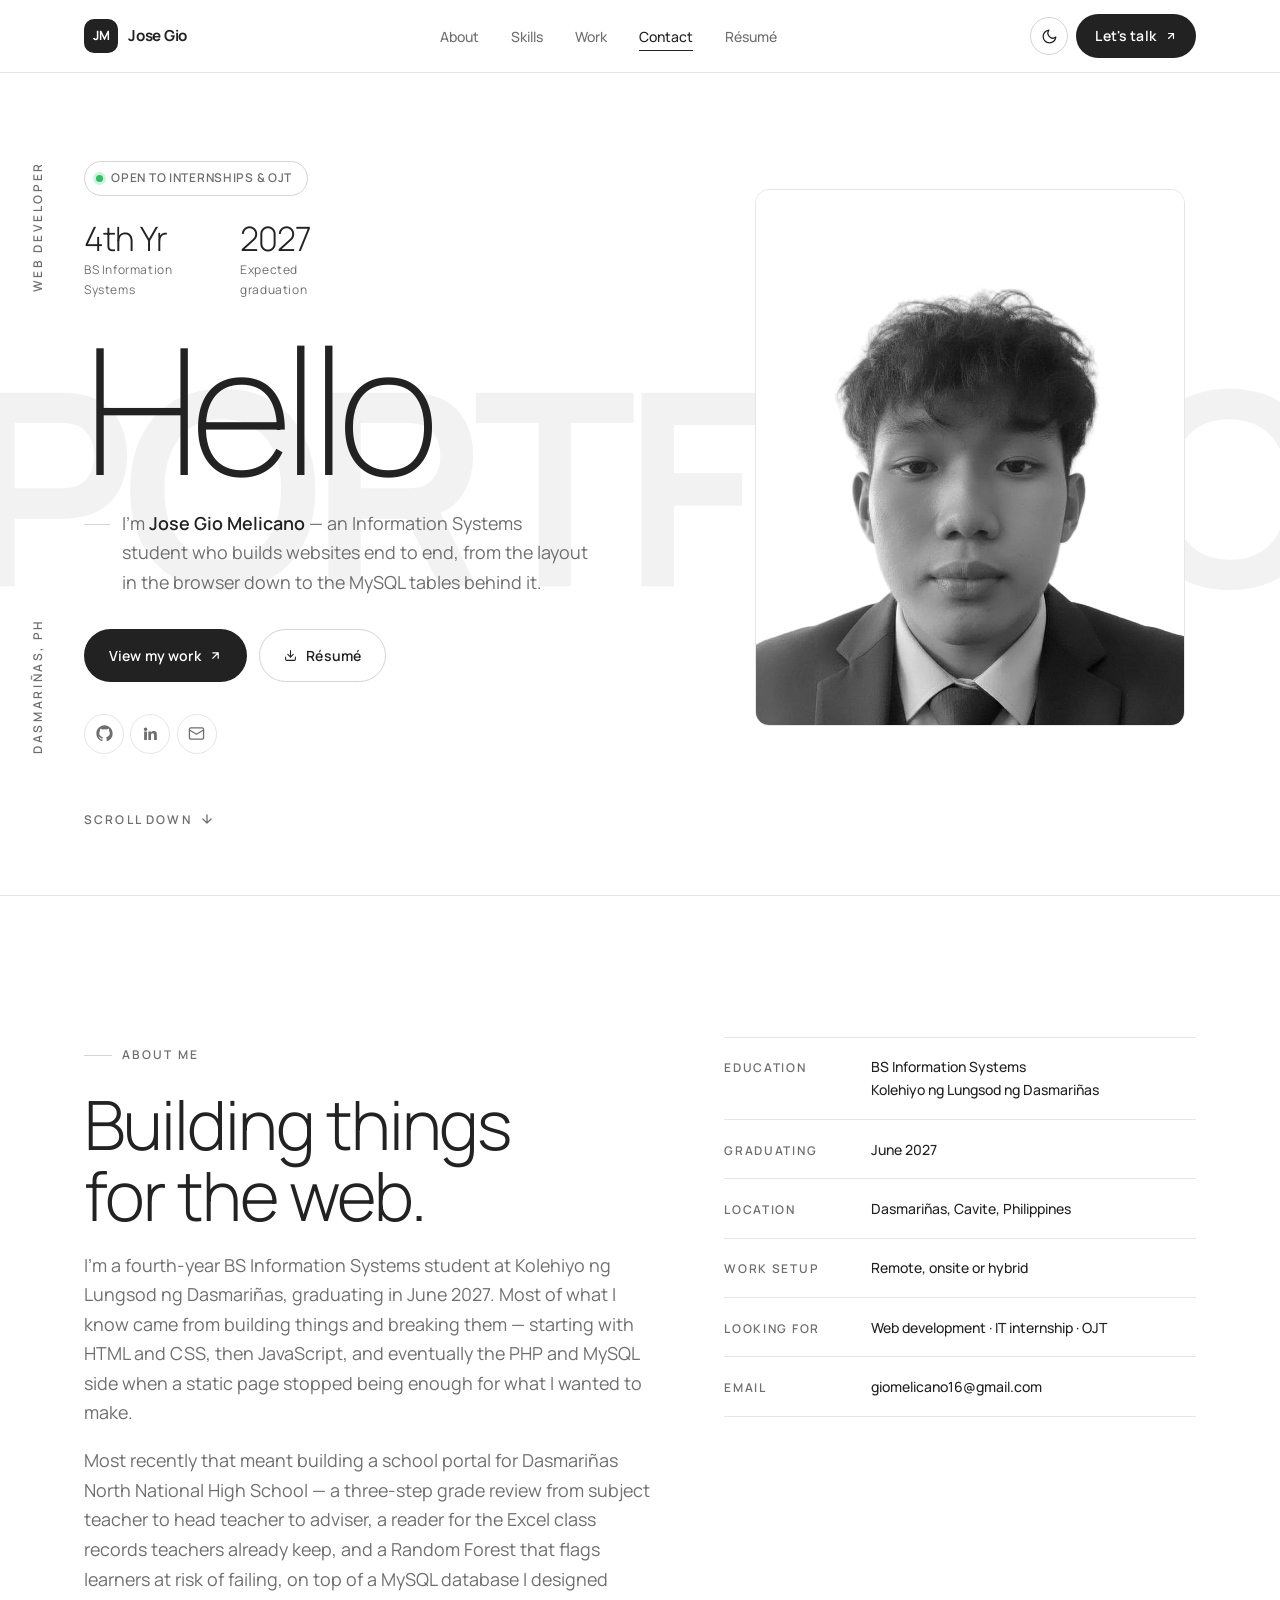
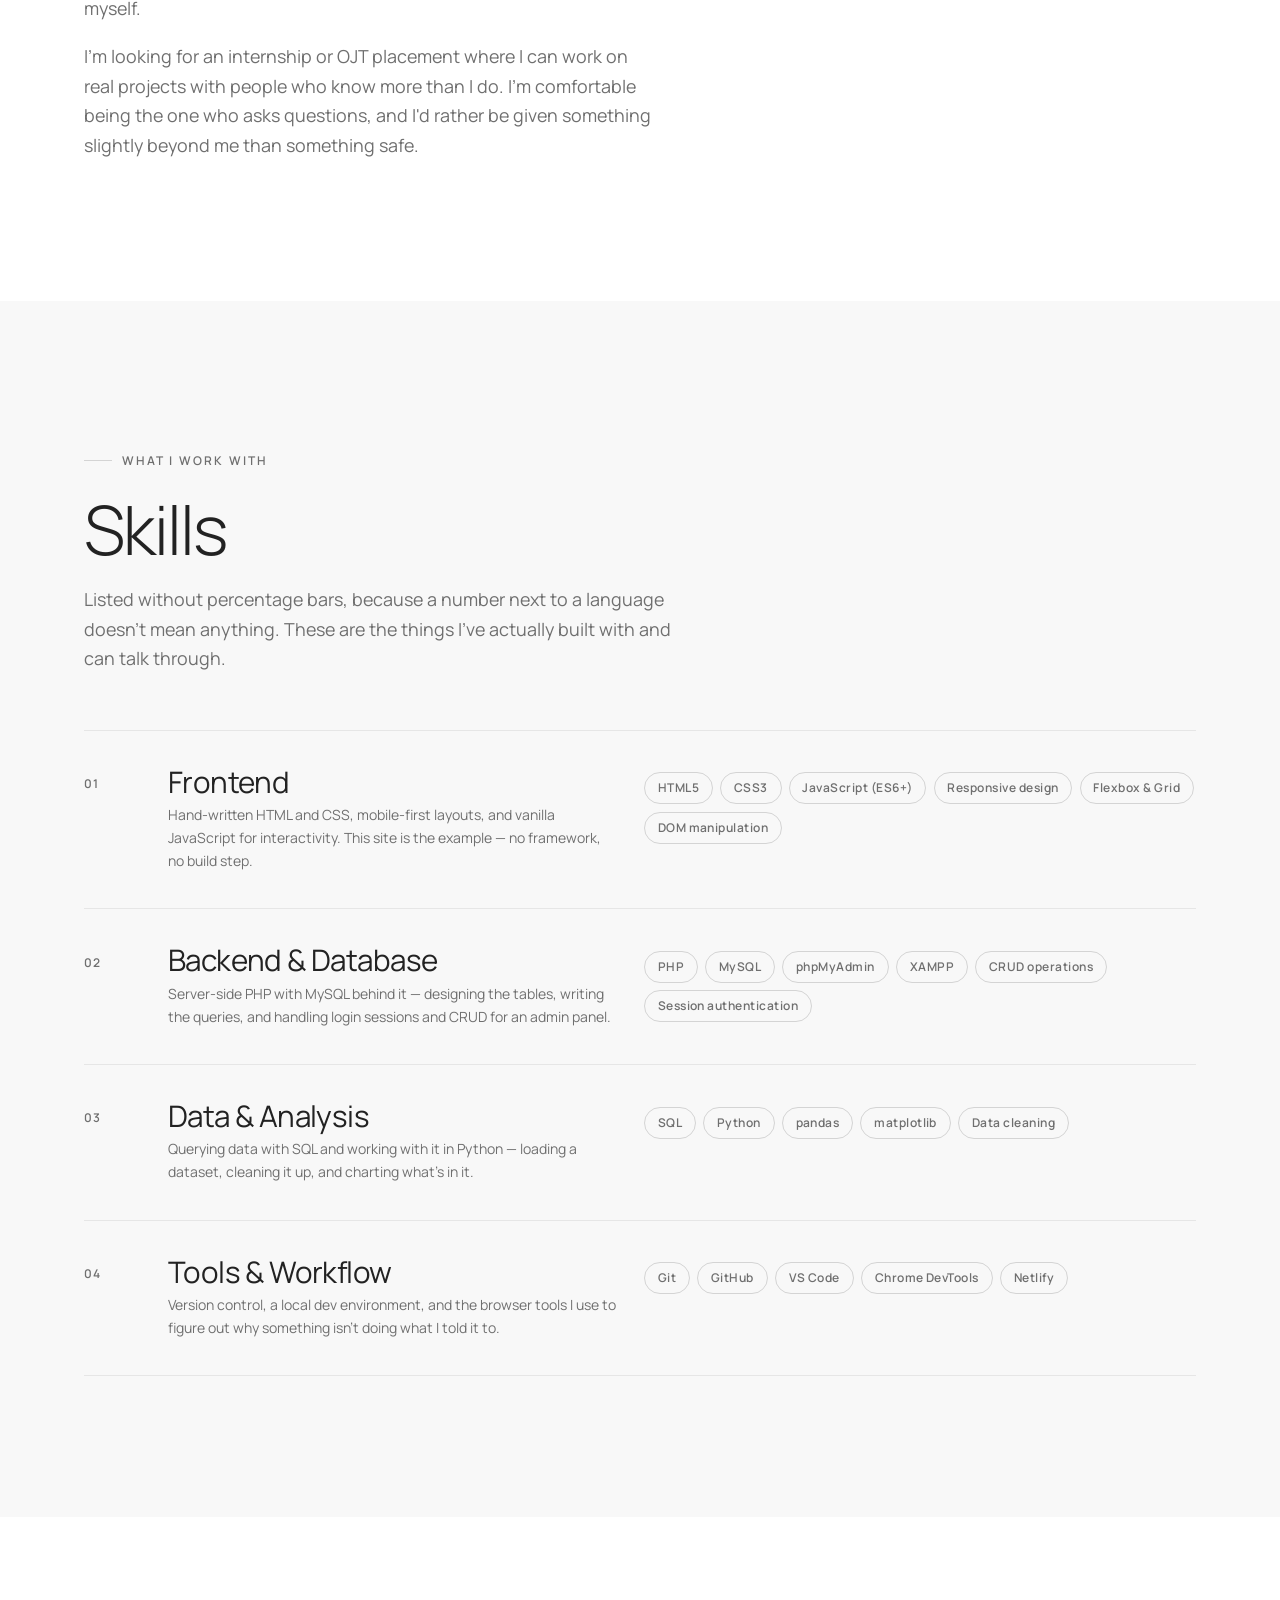
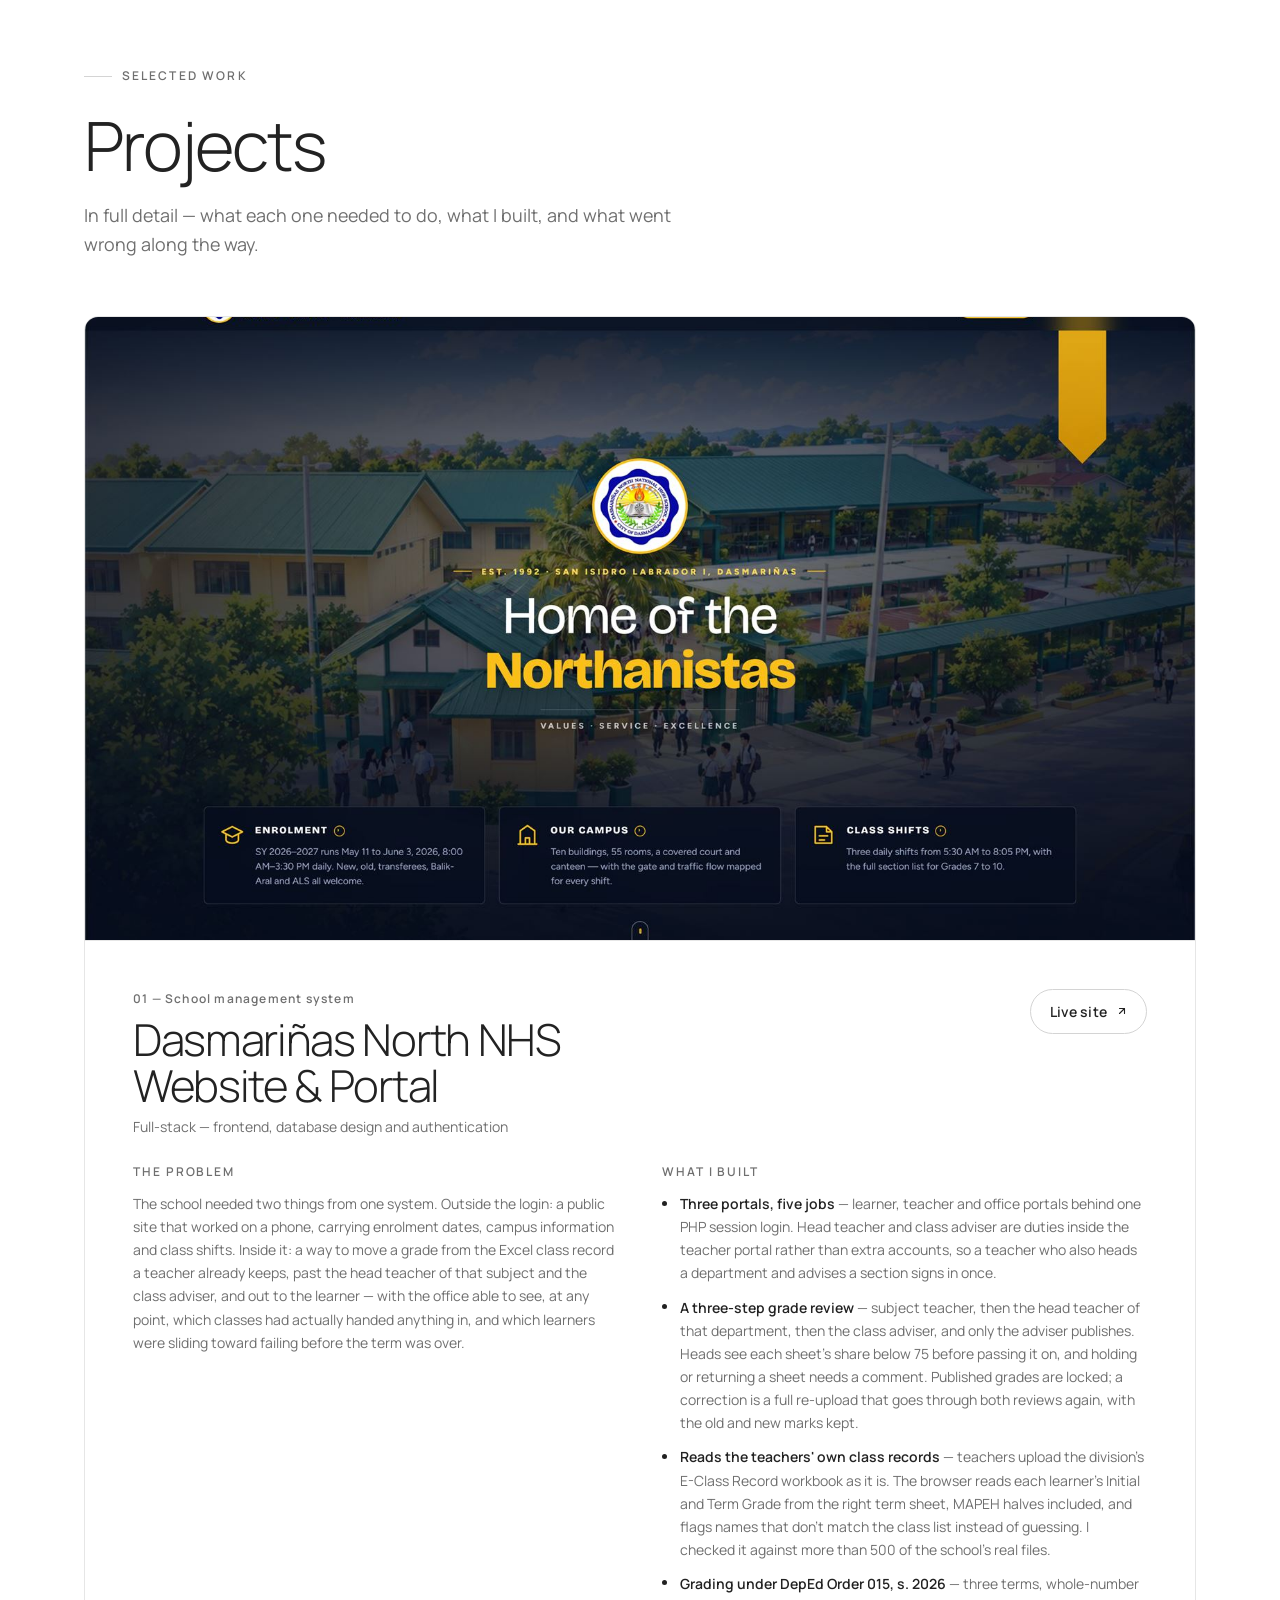
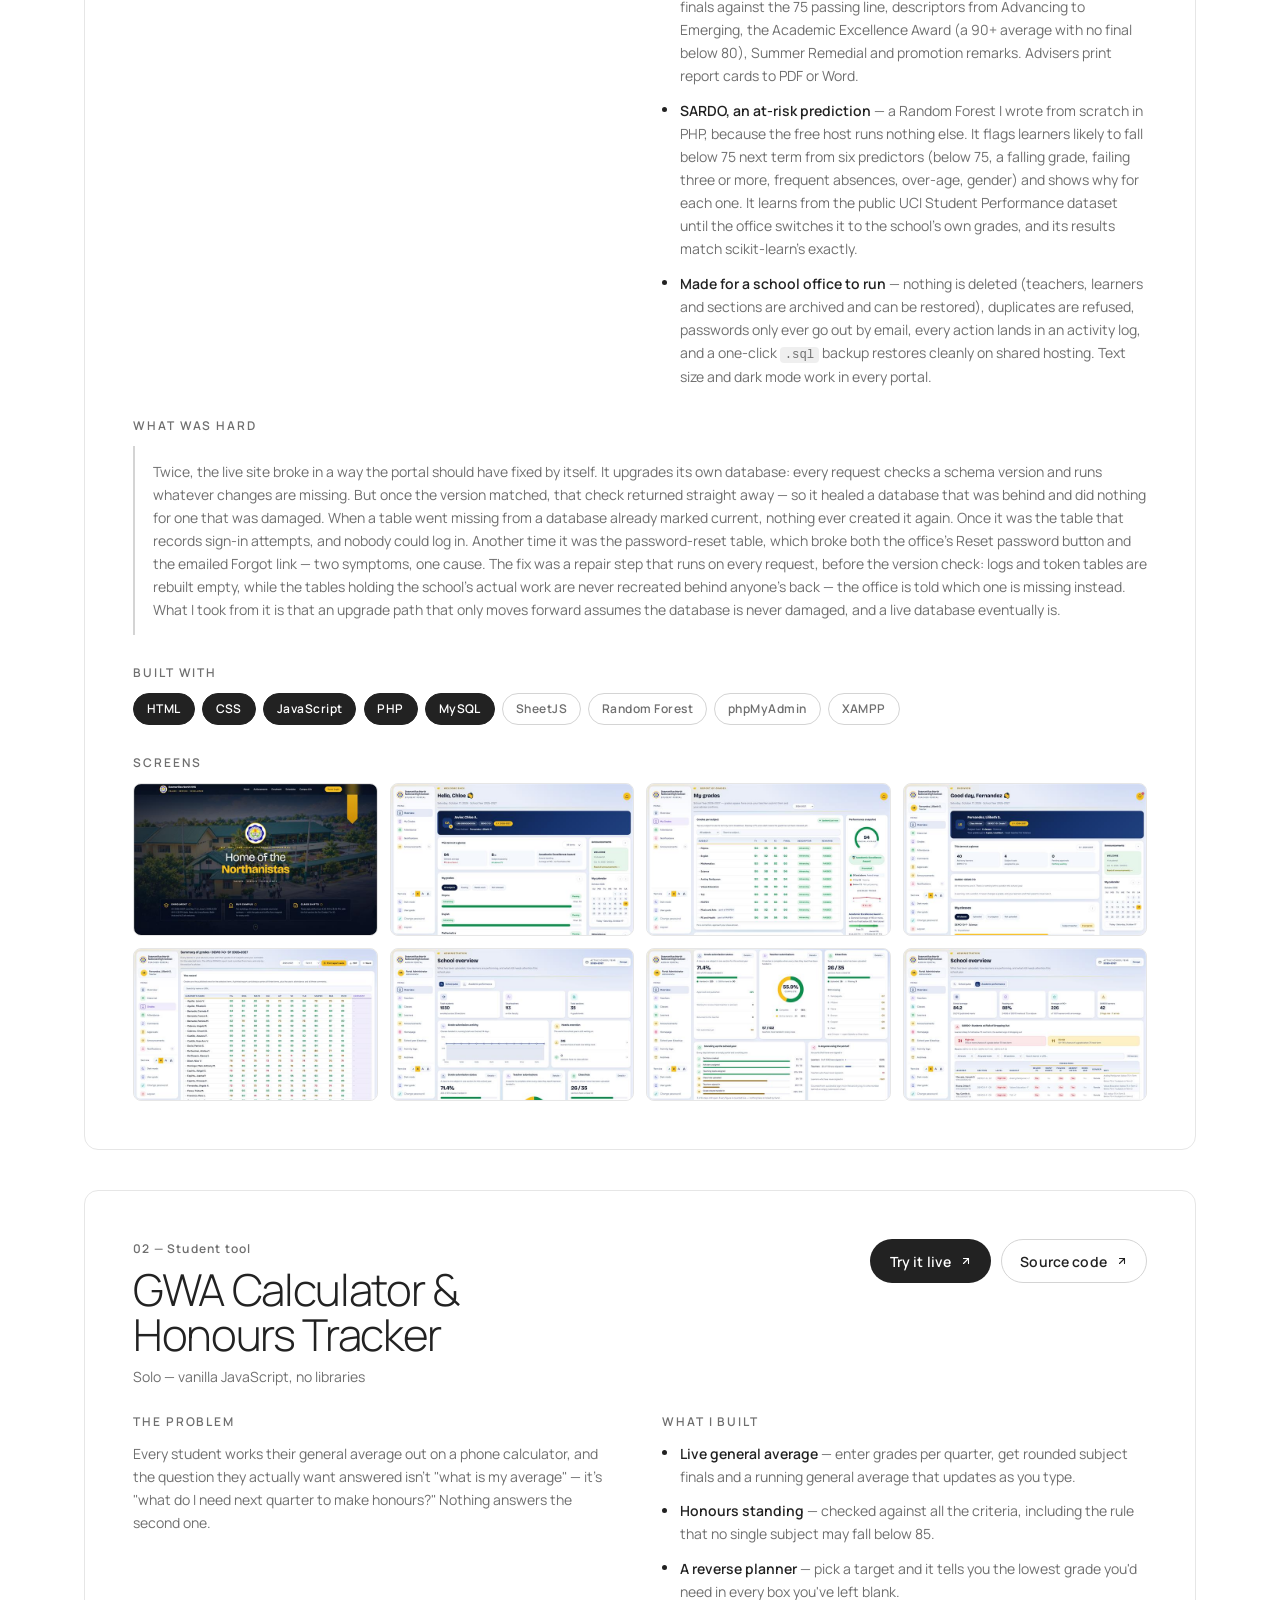
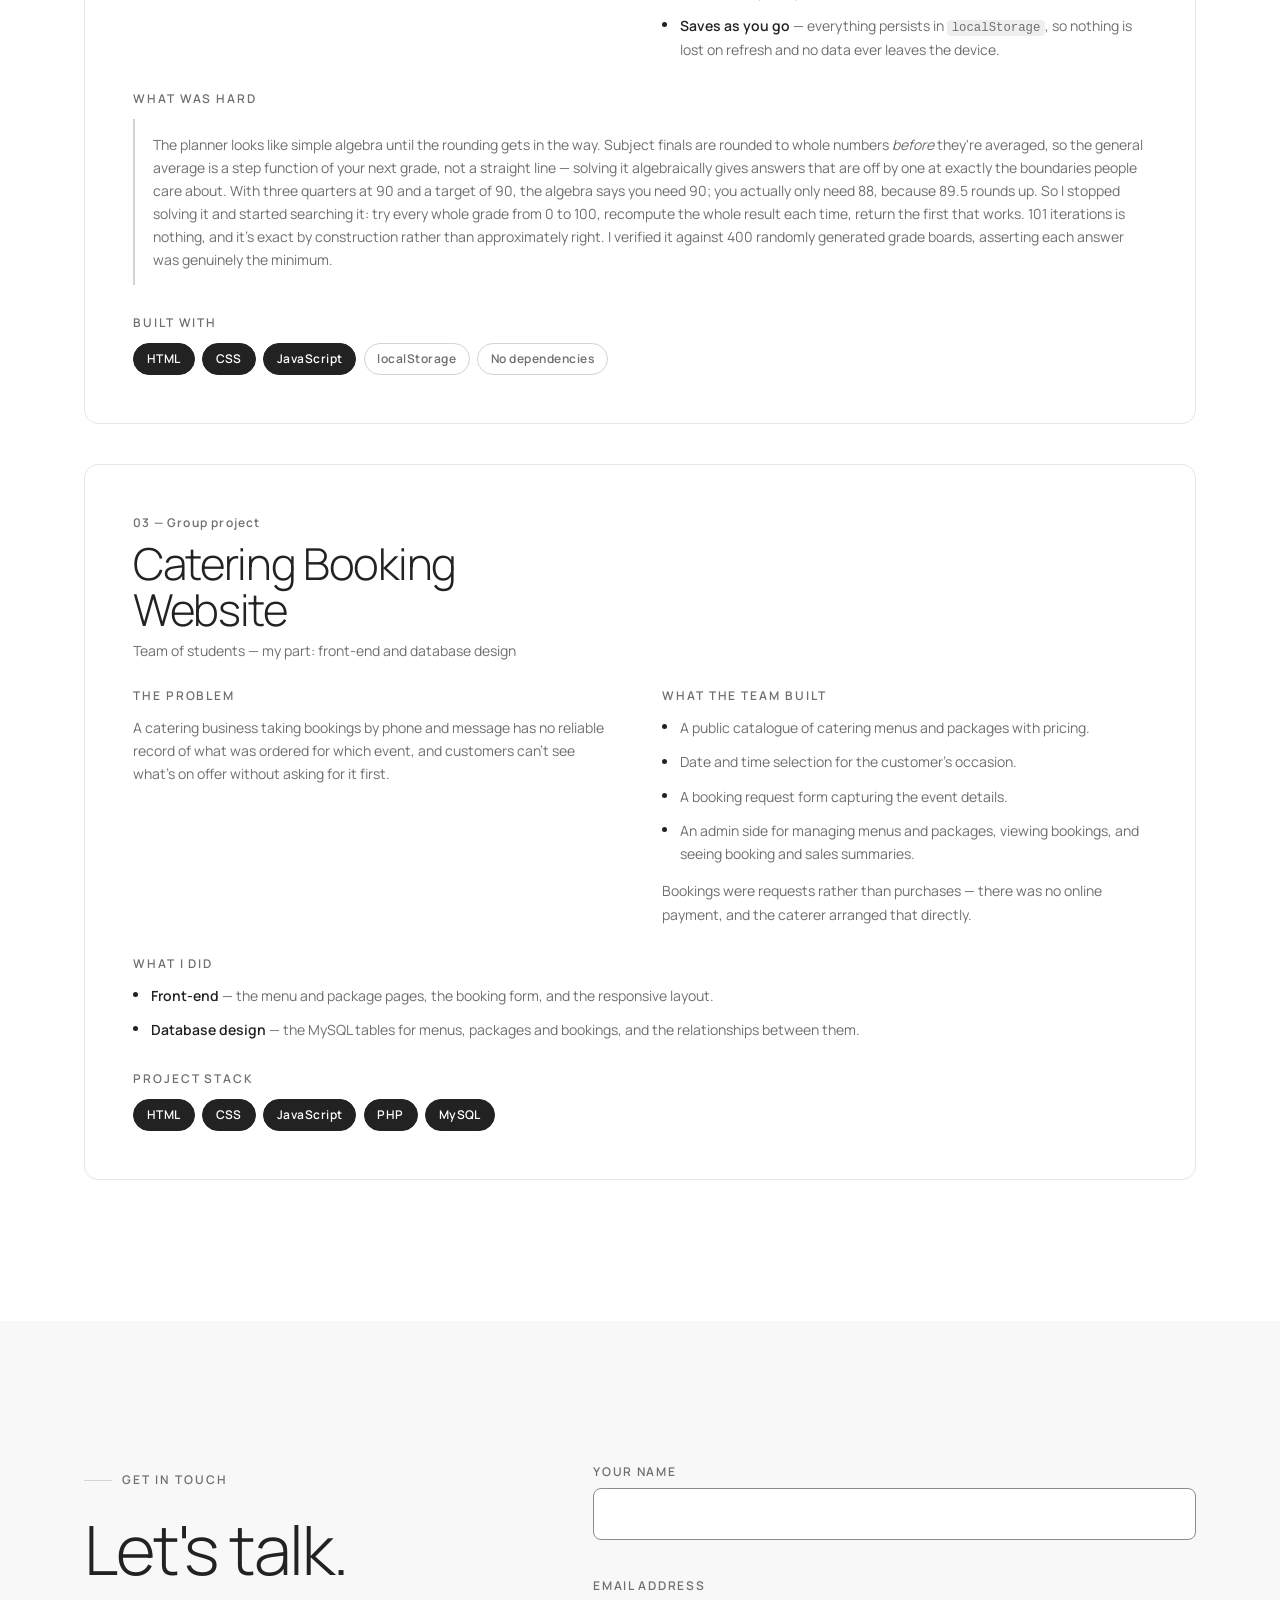
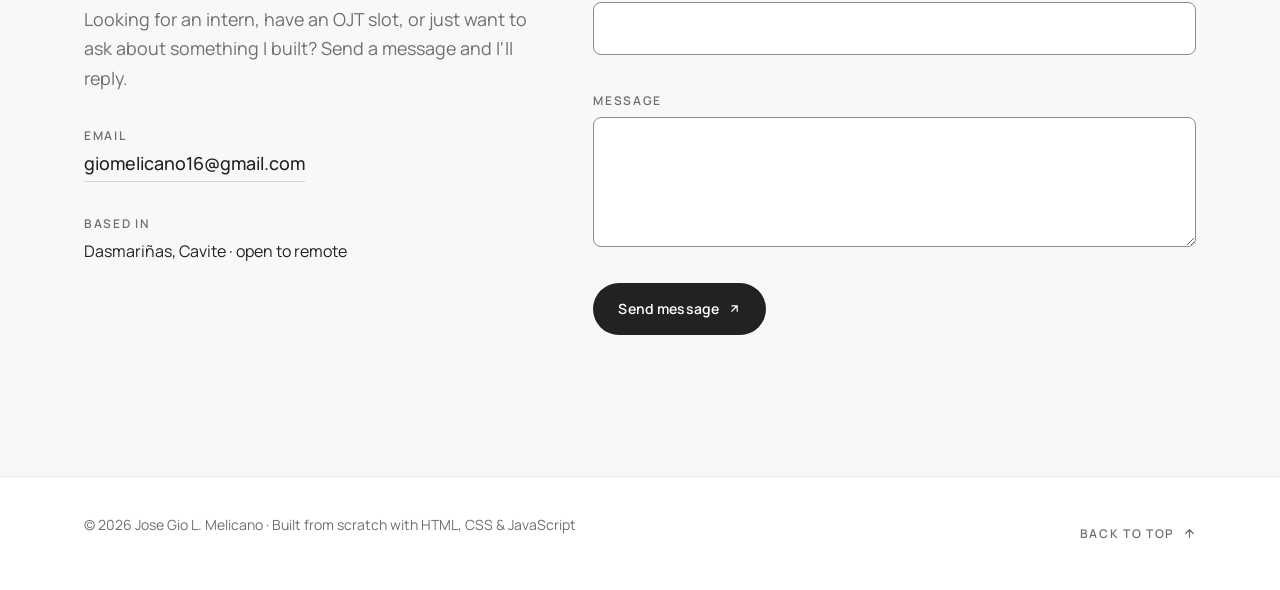
==== commit f91d2467: "New DNNHS screenshots from the demo site, and the case study rewritten The eight portal screenshots " ====
--- a/index.html
+++ b/index.html
@@ -199,9 +199,10 @@
           static page stopped being enough for what I wanted to make.
         </p>
         <p class="section-intro" style="margin-top:1.15rem">
-          Most recently that meant building a school management system for Dasmariñas North
-          National High School — three role-based portals, a grade approval workflow, and an
-          analytics dashboard, on top of a MySQL database I designed myself.
+          Most recently that meant building a school portal for Dasmariñas North National High
+          School — a three-step grade review from subject teacher to head teacher to adviser, a
+          reader for the Excel class records teachers already keep, and a Random Forest that flags
+          learners at risk of failing, on top of a MySQL database I designed myself.
         </p>
         <p class="section-intro" style="margin-top:1.15rem">
           I'm looking for an internship or OJT placement where I can work on real projects with
@@ -353,7 +354,7 @@
     <article class="case reveal">
 
       <div class="case__cover">
-        <img src="assets/img/01-homepage-hero-lg.jpg" width="1600" height="1000"
+        <img src="assets/img/01-home-page-lg.jpg" width="1600" height="1000"
              loading="lazy" decoding="async"
              alt="Dasmariñas North National High School home page, showing the school crest over a photo of the campus with enrolment, campus and class-shift information cards">
       </div>
@@ -367,7 +368,7 @@
             <p class="case__role">Full-stack — frontend, database design and authentication</p>
           </div>
           <div class="case__links">
-            <a class="btn btn--ghost btn--sm" href="https://dnnhs-portal.free.nf/" target="_blank" rel="noopener noreferrer">
+            <a class="btn btn--ghost btn--sm" href="https://dnnhs-demo.free.nf/" target="_blank" rel="noopener noreferrer">
               Live site
               <svg class="arrow" width="12" height="12" viewBox="0 0 24 24" fill="none" stroke="currentColor" stroke-width="2.2" stroke-linecap="round" stroke-linejoin="round" aria-hidden="true"><path d="M7 17L17 7M7 7h10v10"/></svg>
             </a>
@@ -390,71 +391,42 @@
             <p>
               The school needed two things from one system. Outside the login: a public site that
               worked on a phone, carrying enrolment dates, campus information and class shifts.
-              Inside it: a way to move a grade from a teacher's class record, through the adviser
-              who has to confirm it, and out to the student — with someone able to see, at any
-              point, which of the school's hundred classes had actually handed anything in.
+              Inside it: a way to move a grade from the Excel class record a teacher already keeps,
+              past the head teacher of that subject and the class adviser, and out to the learner —
+              with the office able to see, at any point, which classes had actually handed anything
+              in, and which learners were sliding toward failing before the term was over.
             </p>
           </div>
 
           <div class="case__block">
             <h4>What I built</h4>
             <ul class="built-list">
-              <li><strong>Three role-based portals</strong> — student, teacher and administrator, each with its own navigation, permissions and dashboard, behind one PHP session login.</li>
-              <li><strong>A grade approval workflow</strong> — teachers upload marks per term, advisers confirm them, and students only see a grade once it's published. Every class carries its state: not submitted, awaiting review, returned, or published.</li>
-              <li><strong>DepEd-accurate grading</strong> — three terms per subject with computed finals against the 75 passing line, honours tracked toward 90, and the Observed Values rubric (Maka-Diyos, Makatao, Makakalikasan, Makabansa) recorded per term.</li>
-              <li><strong>An analytics dashboard</strong> — school-wide average and passing rate, grade distribution across five bands, per-subject and per-section rankings with failing counts, and submission progress over a rolling 14 days.</li>
-              <li><strong>Multi-year records and admin tooling</strong> — data filed by school year with archives, activity logs, and a one-click <code>.sql</code> export so the database can be backed up and restored through phpMyAdmin.</li>
-              <li><strong>Accessibility in every portal</strong> — a three-step text-size control and a dark mode, available to students, teachers and admins alike rather than just on the public site.</li>
+              <li><strong>Three portals, five jobs</strong> — learner, teacher and office portals behind one PHP session login. Head teacher and class adviser are duties inside the teacher portal rather than extra accounts, so a teacher who also heads a department and advises a section signs in once.</li>
+              <li><strong>A three-step grade review</strong> — subject teacher, then the head teacher of that department, then the class adviser, and only the adviser publishes. Heads see each sheet's share below 75 before passing it on, and holding or returning a sheet needs a comment. Published grades are locked; a correction is a full re-upload that goes through both reviews again, with the old and new marks kept.</li>
+              <li><strong>Reads the teachers' own class records</strong> — teachers upload the division's E-Class Record workbook as it is. The browser reads each learner's Initial and Term Grade from the right term sheet, MAPEH halves included, and flags names that don't match the class list instead of guessing. I checked it against more than 500 of the school's real files.</li>
+              <li><strong>Grading under DepEd Order 015, s. 2026</strong> — three terms, whole-number finals against the 75 passing line, descriptors from Advancing to Emerging, the Academic Excellence Award (a 90+ average with no final below 80), Summer Remedial and promotion remarks. Advisers print report cards to PDF or Word.</li>
+              <li><strong>SARDO, an at-risk prediction</strong> — a Random Forest I wrote from scratch in PHP, because the free host runs nothing else. It flags learners likely to fall below 75 next term from six predictors (below 75, a falling grade, failing three or more, frequent absences, over-age, gender) and shows why for each one. It learns from the public UCI Student Performance dataset until the office switches it to the school's own grades, and its results match scikit-learn's exactly.</li>
+              <li><strong>Made for a school office to run</strong> — nothing is deleted (teachers, learners and sections are archived and can be restored), duplicates are refused, passwords only ever go out by email, every action lands in an activity log, and a one-click <code>.sql</code> backup restores cleanly on shared hosting. Text size and dark mode work in every portal.</li>
             </ul>
           </div>
         </div>
 
         <div class="case__block" style="margin-bottom:2rem">
           <h4>What was hard</h4>
-          <!-- ==================================================================
-               VERIFY THIS BEFORE YOU PUBLISH.
-
-               This paragraph is a draft written from what the system does, not a
-               record of what actually happened to you. An interviewer will ask you
-               to go deeper on it — "how did you find it?", "what did you try first?"
-               — so it has to be a bug you genuinely hit and can talk through
-               unscripted. If this isn't the one, swap in one of the alternates
-               below, or replace all of it with your own.
-
-               A good way to find the real one: look back through your commit
-               messages for the fix that took longest, or think about which bug
-               kept you up.
-
-               ---- ALTERNATE A · broken access control -----------------------
-               I had the portals separated by role in the navigation, so a student
-               never saw a link to the teacher pages, and I assumed that was
-               enough. It wasn't — pasting a teacher URL straight into the address
-               bar loaded the page, because the session check lived in the layout
-               include and a couple of pages had been written without it. I moved
-               the role check to the top of every protected page so it runs before
-               anything renders, instead of relying on the menu to hide things.
-               Hiding a link isn't access control.
-
-               ---- ALTERNATE B · averages with unreleased grades --------------
-               General averages came out wrong for any student whose teachers
-               hadn't all submitted yet. I was summing the grades that existed and
-               dividing by the total number of subjects, so an unreleased subject
-               silently counted as a zero and pulled the average down by ten points
-               or more. The fix was to divide only by the subjects that actually
-               have a released grade, and to label the figure as a running average
-               until every subject is in, so an in-progress number can't be
-               mistaken for a final one.
-               ================================================================== -->
           <p class="note">
-            The first version let a teacher edit a grade after it had already been approved and
-            published, and the change went straight through to the student. The approval step only
-            ran on first submission, so the entire review process could be skipped just by editing
-            afterwards — I only caught it testing with a teacher and a student account open side
-            by side. The fix was to stop treating approval as a one-time flag and make the grade's
-            status a real state instead: editing a published grade drops it back to
-            <em>awaiting adviser review</em> and hides it from the student until it's confirmed
-            again. What I took from it is that a workflow isn't finished when the happy path works.
-            It's finished when you know what every edit does to the state.
+            Twice, the live site broke in a way the portal should have fixed by itself. It upgrades
+            its own database: every request checks a schema version and runs whatever changes are
+            missing. But once the version matched, that check returned straight away — so it healed
+            a database that was behind and did nothing for one that was damaged. When a table went
+            missing from a database already marked current, nothing ever created it again. Once it
+            was the table that records sign-in attempts, and nobody could log in. Another time it
+            was the password-reset table, which broke both the office's Reset password button and
+            the emailed Forgot link — two symptoms, one cause. The fix was a repair step that runs
+            on every request, before the version check: logs and token tables are rebuilt empty,
+            while the tables holding the school's actual work are never recreated behind anyone's
+            back — the office is told which one is missing instead. What I took from it is that an
+            upgrade path that only moves forward assumes the database is never damaged, and a live
+            database eventually is.
           </p>
         </div>
 
@@ -466,6 +438,8 @@
             <li class="tag tag--solid">JavaScript</li>
             <li class="tag tag--solid">PHP</li>
             <li class="tag tag--solid">MySQL</li>
+            <li class="tag">SheetJS</li>
+            <li class="tag">Random Forest</li>
             <li class="tag">phpMyAdmin</li>
             <li class="tag">XAMPP</li>
           </ul>
@@ -478,52 +452,52 @@
                grid's 16/10 from the top, so keep the informative part up there. -->
           <div class="gallery" id="gallery">
             <button class="gallery__item" type="button"
-                    data-full="assets/img/01-homepage-hero-lg.jpg"
+                    data-full="assets/img/01-home-page-lg.jpg"
                     data-caption="Public home page — enrolment, campus and class-shift information">
-              <img src="assets/img/01-homepage-hero-sm.jpg" width="620" height="388"
+              <img src="assets/img/01-home-page-sm.jpg" width="620" height="388"
                    loading="lazy" decoding="async" alt="Public home page">
             </button>
             <button class="gallery__item" type="button"
-                    data-full="assets/img/02-student-overview-lg.jpg"
-                    data-caption="Student portal — general average, subjects passing and honours standing for the term">
-              <img src="assets/img/02-student-overview-sm.jpg" width="620" height="288"
-                   loading="lazy" decoding="async" alt="Student portal overview showing general average, subjects passing and honours standing">
+                    data-full="assets/img/02-learner-overview-lg.jpg"
+                    data-caption="Learner portal — general average, subjects passing and award standing, with every subject's latest grade">
+              <img src="assets/img/02-learner-overview-sm.jpg" width="620" height="388"
+                   loading="lazy" decoding="async" alt="Learner overview showing a 94 general average, 8 of 8 subjects passing and an Academic Excellence Award standing">
             </button>
             <button class="gallery__item" type="button"
-                    data-full="assets/img/03-student-grades-lg.jpg"
-                    data-caption="Report of grades — every subject across three terms, with the computed final and a passing remark">
-              <img src="assets/img/03-student-grades-sm.jpg" width="620" height="288"
-                   loading="lazy" decoding="async" alt="Student report of grades listing each subject across three terms with final marks">
+                    data-full="assets/img/03-learner-grades-lg.jpg"
+                    data-caption="Report of grades — every subject across three terms, with the final, a descriptor and a remark, beside the award standing">
+              <img src="assets/img/03-learner-grades-sm.jpg" width="620" height="388"
+                   loading="lazy" decoding="async" alt="Learner report of grades listing each subject's three terms, final grade, descriptor and remark">
             </button>
             <button class="gallery__item" type="button"
-                    data-full="assets/img/04-teacher-subject-class-lg.jpg"
-                    data-caption="Teacher portal — one subject class, with the pass/at-risk split and who needs following up">
-              <img src="assets/img/04-teacher-subject-class-sm.jpg" width="620" height="288"
-                   loading="lazy" decoding="async" alt="Teacher subject class list with per-learner marks and a class performance breakdown">
+                    data-full="assets/img/04-teacher-overview-lg.jpg"
+                    data-caption="Teacher portal — advisory class, subject load, the head teacher their grades go to, and each class's progress through the terms">
+              <img src="assets/img/04-teacher-overview-sm.jpg" width="620" height="388"
+                   loading="lazy" decoding="async" alt="Teacher overview showing the advisory section, subject load, head teacher and per-class progress">
             </button>
             <button class="gallery__item" type="button"
-                    data-full="assets/img/05-teacher-class-record-lg.jpg"
-                    data-caption="Adviser's class record — all ten learning areas beside the Observed Values marks">
-              <img src="assets/img/05-teacher-class-record-sm.jpg" width="620" height="288"
-                   loading="lazy" decoding="async" alt="Adviser class record showing every learning area and the Observed Values rubric per learner">
+                    data-full="assets/img/05-adviser-summary-of-grades-lg.jpg"
+                    data-caption="Adviser's summary of grades — the whole section across all ten learning areas, failing marks in red; report cards print from here">
+              <img src="assets/img/05-adviser-summary-of-grades-sm.jpg" width="620" height="388"
+                   loading="lazy" decoding="async" alt="Adviser's summary of grades table with every learner's marks in ten learning areas, colour-coded by band">
             </button>
             <button class="gallery__item" type="button"
-                    data-full="assets/img/06-admin-overview-lg.jpg"
+                    data-full="assets/img/06-admin-school-pulse-lg.jpg"
                     data-caption="Admin overview — enrolment, submission progress over 14 days and what still needs attention">
-              <img src="assets/img/06-admin-overview-sm.jpg" width="620" height="288"
-                   loading="lazy" decoding="async" alt="Administrator overview with enrolment totals, a submission activity chart and a needs-attention list">
+              <img src="assets/img/06-admin-school-pulse-sm.jpg" width="620" height="388"
+                   loading="lazy" decoding="async" alt="Administrator overview with learner, teacher and section totals, a 14-day submission chart and a needs-attention list">
             </button>
             <button class="gallery__item" type="button"
-                    data-full="assets/img/07-admin-submissions-lg.jpg"
-                    data-caption="Grade submission status — the four states every class moves through, and how many teachers are complete">
-              <img src="assets/img/07-admin-submissions-sm.jpg" width="620" height="288"
-                   loading="lazy" decoding="async" alt="Grade submission status showing approved, awaiting review, returned and not submitted counts">
+                    data-full="assets/img/07-admin-submission-status-lg.jpg"
+                    data-caption="Grade submission status — where every class stands, how many teachers are complete, which class lists are missing, and the year's setup checklist">
+              <img src="assets/img/07-admin-submission-status-sm.jpg" width="620" height="388"
+                   loading="lazy" decoding="async" alt="Admin cards for grade submission status, teacher completion, missing class lists, school-year setup and portal sign-ins">
             </button>
             <button class="gallery__item" type="button"
-                    data-full="assets/img/08-admin-academic-performance-lg.jpg"
-                    data-caption="Academic performance — grade distribution across five bands, ranked by subject and by section">
-              <img src="assets/img/08-admin-academic-performance-sm.jpg" width="620" height="288"
-                   loading="lazy" decoding="async" alt="Academic performance analytics with a five-band grade distribution and per-subject and per-section rankings">
+                    data-full="assets/img/08-admin-sardo-lg.jpg"
+                    data-caption="Academic performance and SARDO — school average and passing rate, and the learners a Random Forest model flags as likely to fall below 75 next term, with the predictors behind each flag">
+              <img src="assets/img/08-admin-sardo-sm.jpg" width="620" height="388"
+                   loading="lazy" decoding="async" alt="Academic performance tab with school average, passing rate and the SARDO at-risk table showing each learner's predictors">
             </button>
           </div>
         </div>
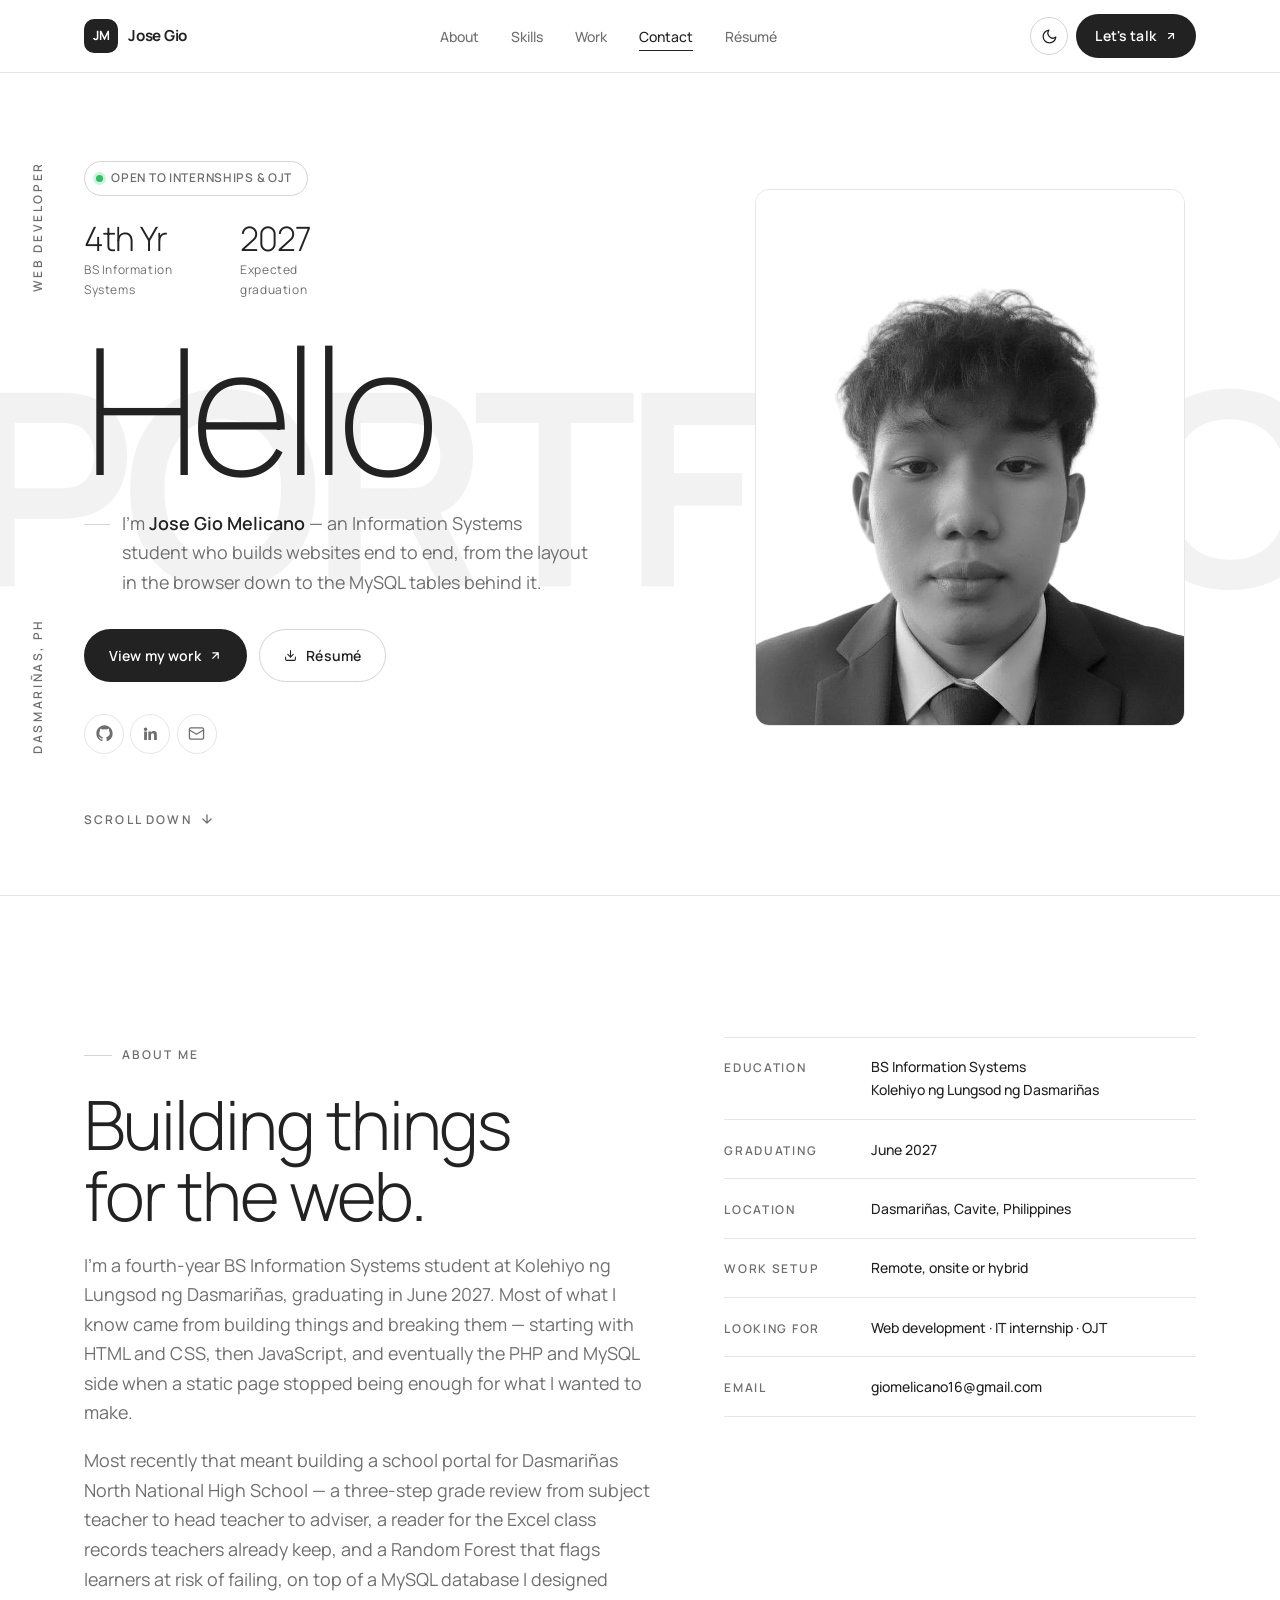
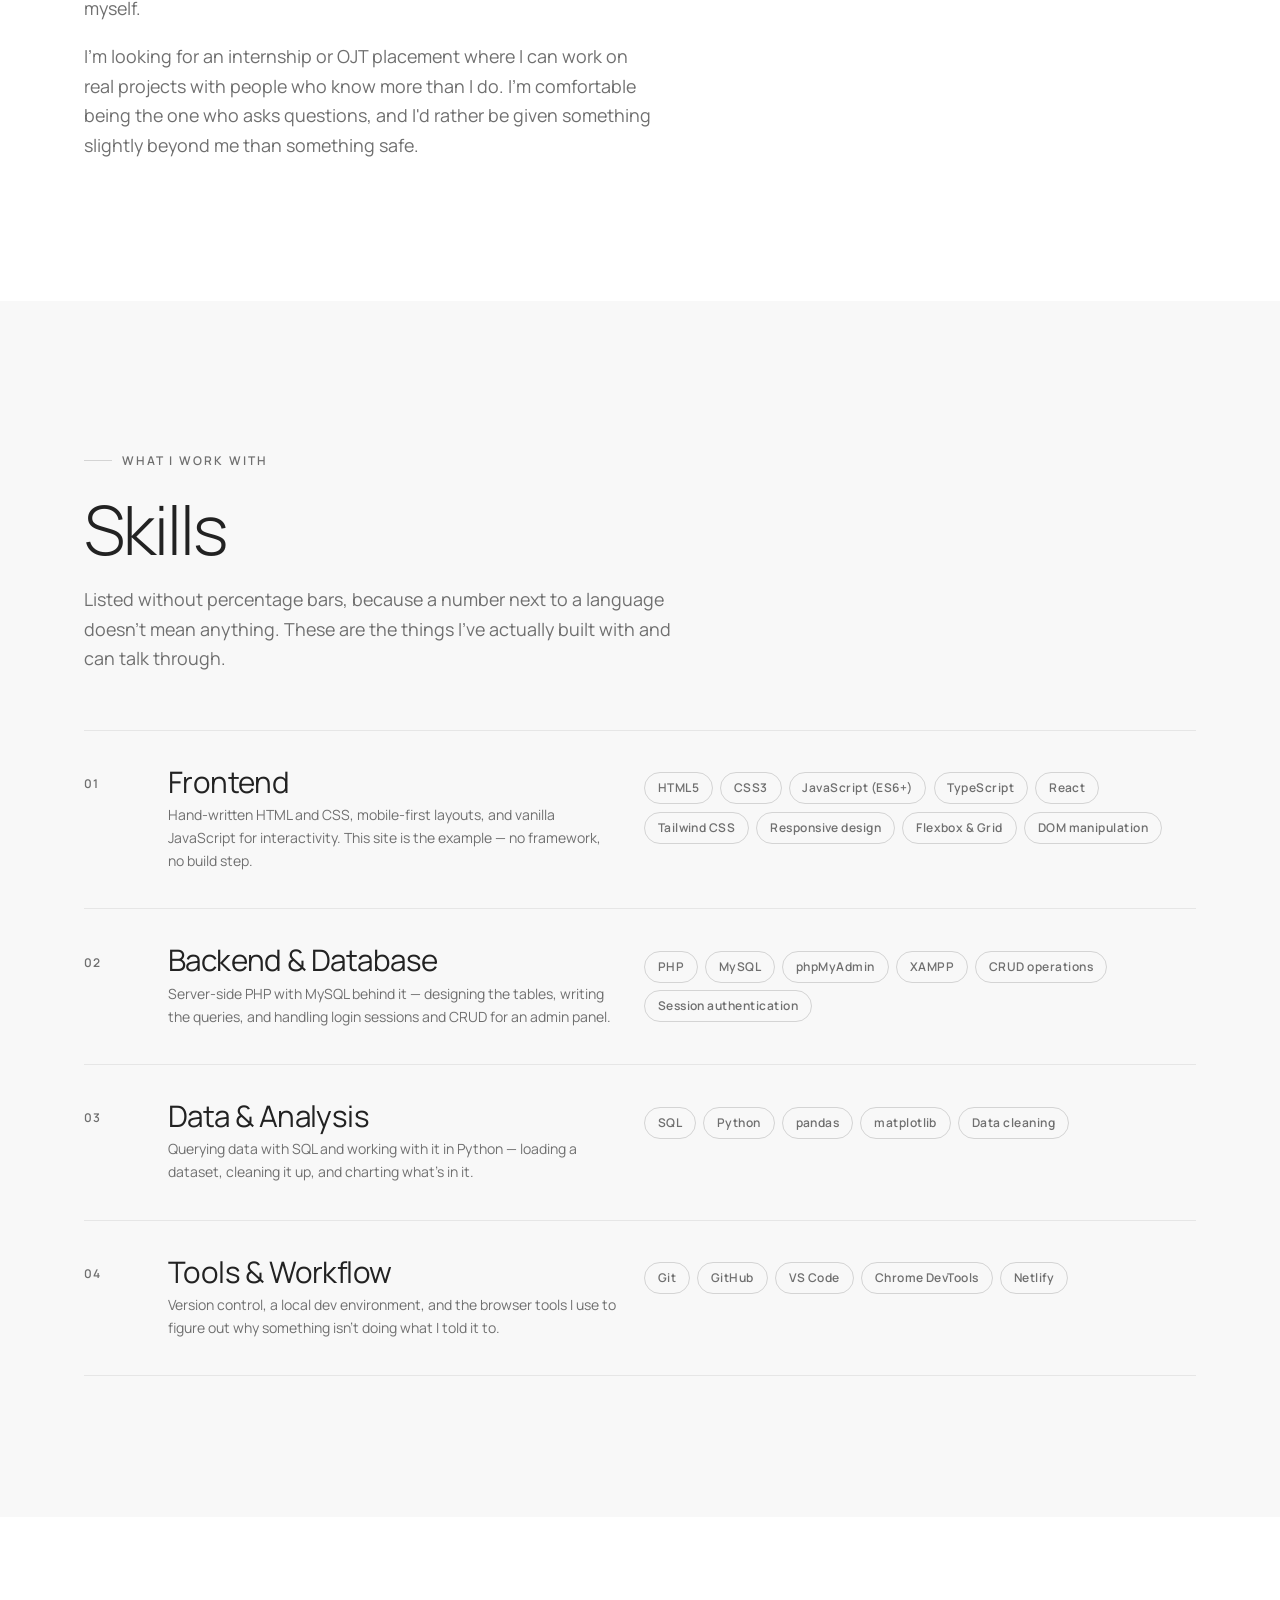
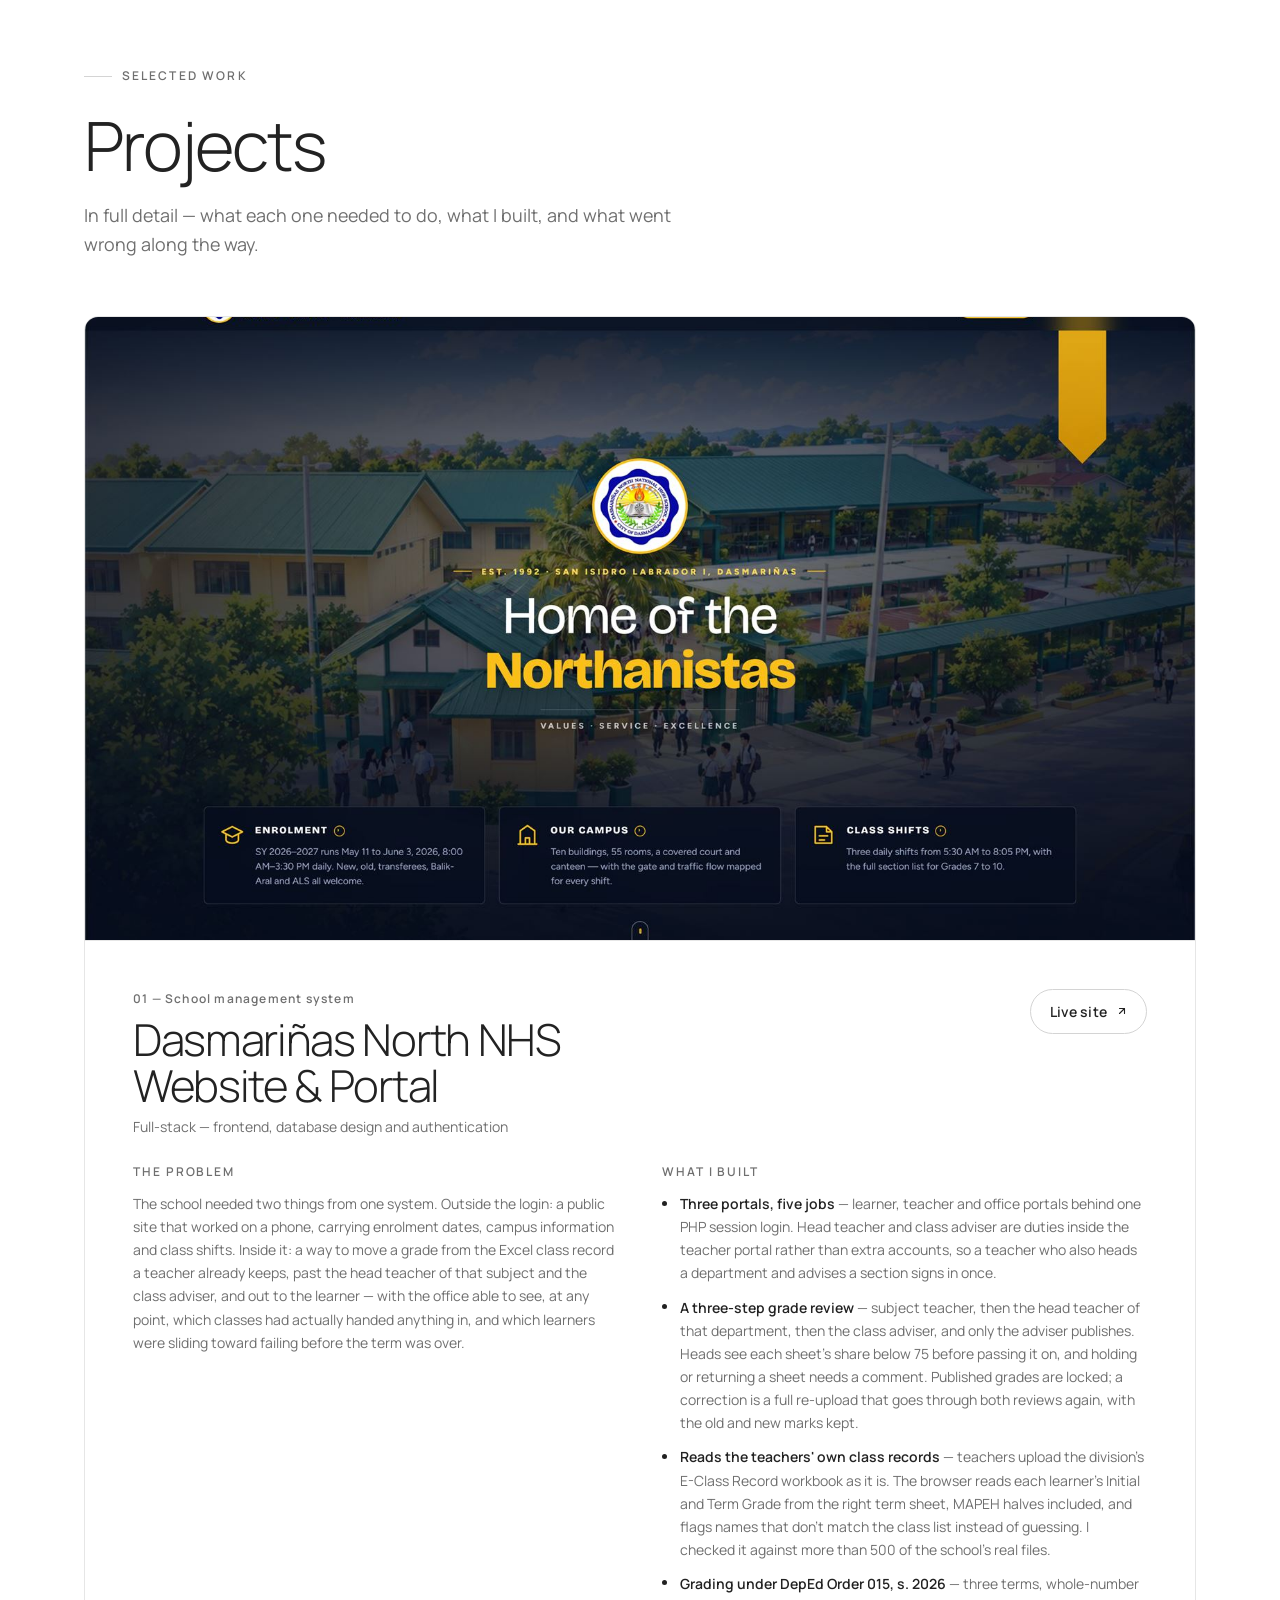
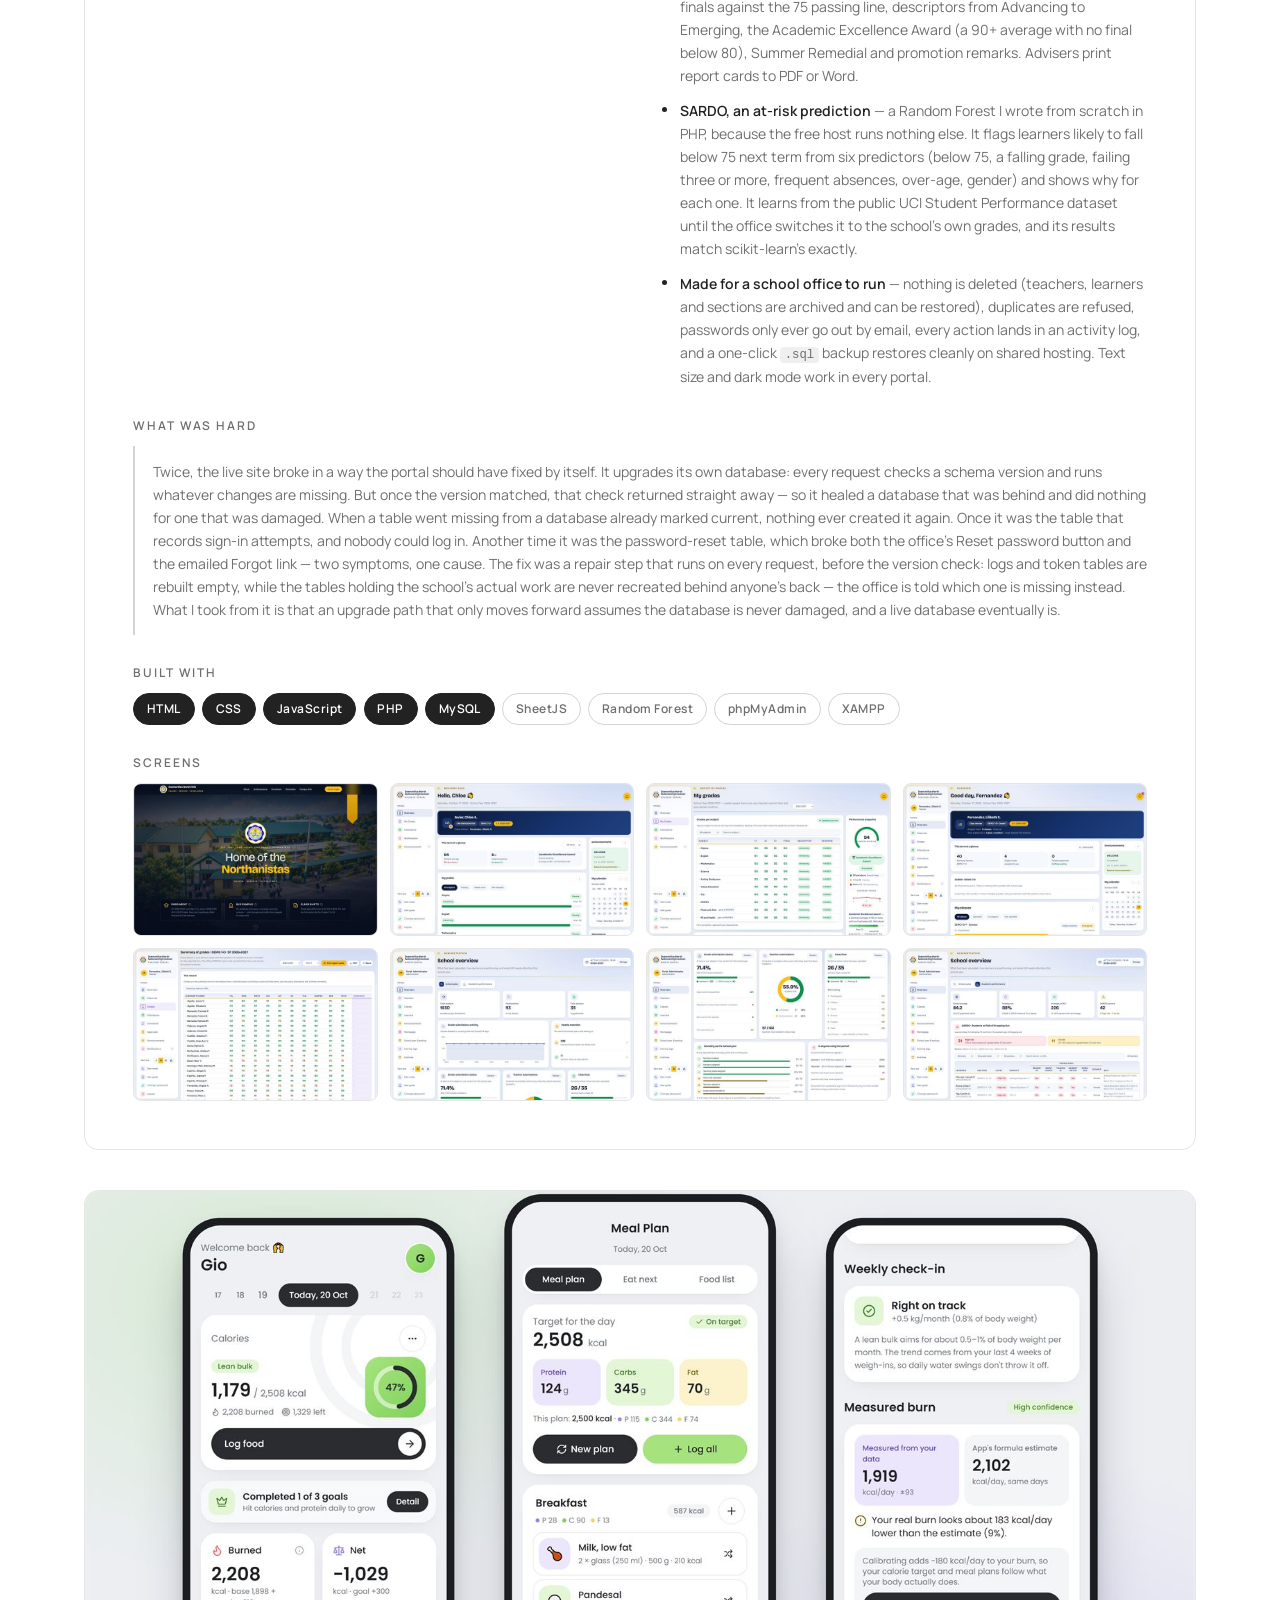
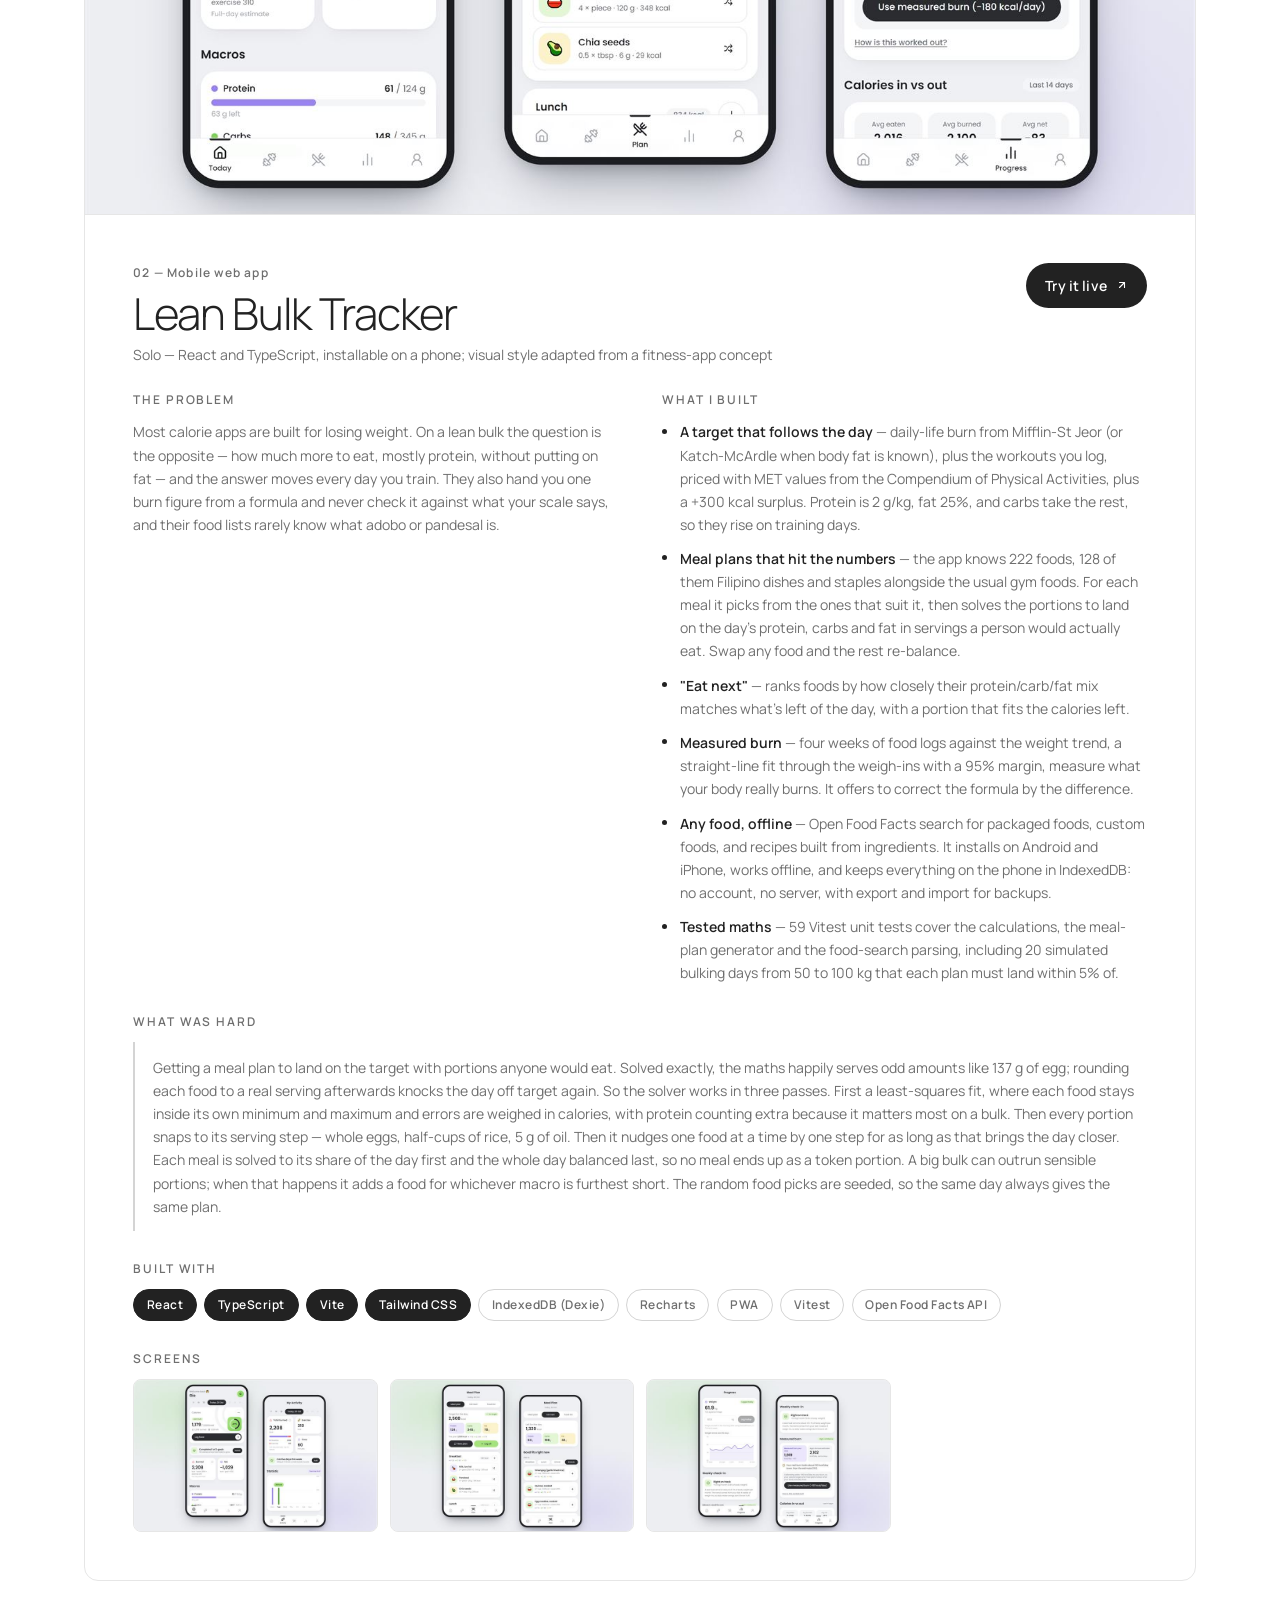
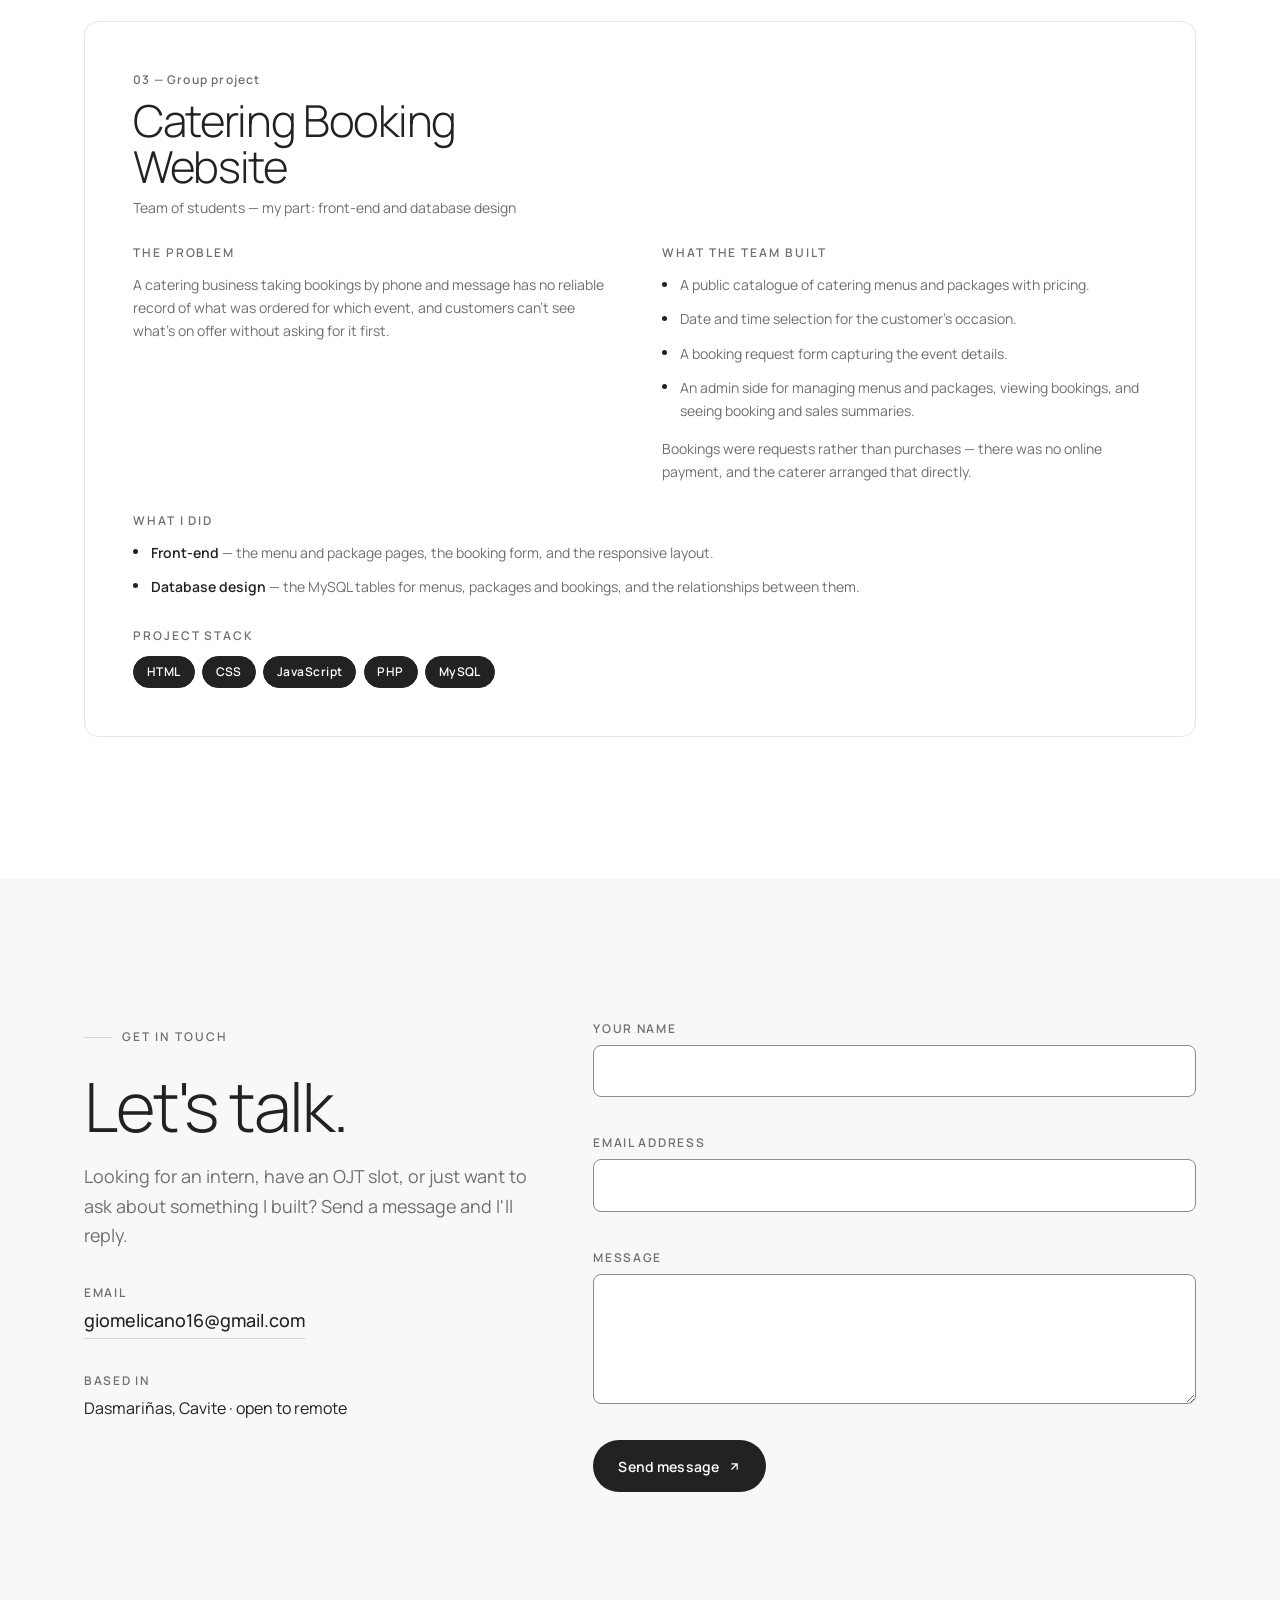
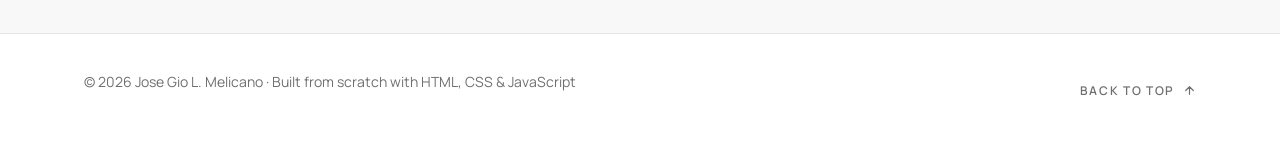
==== commit 66e24927: "Lean Bulk Tracker replaces the GWA calculator as project 02 The card, the résumé entry and the Skill" ====
--- a/index.html
+++ b/index.html
@@ -272,6 +272,9 @@
           <li class="tag">HTML5</li>
           <li class="tag">CSS3</li>
           <li class="tag">JavaScript (ES6+)</li>
+          <li class="tag">TypeScript</li>
+          <li class="tag">React</li>
+          <li class="tag">Tailwind CSS</li>
           <li class="tag">Responsive design</li>
           <li class="tag">Flexbox &amp; Grid</li>
           <li class="tag">DOM manipulation</li>
@@ -505,23 +508,29 @@
       </div>
     </article>
 
-    <!-- ---------------- Project 02 ---------------- -->
+    <!-- ---------------- Project 02 ----------------
+         The repo (github.com/giomelicano/lean-bulk-tracker) is private, so there
+         is no Source code button; add one if it is ever made public. The
+         screenshots carry made-up sample data, loaded into a throwaway browser. -->
     <article class="case reveal" style="margin-top:clamp(1.5rem,4vw,2.5rem)">
+
+      <div class="case__cover">
+        <img src="assets/img/11-lean-bulk-cover-lg.jpg" width="1600" height="1000"
+             loading="lazy" decoding="async"
+             alt="Three phone screens of Lean Bulk Tracker: today's calories against a 2,508 kcal target, a generated meal plan with its protein, carbs and fat, and the measured burn from four weeks of logs">
+      </div>
+
       <div class="case__body">
 
         <div class="case__head">
           <div>
-            <p class="case__num">02 — Student tool</p>
-            <h3 class="case__title">GWA Calculator &amp;<br>Honours Tracker</h3>
-            <p class="case__role">Solo — vanilla JavaScript, no libraries</p>
+            <p class="case__num">02 — Mobile web app</p>
+            <h3 class="case__title">Lean Bulk Tracker</h3>
+            <p class="case__role">Solo — React and TypeScript, installable on a phone; visual style adapted from a fitness-app concept</p>
           </div>
           <div class="case__links">
-            <a class="btn btn--primary btn--sm" href="gwa/">
+            <a class="btn btn--primary btn--sm" href="https://lean-bulk-tracker-jwg4.netlify.app/" target="_blank" rel="noopener noreferrer">
               Try it live
-              <svg class="arrow" width="12" height="12" viewBox="0 0 24 24" fill="none" stroke="currentColor" stroke-width="2.2" stroke-linecap="round" stroke-linejoin="round" aria-hidden="true"><path d="M7 17L17 7M7 7h10v10"/></svg>
-            </a>
-            <a class="btn btn--ghost btn--sm" href="https://github.com/giomelicano/portfolio/tree/main/gwa" target="_blank" rel="noopener noreferrer">
-              Source code
               <svg class="arrow" width="12" height="12" viewBox="0 0 24 24" fill="none" stroke="currentColor" stroke-width="2.2" stroke-linecap="round" stroke-linejoin="round" aria-hidden="true"><path d="M7 17L17 7M7 7h10v10"/></svg>
             </a>
           </div>
@@ -531,19 +540,23 @@
           <div class="case__block">
             <h4>The problem</h4>
             <p>
-              Every student works their general average out on a phone calculator, and the
-              question they actually want answered isn't "what is my average" — it's
-              "what do I need next quarter to make honours?" Nothing answers the second one.
+              Most calorie apps are built for losing weight. On a lean bulk the question is the
+              opposite — how much more to eat, mostly protein, without putting on fat — and the
+              answer moves every day you train. They also hand you one burn figure from a formula
+              and never check it against what your scale says, and their food lists rarely know
+              what adobo or pandesal is.
             </p>
           </div>
 
           <div class="case__block">
             <h4>What I built</h4>
             <ul class="built-list">
-              <li><strong>Live general average</strong> — enter grades per quarter, get rounded subject finals and a running general average that updates as you type.</li>
-              <li><strong>Honours standing</strong> — checked against all the criteria, including the rule that no single subject may fall below 85.</li>
-              <li><strong>A reverse planner</strong> — pick a target and it tells you the lowest grade you'd need in every box you've left blank.</li>
-              <li><strong>Saves as you go</strong> — everything persists in <code>localStorage</code>, so nothing is lost on refresh and no data ever leaves the device.</li>
+              <li><strong>A target that follows the day</strong> — daily-life burn from Mifflin-St Jeor (or Katch-McArdle when body fat is known), plus the workouts you log, priced with MET values from the Compendium of Physical Activities, plus a +300 kcal surplus. Protein is 2 g/kg, fat 25%, and carbs take the rest, so they rise on training days.</li>
+              <li><strong>Meal plans that hit the numbers</strong> — the app knows 222 foods, 128 of them Filipino dishes and staples alongside the usual gym foods. For each meal it picks from the ones that suit it, then solves the portions to land on the day's protein, carbs and fat in servings a person would actually eat. Swap any food and the rest re-balance.</li>
+              <li><strong>"Eat next"</strong> — ranks foods by how closely their protein/carb/fat mix matches what's left of the day, with a portion that fits the calories left.</li>
+              <li><strong>Measured burn</strong> — four weeks of food logs against the weight trend, a straight-line fit through the weigh-ins with a 95% margin, measure what your body really burns. It offers to correct the formula by the difference.</li>
+              <li><strong>Any food, offline</strong> — Open Food Facts search for packaged foods, custom foods, and recipes built from ingredients. It installs on Android and iPhone, works offline, and keeps everything on the phone in IndexedDB: no account, no server, with export and import for backups.</li>
+              <li><strong>Tested maths</strong> — 59 Vitest unit tests cover the calculations, the meal-plan generator and the food-search parsing, including 20 simulated bulking days from 50 to 100 kg that each plan must land within 5% of.</li>
             </ul>
           </div>
         </div>
@@ -551,28 +564,58 @@
         <div class="case__block" style="margin-bottom:2rem">
           <h4>What was hard</h4>
           <p class="note">
-            The planner looks like simple algebra until the rounding gets in the way. Subject
-            finals are rounded to whole numbers <em>before</em> they're averaged, so the general
-            average is a step function of your next grade, not a straight line — solving it
-            algebraically gives answers that are off by one at exactly the boundaries people
-            care about. With three quarters at 90 and a target of 90, the algebra says you need
-            90; you actually only need 88, because 89.5 rounds up. So I stopped solving it and
-            started searching it: try every whole grade from 0 to 100, recompute the whole result
-            each time, return the first that works. 101 iterations is nothing, and it's exact by
-            construction rather than approximately right. I verified it against 400 randomly
-            generated grade boards, asserting each answer was genuinely the minimum.
+            Getting a meal plan to land on the target with portions anyone would eat. Solved
+            exactly, the maths happily serves odd amounts like 137 g of egg; rounding each food to
+            a real serving afterwards knocks the day off target again. So the solver works in three
+            passes. First a least-squares fit, where each food stays inside its own minimum and
+            maximum and errors are weighed in calories, with protein counting extra because it
+            matters most on a bulk. Then every portion snaps to its serving step — whole eggs,
+            half-cups of rice, 5 g of oil. Then it nudges one food at a time by one step for as long
+            as that brings the day closer. Each meal is solved to its share of the day first and
+            the whole day balanced last, so no meal ends up as a token portion. A big bulk can
+            outrun sensible portions; when that happens it adds a food for whichever macro is
+            furthest short. The random food picks are seeded, so the same day always gives the
+            same plan.
           </p>
         </div>
 
-        <div class="case__block">
+        <div class="case__block" style="margin-bottom:2rem">
           <h4>Built with</h4>
           <ul class="tags">
-            <li class="tag tag--solid">HTML</li>
-            <li class="tag tag--solid">CSS</li>
-            <li class="tag tag--solid">JavaScript</li>
-            <li class="tag">localStorage</li>
-            <li class="tag">No dependencies</li>
+            <li class="tag tag--solid">React</li>
+            <li class="tag tag--solid">TypeScript</li>
+            <li class="tag tag--solid">Vite</li>
+            <li class="tag tag--solid">Tailwind CSS</li>
+            <li class="tag">IndexedDB (Dexie)</li>
+            <li class="tag">Recharts</li>
+            <li class="tag">PWA</li>
+            <li class="tag">Vitest</li>
+            <li class="tag">Open Food Facts API</li>
           </ul>
+        </div>
+
+        <div class="case__block">
+          <h4>Screens</h4>
+          <div class="gallery">
+            <button class="gallery__item" type="button"
+                    data-full="assets/img/12-lean-bulk-today-lg.jpg"
+                    data-caption="Today and Activity — calories eaten against a target built from daily-life burn, logged exercise and the lean-bulk surplus">
+              <img src="assets/img/12-lean-bulk-today-sm.jpg" width="620" height="388"
+                   loading="lazy" decoding="async" alt="Today screen with calories, burn and macros, beside the Activity screen with a week of exercise">
+            </button>
+            <button class="gallery__item" type="button"
+                    data-full="assets/img/13-lean-bulk-meal-plan-lg.jpg"
+                    data-caption="Meal plan and Eat next — a generated day that lands on the macros, and foods ranked by how well they fill what's left">
+              <img src="assets/img/13-lean-bulk-meal-plan-sm.jpg" width="620" height="388"
+                   loading="lazy" decoding="async" alt="Generated meal plan with portions per meal, beside the Eat next list of suggested foods">
+            </button>
+            <button class="gallery__item" type="button"
+                    data-full="assets/img/14-lean-bulk-progress-lg.jpg"
+                    data-caption="Progress — the weight trend, the weekly check-in against 0.5–1% a month, and the burn measured from four weeks of logs">
+              <img src="assets/img/14-lean-bulk-progress-sm.jpg" width="620" height="388"
+                   loading="lazy" decoding="async" alt="Weight trend chart and weekly check-in, beside the measured burn compared with the formula estimate">
+            </button>
+          </div>
         </div>
 
       </div>
@@ -670,17 +713,20 @@
       </div>
 
       <div class="reveal">
-        <!-- Netlify Forms: the attributes below are what make this work once
-             deployed. No backend, no third-party script. Submissions appear
-             under Forms in the Netlify dashboard. -->
+        <!-- Web3Forms emails every message straight to giomelicano16@gmail.com.
+             The access key is meant to be public: it can only send to that inbox.
+             js/main.js posts this in the background; without JavaScript the
+             form still posts to Web3Forms directly. -->
         <form class="form" id="contact-form" name="contact" method="POST"
-              data-netlify="true" netlify-honeypot="bot-field" novalidate>
-
-          <input type="hidden" name="form-name" value="contact">
-
-          <!-- Bot trap: real people never see or fill this -->
+              action="https://api.web3forms.com/submit" novalidate>
+
+          <input type="hidden" name="access_key" value="5e93cf68-9c99-43a2-896f-c6d9b6f0f707">
+          <input type="hidden" name="subject" value="New message from your portfolio">
+          <input type="hidden" name="from_name" value="giomelicano-portfolio">
+
+          <!-- Bot trap: real people never see or tick this; Web3Forms drops anything that has it -->
           <p class="hp" aria-hidden="true">
-            <label>Don't fill this out if you're human: <input name="bot-field" tabindex="-1" autocomplete="off"></label>
+            <label>Don't tick this if you're human: <input type="checkbox" name="botcheck" tabindex="-1" autocomplete="off"></label>
           </p>
 
           <div class="field" id="field-name">
@@ -755,6 +801,7 @@
   </figure>
 </div>
 
-<script src="js/main.js"></script>
+<!-- /js/* is cached for a week (netlify.toml): bump ?v= whenever main.js changes -->
+<script src="js/main.js?v=3"></script>
 </body>
 </html>
